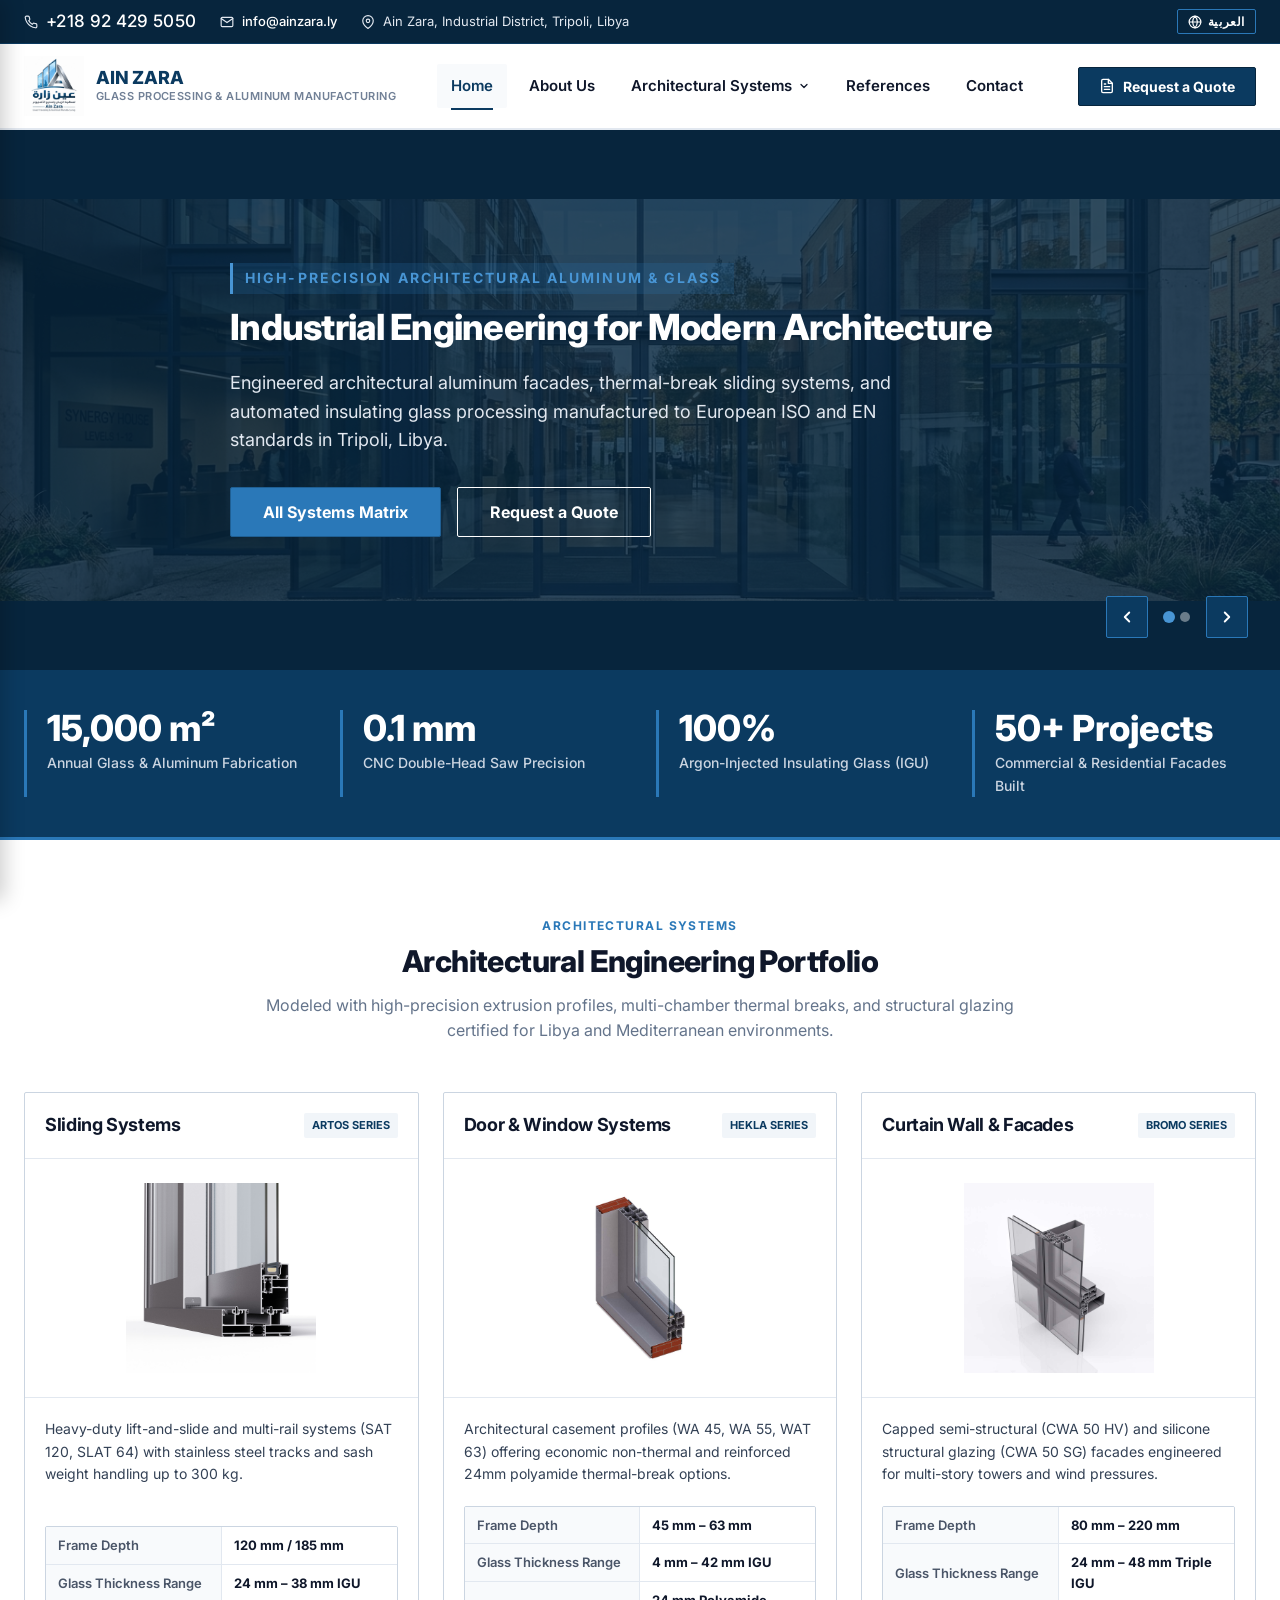
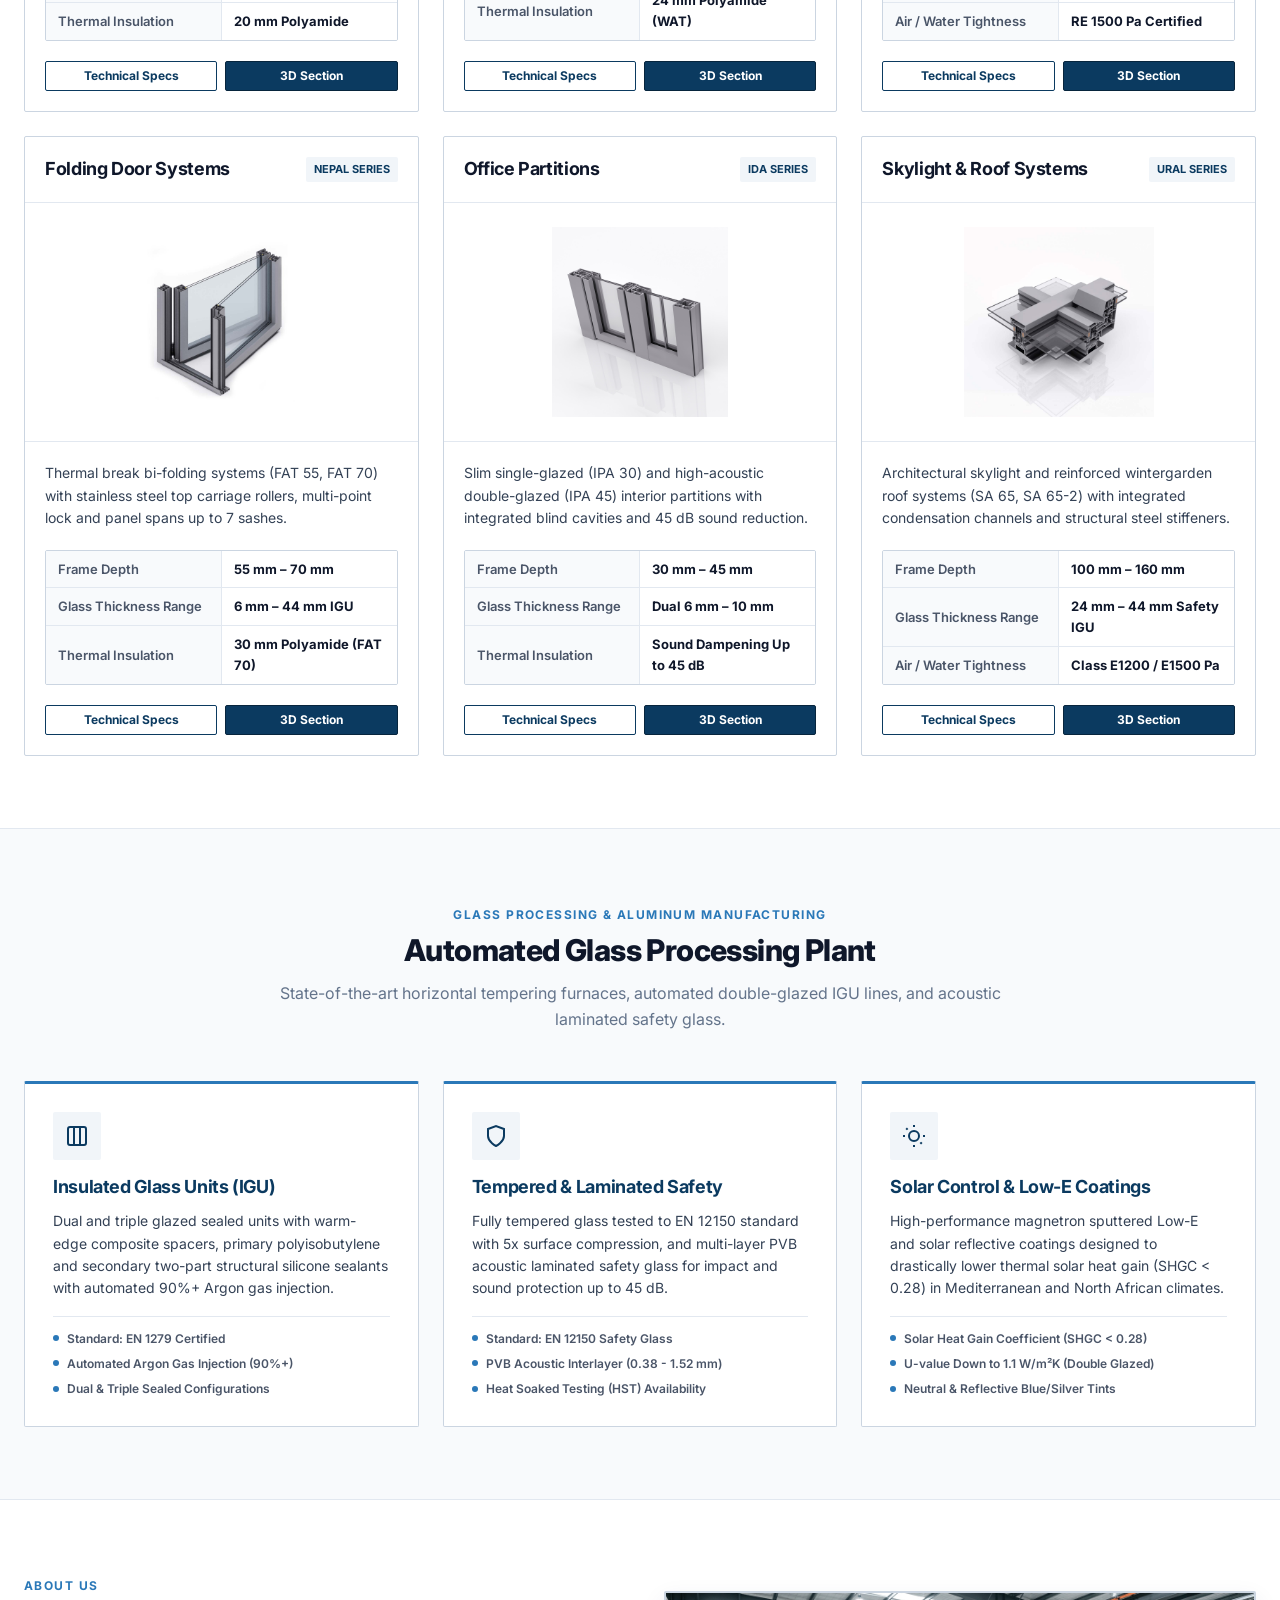
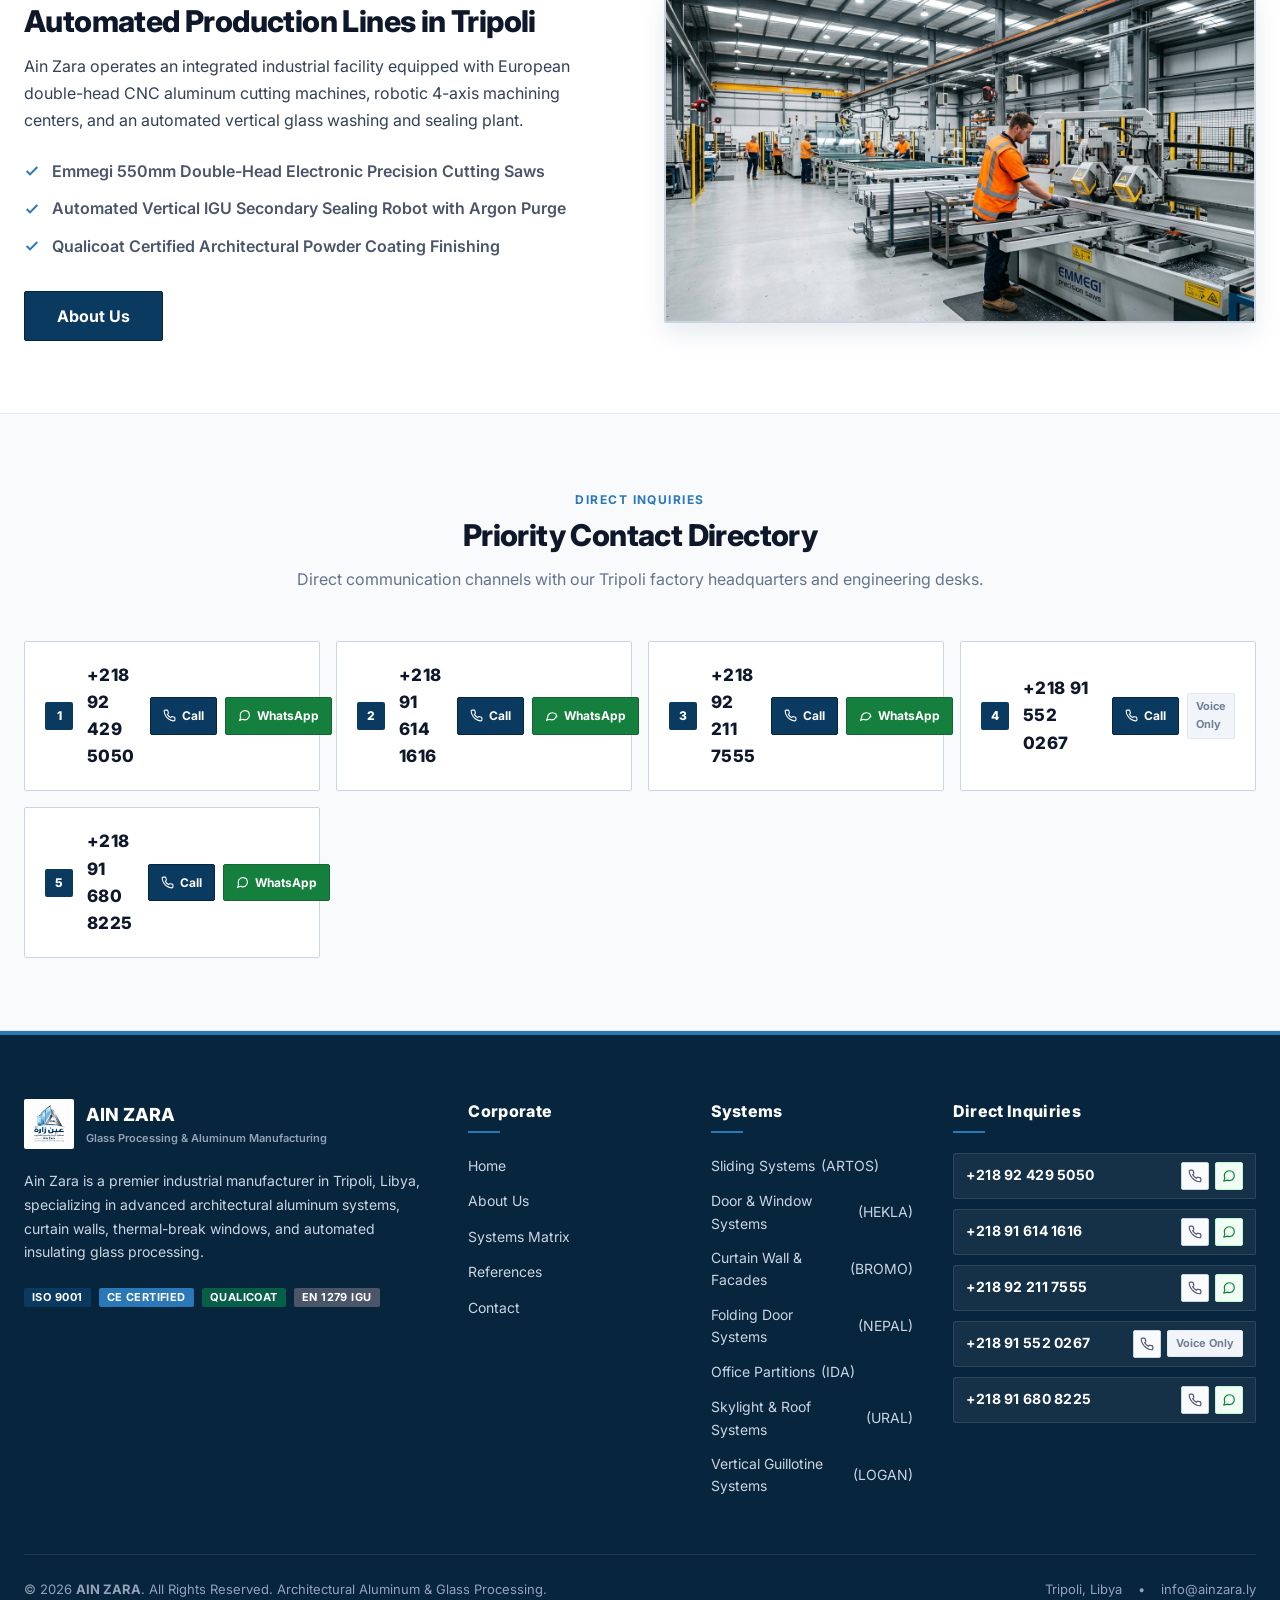
==== index.html @ 99d00b05 "first commit" ====
<!DOCTYPE html>
<html lang="en" dir="ltr">
<head>
  <meta charset="UTF-8">
  <meta name="viewport" content="width=device-width, initial-scale=1.0">
  <title>AinZara Aluminum & Glass | Architectural Systems & Insulating Glass Tripoli Libya</title>
  <meta name="description" content="Ain Zara is a premier manufacturer in Tripoli, Libya, engineering high-precision architectural aluminum curtain walls, thermal-break sliding systems, and automated insulating glass units (IGU).">
  <meta name="keywords" content="Aluminum systems Libya, Glass processing Tripoli, Curtain wall facade, Thermal break sliding, Insulating glass IGU, Ain Zara, Amanos, Asistal">
  
  <!-- Open Graph -->
  <meta property="og:title" content="AinZara Aluminum & Glass Processing - Tripoli, Libya">
  <meta property="og:description" content="Industrial engineering for modern architecture: thermal-break sliding doors, structural curtain walls, and automated double-glazed glass fabrication.">
  <meta property="og:image" content="assets/Images/hero-slider-1.jpg">
  <meta property="og:type" content="website">

  <!-- Favicon -->
  <link rel="icon" type="image/jpeg" href="assets/Images/Logo.jpeg">

  <!-- Core CSS -->
  <link rel="stylesheet" href="assets/css/style.css">

  <!-- Schema.org JSON-LD Structured Data -->
  <script type="application/ld+json">
  {
    "@context": "https://schema.org",
    "@type": ["LocalBusiness", "Manufacturer"],
    "name": "AinZara Glass Processing & Aluminum Manufacturing",
    "alternateName": "عين زارة لمعالجة الزجاج وتصنيع الألمنيوم",
    "image": "assets/Images/Logo.jpeg",
    "telephone": "+218924295050",
    "email": "info@ainzara.ly",
    "address": {
      "@type": "PostalAddress",
      "streetAddress": "Ain Zara Industrial Zone",
      "addressLocality": "Tripoli",
      "addressCountry": "LY"
    },
    "geo": {
      "@type": "GeoCoordinates",
      "latitude": "32.8333",
      "longitude": "13.2667"
    },
    "openingHoursSpecification": {
      "@type": "OpeningHoursSpecification",
      "dayOfWeek": ["Saturday", "Sunday", "Monday", "Tuesday", "Wednesday", "Thursday"],
      "opens": "08:30",
      "closes": "18:00"
    },
    "priceRange": "$$"
  }
  </script>
</head>
<body>

  <!-- Dynamic Header Placeholder -->
  <div id="header-placeholder"></div>

  <!-- Hero Section with Dual Slider -->
  <section class="hero-section" aria-label="Hero Showcase">
    <div class="hero-slider-wrap">
      <!-- Slide 1: Commercial Entrance Sliding Facade -->
      <div class="hero-slide active">
        <img src="assets/Images/hero-slider-1.jpg" alt="Commercial Building Entrance with Sliding Facade" class="hero-bg-img">
        <div class="hero-overlay"></div>
        <div class="container hero-content">
          <span class="hero-subtitle" data-i18n="hero_sub_1">High-Precision Architectural Aluminum & Glass</span>
          <h1 class="hero-title" data-i18n="hero_title_1">Industrial Engineering for Modern Architecture</h1>
          <p class="hero-description" data-i18n="hero_desc_1">
            Engineered architectural aluminum facades, thermal-break sliding systems, and automated insulating glass processing manufactured to European ISO and EN standards in Tripoli, Libya.
          </p>
          <div class="hero-cta-group">
            <a href="products.html" class="btn btn-secondary btn-lg" data-i18n="cat_all">All Systems Matrix</a>
            <button type="button" class="btn btn-outline-white btn-lg" onclick="window.AinZaraApp.openRfqModal()" data-i18n="btn_rfq">Request a Quote</button>
          </div>
        </div>
      </div>

      <!-- Slide 2: Urban Curtain Wall Facade -->
      <div class="hero-slide">
        <img src="assets/Images/hero-slider-2.jpg" alt="Urban Corporate Headquarters Curtain Wall Glass Facade" class="hero-bg-img">
        <div class="hero-overlay"></div>
        <div class="container hero-content">
          <span class="hero-subtitle" data-i18n="hero_sub_2">Structural Glazing & Curtain Wall Engineering</span>
          <h2 class="hero-title" data-i18n="hero_title_2">Engineered Facades for Commercial Landmarks</h2>
          <p class="hero-description" data-i18n="hero_desc_2">
            Semi-structural and structural silicone-glazed curtain wall systems delivering maximum wind-load resistance, acoustic dampening, and advanced solar thermal control.
          </p>
          <div class="hero-cta-group">
            <a href="category.html?cat=facade" class="btn btn-secondary btn-lg"><span data-i18n="cat_facade">Curtain Wall Facades</span></a>
            <a href="references.html" class="btn btn-outline-white btn-lg" data-i18n="nav_references">References</a>
          </div>
        </div>
      </div>

      <!-- Slider Controls -->
      <div class="hero-slider-nav">
        <button type="button" class="hero-slider-btn" id="hero-prev" aria-label="Previous Slide">
          <svg width="18" height="18" viewBox="0 0 24 24" fill="none" stroke="currentColor" stroke-width="2.5" stroke-linecap="round" stroke-linejoin="round"><polyline points="15 18 9 12 15 6"></polyline></svg>
        </button>
        <div class="hero-dots">
          <button type="button" class="hero-dot active" aria-label="Slide 1"></button>
          <button type="button" class="hero-dot" aria-label="Slide 2"></button>
        </div>
        <button type="button" class="hero-slider-btn" id="hero-next" aria-label="Next Slide">
          <svg width="18" height="18" viewBox="0 0 24 24" fill="none" stroke="currentColor" stroke-width="2.5" stroke-linecap="round" stroke-linejoin="round"><polyline points="9 18 15 12 9 6"></polyline></svg>
        </button>
      </div>
    </div>
  </section>

  <!-- Industrial Stats Bar -->
  <section class="stats-bar" aria-label="Manufacturing Metrics">
    <div class="container">
      <div class="stats-grid">
        <div class="stat-item">
          <div class="stat-value" data-i18n="stat_val_1">15,000 m²</div>
          <div class="stat-label" data-i18n="stat_lbl_1">Annual Glass & Aluminum Fabrication</div>
        </div>
        <div class="stat-item">
          <div class="stat-value" data-i18n="stat_val_2">0.1 mm</div>
          <div class="stat-label" data-i18n="stat_lbl_2">CNC Double-Head Saw Precision</div>
        </div>
        <div class="stat-item">
          <div class="stat-value" data-i18n="stat_val_3">100%</div>
          <div class="stat-label" data-i18n="stat_lbl_3">Argon-Injected Insulating Glass (IGU)</div>
        </div>
        <div class="stat-item">
          <div class="stat-value" data-i18n="stat_val_4">50+ Projects</div>
          <div class="stat-label" data-i18n="stat_lbl_4">Commercial & Residential Facades Built</div>
        </div>
      </div>
    </div>
  </section>

  <!-- Architectural Systems Categories Overview -->
  <section class="section" id="systems-overview">
    <div class="container">
      <div class="section-header text-center">
        <span class="section-tag" data-i18n="nav_systems">Architectural Systems</span>
        <h2 class="section-title">Architectural Engineering Portfolio</h2>
        <p class="section-subtitle">
          Modeled with high-precision extrusion profiles, multi-chamber thermal breaks, and structural glazing certified for Libya and Mediterranean environments.
        </p>
      </div>

      <div class="systems-grid">
        <!-- 1. Sliding -->
        <div class="system-card">
          <div class="system-card-header">
            <h3 class="system-card-title" data-i18n="cat_sliding">Sliding Systems</h3>
            <span class="system-series-tag">ARTOS SERIES</span>
          </div>
          <div class="system-card-media" data-lightbox-system="sat120">
            <img src="assets/Sliding/sat120.jpg" alt="SAT 120 Lift & Slide Profile" class="system-card-img">
            <span class="system-zoom-hint">
              <svg width="12" height="12" viewBox="0 0 24 24" fill="none" stroke="currentColor" stroke-width="2"><circle cx="11" cy="11" r="8"></circle><line x1="21" y1="21" x2="16.65" y2="16.65"></line><line x1="11" y1="8" x2="11" y2="14"></line><line x1="8" y1="11" x2="14" y2="11"></line></svg>
              Zoom Spec
            </span>
          </div>
          <div class="system-card-body">
            <p class="system-card-desc">
              Heavy-duty lift-and-slide and multi-rail systems (SAT 120, SLAT 64) with stainless steel tracks and sash weight handling up to 300 kg.
            </p>
            <div class="spec-table-wrap">
              <table class="spec-table">
                <tr><th data-i18n="spec_frame_depth">Frame Depth</th><td>120 mm / 185 mm</td></tr>
                <tr><th data-i18n="spec_glass_thickness">Glass Thickness</th><td>24 mm – 38 mm IGU</td></tr>
                <tr><th data-i18n="spec_thermal_rating">Thermal Barrier</th><td>20 mm Polyamide</td></tr>
              </table>
            </div>
            <div class="system-card-actions">
              <a href="category.html?cat=sliding" class="btn btn-outline btn-sm">Technical Specs</a>
              <button type="button" class="btn btn-primary btn-sm" onclick="window.AinZaraApp.openLightbox('sat120')">3D Section</button>
            </div>
          </div>
        </div>

        <!-- 2. Door & Window -->
        <div class="system-card">
          <div class="system-card-header">
            <h3 class="system-card-title" data-i18n="cat_door_window">Door & Window</h3>
            <span class="system-series-tag">HEKLA SERIES</span>
          </div>
          <div class="system-card-media" data-lightbox-system="wat63">
            <img src="assets/Door-Window/wat63.jpg" alt="WAT 63 Thermal Break Profile" class="system-card-img">
            <span class="system-zoom-hint">
              <svg width="12" height="12" viewBox="0 0 24 24" fill="none" stroke="currentColor" stroke-width="2"><circle cx="11" cy="11" r="8"></circle><line x1="21" y1="21" x2="16.65" y2="16.65"></line></svg>
              Zoom Spec
            </span>
          </div>
          <div class="system-card-body">
            <p class="system-card-desc">
              Architectural casement profiles (WA 45, WA 55, WAT 63) offering economic non-thermal and reinforced 24mm polyamide thermal-break options.
            </p>
            <div class="spec-table-wrap">
              <table class="spec-table">
                <tr><th data-i18n="spec_frame_depth">Frame Depth</th><td>45 mm – 63 mm</td></tr>
                <tr><th data-i18n="spec_glass_thickness">Glass Thickness</th><td>4 mm – 42 mm IGU</td></tr>
                <tr><th data-i18n="spec_thermal_rating">Thermal Barrier</th><td>24 mm Polyamide (WAT)</td></tr>
              </table>
            </div>
            <div class="system-card-actions">
              <a href="category.html?cat=door-window" class="btn btn-outline btn-sm">Technical Specs</a>
              <button type="button" class="btn btn-primary btn-sm" onclick="window.AinZaraApp.openLightbox('wat63')">3D Section</button>
            </div>
          </div>
        </div>

        <!-- 3. Facade -->
        <div class="system-card">
          <div class="system-card-header">
            <h3 class="system-card-title" data-i18n="cat_facade">Curtain Wall & Facades</h3>
            <span class="system-series-tag">BROMO SERIES</span>
          </div>
          <div class="system-card-media" data-lightbox-system="CWA50sg">
            <img src="assets/Facade/CWA50sg.jpg" alt="CWA 50 SG Structural Glazing Profile" class="system-card-img">
            <span class="system-zoom-hint">
              <svg width="12" height="12" viewBox="0 0 24 24" fill="none" stroke="currentColor" stroke-width="2"><circle cx="11" cy="11" r="8"></circle><line x1="21" y1="21" x2="16.65" y2="16.65"></line></svg>
              Zoom Spec
            </span>
          </div>
          <div class="system-card-body">
            <p class="system-card-desc">
              Capped semi-structural (CWA 50 HV) and silicone structural glazing (CWA 50 SG) facades engineered for multi-story towers and wind pressures.
            </p>
            <div class="spec-table-wrap">
              <table class="spec-table">
                <tr><th data-i18n="spec_frame_depth">Mullion Depth</th><td>80 mm – 220 mm</td></tr>
                <tr><th data-i18n="spec_glass_thickness">Glass Thickness</th><td>24 mm – 48 mm Triple IGU</td></tr>
                <tr><th data-i18n="spec_air_water">Water Tightness</th><td>RE 1500 Pa Certified</td></tr>
              </table>
            </div>
            <div class="system-card-actions">
              <a href="category.html?cat=facade" class="btn btn-outline btn-sm">Technical Specs</a>
              <button type="button" class="btn btn-primary btn-sm" onclick="window.AinZaraApp.openLightbox('CWA50sg')">3D Section</button>
            </div>
          </div>
        </div>

        <!-- 4. Folding Door -->
        <div class="system-card">
          <div class="system-card-header">
            <h3 class="system-card-title" data-i18n="cat_folding">Folding Doors</h3>
            <span class="system-series-tag">NEPAL SERIES</span>
          </div>
          <div class="system-card-media" data-lightbox-system="fat70">
            <img src="assets/Folding-Door/fat70.jpg" alt="FAT 70 Bi-Fold System" class="system-card-img">
            <span class="system-zoom-hint">
              <svg width="12" height="12" viewBox="0 0 24 24" fill="none" stroke="currentColor" stroke-width="2"><circle cx="11" cy="11" r="8"></circle><line x1="21" y1="21" x2="16.65" y2="16.65"></line></svg>
              Zoom Spec
            </span>
          </div>
          <div class="system-card-body">
            <p class="system-card-desc">
              Thermal break bi-folding systems (FAT 55, FAT 70) with stainless steel top carriage rollers, multi-point lock and panel spans up to 7 sashes.
            </p>
            <div class="spec-table-wrap">
              <table class="spec-table">
                <tr><th data-i18n="spec_frame_depth">Frame Depth</th><td>55 mm – 70 mm</td></tr>
                <tr><th data-i18n="spec_glass_thickness">Glass Thickness</th><td>6 mm – 44 mm IGU</td></tr>
                <tr><th data-i18n="spec_thermal_rating">Thermal Barrier</th><td>30 mm Polyamide (FAT 70)</td></tr>
              </table>
            </div>
            <div class="system-card-actions">
              <a href="category.html?cat=folding" class="btn btn-outline btn-sm">Technical Specs</a>
              <button type="button" class="btn btn-primary btn-sm" onclick="window.AinZaraApp.openLightbox('fat70')">3D Section</button>
            </div>
          </div>
        </div>

        <!-- 5. Office -->
        <div class="system-card">
          <div class="system-card-header">
            <h3 class="system-card-title" data-i18n="cat_office">Office Partitions</h3>
            <span class="system-series-tag">IDA SERIES</span>
          </div>
          <div class="system-card-media" data-lightbox-system="ipa45">
            <img src="assets/Office/ipa45.jpg" alt="IPA 45 Acoustic Partition Profile" class="system-card-img">
            <span class="system-zoom-hint">
              <svg width="12" height="12" viewBox="0 0 24 24" fill="none" stroke="currentColor" stroke-width="2"><circle cx="11" cy="11" r="8"></circle><line x1="21" y1="21" x2="16.65" y2="16.65"></line></svg>
              Zoom Spec
            </span>
          </div>
          <div class="system-card-body">
            <p class="system-card-desc">
              Slim single-glazed (IPA 30) and high-acoustic double-glazed (IPA 45) interior partitions with integrated blind cavities and 45 dB sound reduction.
            </p>
            <div class="spec-table-wrap">
              <table class="spec-table">
                <tr><th data-i18n="spec_frame_depth">Profile Depth</th><td>30 mm – 45 mm</td></tr>
                <tr><th data-i18n="spec_glass_thickness">Glass Thickness</th><td>Dual 6 mm – 10 mm</td></tr>
                <tr><th data-i18n="spec_thermal_rating">Acoustic Rating</th><td>Sound Dampening Up to 45 dB</td></tr>
              </table>
            </div>
            <div class="system-card-actions">
              <a href="category.html?cat=office" class="btn btn-outline btn-sm">Technical Specs</a>
              <button type="button" class="btn btn-primary btn-sm" onclick="window.AinZaraApp.openLightbox('ipa45')">3D Section</button>
            </div>
          </div>
        </div>

        <!-- 6. Roof & Skylight -->
        <div class="system-card">
          <div class="system-card-header">
            <h3 class="system-card-title" data-i18n="cat_roof">Skylight & Roof</h3>
            <span class="system-series-tag">URAL SERIES</span>
          </div>
          <div class="system-card-media" data-lightbox-system="sa65">
            <img src="assets/Roof/sa65.jpg" alt="SA 65 Skylight Profile" class="system-card-img">
            <span class="system-zoom-hint">
              <svg width="12" height="12" viewBox="0 0 24 24" fill="none" stroke="currentColor" stroke-width="2"><circle cx="11" cy="11" r="8"></circle><line x1="21" y1="21" x2="16.65" y2="16.65"></line></svg>
              Zoom Spec
            </span>
          </div>
          <div class="system-card-body">
            <p class="system-card-desc">
              Architectural skylight and reinforced wintergarden roof systems (SA 65, SA 65-2) with integrated condensation channels and structural steel stiffeners.
            </p>
            <div class="spec-table-wrap">
              <table class="spec-table">
                <tr><th data-i18n="spec_frame_depth">Rafter Depth</th><td>100 mm – 160 mm</td></tr>
                <tr><th data-i18n="spec_glass_thickness">Glass Thickness</th><td>24 mm – 44 mm Safety IGU</td></tr>
                <tr><th data-i18n="spec_air_water">Water Tightness</th><td>Class E1200 / E1500 Pa</td></tr>
              </table>
            </div>
            <div class="system-card-actions">
              <a href="category.html?cat=roof" class="btn btn-outline btn-sm">Technical Specs</a>
              <button type="button" class="btn btn-primary btn-sm" onclick="window.AinZaraApp.openLightbox('sa65')">3D Section</button>
            </div>
          </div>
        </div>
      </div>
    </div>
  </section>

  <!-- Glass Processing Capabilities Section -->
  <section class="section section-bg-card" id="glass-capabilities">
    <div class="container">
      <div class="section-header text-center">
        <span class="section-tag" data-i18n="brand_tagline">Glass Processing Capabilities</span>
        <h2 class="section-title" data-i18n="glass_title">Automated Glass Processing Plant</h2>
        <p class="section-subtitle" data-i18n="glass_subtitle">
          State-of-the-art horizontal tempering furnaces, automated double-glazed IGU lines, and acoustic laminated safety glass.
        </p>
      </div>

      <div class="glass-capabilities-grid">
        <!-- 1. IGU -->
        <div class="glass-cap-card">
          <div class="glass-cap-icon">
            <svg width="24" height="24" viewBox="0 0 24 24" fill="none" stroke="currentColor" stroke-width="2"><rect x="3" y="3" width="18" height="18" rx="2" ry="2"></rect><line x1="9" y1="3" x2="9" y2="21"></line><line x1="15" y1="3" x2="15" y2="21"></line></svg>
          </div>
          <h3 class="glass-cap-title" data-i18n="glass_cap_1_title">Insulated Glass Units (IGU)</h3>
          <p class="glass-cap-text" data-i18n="glass_cap_1_desc">
            Dual and triple glazed sealed units with warm-edge composite spacers, primary polyisobutylene and secondary two-part structural silicone sealants with automated 90%+ Argon gas injection.
          </p>
          <div class="glass-spec-list">
            <div class="glass-spec-item"><span class="glass-spec-bullet"></span> Standard: EN 1279 Certified</div>
            <div class="glass-spec-item"><span class="glass-spec-bullet"></span> Automated Argon Gas Injection (90%+)</div>
            <div class="glass-spec-item"><span class="glass-spec-bullet"></span> Dual & Triple Sealed Configurations</div>
          </div>
        </div>

        <!-- 2. Tempered & Laminated -->
        <div class="glass-cap-card">
          <div class="glass-cap-icon">
            <svg width="24" height="24" viewBox="0 0 24 24" fill="none" stroke="currentColor" stroke-width="2"><path d="M12 22s8-4 8-10V5l-8-3-8 3v7c0 6 8 10 8 10z"></path></svg>
          </div>
          <h3 class="glass-cap-title" data-i18n="glass_cap_2_title">Tempered & Laminated Safety</h3>
          <p class="glass-cap-text" data-i18n="glass_cap_2_desc">
            Fully tempered glass tested to EN 12150 standard with 5x surface compression, and multi-layer PVB acoustic laminated safety glass for impact and sound protection up to 45 dB.
          </p>
          <div class="glass-spec-list">
            <div class="glass-spec-item"><span class="glass-spec-bullet"></span> Standard: EN 12150 Safety Glass</div>
            <div class="glass-spec-item"><span class="glass-spec-bullet"></span> PVB Acoustic Interlayer (0.38 - 1.52 mm)</div>
            <div class="glass-spec-item"><span class="glass-spec-bullet"></span> Heat Soaked Testing (HST) Availability</div>
          </div>
        </div>

        <!-- 3. Solar & Low-E -->
        <div class="glass-cap-card">
          <div class="glass-cap-icon">
            <svg width="24" height="24" viewBox="0 0 24 24" fill="none" stroke="currentColor" stroke-width="2"><circle cx="12" cy="12" r="5"></circle><line x1="12" y1="1" x2="12" y2="3"></line><line x1="12" y1="21" x2="12" y2="23"></line><line x1="4.22" y1="4.22" x2="5.64" y2="5.64"></line><line x1="18.36" y1="18.36" x2="19.78" y2="19.78"></line><line x1="1" y1="12" x2="3" y2="12"></line><line x1="21" y1="12" x2="23" y2="12"></line></svg>
          </div>
          <h3 class="glass-cap-title" data-i18n="glass_cap_3_title">Solar Control & Low-E Coatings</h3>
          <p class="glass-cap-text" data-i18n="glass_cap_3_desc">
            High-performance magnetron sputtered Low-E and solar reflective coatings designed to drastically lower thermal solar heat gain (SHGC < 0.28) in Mediterranean and North African climates.
          </p>
          <div class="glass-spec-list">
            <div class="glass-spec-item"><span class="glass-spec-bullet"></span> Solar Heat Gain Coefficient (SHGC < 0.28)</div>
            <div class="glass-spec-item"><span class="glass-spec-bullet"></span> U-value Down to 1.1 W/m²K (Double Glazed)</div>
            <div class="glass-spec-item"><span class="glass-spec-bullet"></span> Neutral & Reflective Blue/Silver Tints</div>
          </div>
        </div>
      </div>
    </div>
  </section>

  <!-- Factory Infrastructure Preview -->
  <section class="section">
    <div class="container">
      <div style="display: grid; grid-template-columns: repeat(auto-fit, minmax(320px, 1fr)); gap: 3rem; align-items: center;">
        <div>
          <span class="section-tag" data-i18n="nav_about">Manufacturing Plant</span>
          <h2 class="section-title">Automated Production Lines in Tripoli</h2>
          <p style="color: var(--color-text-body); line-height: 1.7; margin-bottom: 1.5rem;">
            Ain Zara operates an integrated industrial facility equipped with European double-head CNC aluminum cutting machines, robotic 4-axis machining centers, and an automated vertical glass washing and sealing plant.
          </p>
          <ul style="display: flex; flex-direction: column; gap: 0.75rem; margin-bottom: 2rem;">
            <li style="display: flex; align-items: center; gap: 0.75rem; font-weight: 600; color: var(--color-slate-dark);">
              <svg width="16" height="16" viewBox="0 0 24 24" fill="none" stroke="var(--color-secondary)" stroke-width="3"><polyline points="20 6 9 17 4 12"></polyline></svg>
              Emmegi 550mm Double-Head Electronic Precision Cutting Saws
            </li>
            <li style="display: flex; align-items: center; gap: 0.75rem; font-weight: 600; color: var(--color-slate-dark);">
              <svg width="16" height="16" viewBox="0 0 24 24" fill="none" stroke="var(--color-secondary)" stroke-width="3"><polyline points="20 6 9 17 4 12"></polyline></svg>
              Automated Vertical IGU Secondary Sealing Robot with Argon Purge
            </li>
            <li style="display: flex; align-items: center; gap: 0.75rem; font-weight: 600; color: var(--color-slate-dark);">
              <svg width="16" height="16" viewBox="0 0 24 24" fill="none" stroke="var(--color-secondary)" stroke-width="3"><polyline points="20 6 9 17 4 12"></polyline></svg>
              Qualicoat Certified Architectural Powder Coating Finishing
            </li>
          </ul>
          <a href="about.html" class="btn btn-primary btn-lg" data-i18n="nav_about">Explore Our Infrastructure</a>
        </div>
        <div>
          <div style="border: 2px solid var(--color-border); border-radius: var(--radius-sm); overflow: hidden; box-shadow: 0 10px 25px rgba(11, 58, 96, 0.1);">
            <img src="assets/Images/factory-view.jpg" alt="AinZara Factory Manufacturing Floor with Saws and IGU Line" style="width: 100%; height: auto;">
          </div>
        </div>
      </div>
    </div>
  </section>

  <!-- Prioritized Direct Phone Directory Section (Exact Hierarchy, NO Tags) -->
  <section class="section section-bg-card" id="priority-phones">
    <div class="container">
      <div class="section-header text-center">
        <span class="section-tag" data-i18n="quick_contact">Direct Inquiries</span>
        <h2 class="section-title">Priority Contact Directory</h2>
        <p class="section-subtitle">
          Direct communication channels with our Tripoli factory headquarters and engineering desks.
        </p>
      </div>

      <div class="priority-phone-grid">
        <!-- 1 -->
        <div class="phone-card">
          <div class="phone-card-left">
            <span class="phone-rank-badge">1</span>
            <span class="phone-digits">+218 92 429 5050</span>
          </div>
          <div class="phone-card-actions">
            <a href="tel:0924295050" class="btn-phone-call" aria-label="Call +218 92 429 5050">
              <svg width="13" height="13" viewBox="0 0 24 24" fill="none" stroke="currentColor" stroke-width="2"><path d="M22 16.92v3a2 2 0 0 1-2.18 2 19.79 19.79 0 0 1-8.63-3.07 19.5 19.5 0 0 1-6-6 19.79 19.79 0 0 1-3.07-8.67A2 2 0 0 1 4.11 2h3a2 2 0 0 1 2 1.72 12.84 12.84 0 0 0 .7 2.81 2 2 0 0 1-.45 2.11L8.09 9.91a16 16 0 0 0 6 6l1.27-1.27a2 2 0 0 1 2.11-.45 12.84 12.84 0 0 0 2.81.7A2 2 0 0 1 22 16.92z"></path></svg>
              Call
            </a>
            <a href="https://wa.me/218924295050" target="_blank" rel="noopener noreferrer" class="btn-phone-whatsapp" aria-label="WhatsApp +218 92 429 5050">
              <svg width="13" height="13" viewBox="0 0 24 24" fill="none" stroke="currentColor" stroke-width="2"><path d="M21 11.5a8.38 8.38 0 0 1-.9 3.8 8.5 8.5 0 0 1-7.6 4.7 8.38 8.38 0 0 1-3.8-.9L3 21l1.9-5.7a8.38 8.38 0 0 1-.9-3.8 8.5 8.5 0 0 1 4.7-7.6 8.38 8.38 0 0 1 3.8-.9h.5a8.48 8.48 0 0 1 8 8v.5z"></path></svg>
              WhatsApp
            </a>
          </div>
        </div>

        <!-- 2 -->
        <div class="phone-card">
          <div class="phone-card-left">
            <span class="phone-rank-badge">2</span>
            <span class="phone-digits">+218 91 614 1616</span>
          </div>
          <div class="phone-card-actions">
            <a href="tel:0916141616" class="btn-phone-call" aria-label="Call +218 91 614 1616">
              <svg width="13" height="13" viewBox="0 0 24 24" fill="none" stroke="currentColor" stroke-width="2"><path d="M22 16.92v3a2 2 0 0 1-2.18 2 19.79 19.79 0 0 1-8.63-3.07 19.5 19.5 0 0 1-6-6 19.79 19.79 0 0 1-3.07-8.67A2 2 0 0 1 4.11 2h3a2 2 0 0 1 2 1.72 12.84 12.84 0 0 0 .7 2.81 2 2 0 0 1-.45 2.11L8.09 9.91a16 16 0 0 0 6 6l1.27-1.27a2 2 0 0 1 2.11-.45 12.84 12.84 0 0 0 2.81.7A2 2 0 0 1 22 16.92z"></path></svg>
              Call
            </a>
            <a href="https://wa.me/218916141616" target="_blank" rel="noopener noreferrer" class="btn-phone-whatsapp" aria-label="WhatsApp +218 91 614 1616">
              <svg width="13" height="13" viewBox="0 0 24 24" fill="none" stroke="currentColor" stroke-width="2"><path d="M21 11.5a8.38 8.38 0 0 1-.9 3.8 8.5 8.5 0 0 1-7.6 4.7 8.38 8.38 0 0 1-3.8-.9L3 21l1.9-5.7a8.38 8.38 0 0 1 4.7-7.6 8.38 8.38 0 0 1 3.8-.9h.5a8.48 8.48 0 0 1 8 8v.5z"></path></svg>
              WhatsApp
            </a>
          </div>
        </div>

        <!-- 3 -->
        <div class="phone-card">
          <div class="phone-card-left">
            <span class="phone-rank-badge">3</span>
            <span class="phone-digits">+218 92 211 7555</span>
          </div>
          <div class="phone-card-actions">
            <a href="tel:0922117555" class="btn-phone-call" aria-label="Call +218 92 211 7555">
              <svg width="13" height="13" viewBox="0 0 24 24" fill="none" stroke="currentColor" stroke-width="2"><path d="M22 16.92v3a2 2 0 0 1-2.18 2 19.79 19.79 0 0 1-8.63-3.07 19.5 19.5 0 0 1-6-6 19.79 19.79 0 0 1-3.07-8.67A2 2 0 0 1 4.11 2h3a2 2 0 0 1 2 1.72 12.84 12.84 0 0 0 .7 2.81 2 2 0 0 1-.45 2.11L8.09 9.91a16 16 0 0 0 6 6l1.27-1.27a2 2 0 0 1 2.11-.45 12.84 12.84 0 0 0 2.81.7A2 2 0 0 1 22 16.92z"></path></svg>
              Call
            </a>
            <a href="https://wa.me/218922117555" target="_blank" rel="noopener noreferrer" class="btn-phone-whatsapp" aria-label="WhatsApp +218 92 211 7555">
              <svg width="13" height="13" viewBox="0 0 24 24" fill="none" stroke="currentColor" stroke-width="2"><path d="M21 11.5a8.38 8.38 0 0 1-.9 3.8 8.5 8.5 0 0 1-7.6 4.7 8.38 8.38 0 0 1-3.8-.9L3 21l1.9-5.7a8.38 8.38 0 0 1 4.7-7.6 8.38 8.38 0 0 1 3.8-.9h.5a8.48 8.48 0 0 1 8 8v.5z"></path></svg>
              WhatsApp
            </a>
          </div>
        </div>

        <!-- 4: STRICTLY Call Only, NO WhatsApp -->
        <div class="phone-card">
          <div class="phone-card-left">
            <span class="phone-rank-badge">4</span>
            <span class="phone-digits">+218 91 552 0267</span>
          </div>
          <div class="phone-card-actions">
            <a href="tel:0915520267" class="btn-phone-call" aria-label="Call +218 91 552 0267">
              <svg width="13" height="13" viewBox="0 0 24 24" fill="none" stroke="currentColor" stroke-width="2"><path d="M22 16.92v3a2 2 0 0 1-2.18 2 19.79 19.79 0 0 1-8.63-3.07 19.5 19.5 0 0 1-6-6 19.79 19.79 0 0 1-3.07-8.67A2 2 0 0 1 4.11 2h3a2 2 0 0 1 2 1.72 12.84 12.84 0 0 0 .7 2.81 2 2 0 0 1-.45 2.11L8.09 9.91a16 16 0 0 0 6 6l1.27-1.27a2 2 0 0 1 2.11-.45 12.84 12.84 0 0 0 2.81.7A2 2 0 0 1 22 16.92z"></path></svg>
              Call
            </a>
            <span class="call-only-pill" data-i18n="call_only">Voice</span>
          </div>
        </div>

        <!-- 5 -->
        <div class="phone-card">
          <div class="phone-card-left">
            <span class="phone-rank-badge">5</span>
            <span class="phone-digits">+218 91 680 8225</span>
          </div>
          <div class="phone-card-actions">
            <a href="tel:0916808225" class="btn-phone-call" aria-label="Call +218 91 680 8225">
              <svg width="13" height="13" viewBox="0 0 24 24" fill="none" stroke="currentColor" stroke-width="2"><path d="M22 16.92v3a2 2 0 0 1-2.18 2 19.79 19.79 0 0 1-8.63-3.07 19.5 19.5 0 0 1-6-6 19.79 19.79 0 0 1-3.07-8.67A2 2 0 0 1 4.11 2h3a2 2 0 0 1 2 1.72 12.84 12.84 0 0 0 .7 2.81 2 2 0 0 1-.45 2.11L8.09 9.91a16 16 0 0 0 6 6l1.27-1.27a2 2 0 0 1 2.11-.45 12.84 12.84 0 0 0 2.81.7A2 2 0 0 1 22 16.92z"></path></svg>
              Call
            </a>
            <a href="https://wa.me/218916808225" target="_blank" rel="noopener noreferrer" class="btn-phone-whatsapp" aria-label="WhatsApp +218 91 680 8225">
              <svg width="13" height="13" viewBox="0 0 24 24" fill="none" stroke="currentColor" stroke-width="2"><path d="M21 11.5a8.38 8.38 0 0 1-.9 3.8 8.5 8.5 0 0 1-7.6 4.7 8.38 8.38 0 0 1-3.8-.9L3 21l1.9-5.7a8.38 8.38 0 0 1-.9-3.8 8.5 8.5 0 0 1 4.7-7.6 8.38 8.38 0 0 1 3.8-.9h.5a8.48 8.48 0 0 1 8 8v.5z"></path></svg>
              WhatsApp
            </a>
          </div>
        </div>
      </div>
    </div>
  </section>

  <!-- Interactive Lightbox Modal for Profile Cross-Section Dimension Visualizer -->
  <div class="modal-backdrop" id="lightbox-modal" role="dialog" aria-modal="true" aria-labelledby="lightbox-title">
    <div class="modal-window lightbox-window">
      <div class="modal-header">
        <div>
          <h3 class="modal-title" id="lightbox-title">Profile Cross-Section Spec</h3>
          <span id="lightbox-series" style="font-size: 0.75rem; color: #E2E8F0; font-weight: 600;"></span>
        </div>
        <button type="button" class="modal-close-btn" id="lightbox-close" aria-label="Close Lightbox">&times;</button>
      </div>
      <div class="lightbox-viewer">
        <div class="lightbox-controls">
          <button type="button" class="lightbox-btn" id="lightbox-zoom-in" title="Zoom In">+</button>
          <button type="button" class="lightbox-btn" id="lightbox-zoom-out" title="Zoom Out">&minus;</button>
          <button type="button" class="lightbox-btn" id="lightbox-zoom-reset" title="Reset Zoom" style="font-size: 0.6875rem;">1:1</button>
        </div>
        <div class="lightbox-img-container">
          <img id="lightbox-img" src="" alt="System Cross-Section" class="lightbox-img">
        </div>
      </div>
      <div class="lightbox-specs-bar" id="lightbox-specs"></div>
      <div style="padding: 1rem 1.5rem; background-color: #FFFFFF; display: flex; justify-content: flex-end; gap: 0.75rem;">
        <button type="button" class="btn btn-outline btn-sm" data-download-cad="Selected_Profile">Download CAD (DWG)</button>
        <button type="button" class="btn btn-primary btn-sm" onclick="window.AinZaraApp.closeLightbox(); window.AinZaraApp.openRfqModal()">Request System Quote</button>
      </div>
    </div>
  </div>

  <!-- Quick-Action RFQ Modal ("Request a Quote / طلب تسعيرة") -->
  <div class="modal-backdrop" id="rfq-modal" role="dialog" aria-modal="true" aria-labelledby="rfq-title">
    <div class="modal-window">
      <div class="modal-header">
        <h3 class="modal-title" id="rfq-title" data-i18n="rfq_modal_title">Request an Engineering Quote</h3>
        <button type="button" class="modal-close-btn" id="rfq-modal-close" aria-label="Close Modal">&times;</button>
      </div>
      <div class="modal-body">
        <form id="rfq-form">
          <div class="form-row">
            <div class="form-group">
              <label class="form-label" data-i18n="rfq_field_name">Full Name</label>
              <input type="text" class="form-control" required placeholder="Architect / Contractor Name">
            </div>
            <div class="form-group">
              <label class="form-label" data-i18n="rfq_field_company">Company / Architecture Firm</label>
              <input type="text" class="form-control" placeholder="Company Name">
            </div>
          </div>
          <div class="form-row">
            <div class="form-group">
              <label class="form-label" data-i18n="rfq_field_phone">Contact Phone Number</label>
              <input type="tel" class="form-control" required placeholder="+218 9X XXX XXXX">
            </div>
            <div class="form-group">
              <label class="form-label" data-i18n="rfq_field_system">Target Architectural System</label>
              <select class="form-control" id="rfq-system-select">
                <option value="sat120">SAT 120 Lift & Slide (ARTOS)</option>
                <option value="slat64">SLAT 64 Monorail/Multi-rail (ARTOS)</option>
                <option value="wat63">WAT 63 Thermal Break (HEKLA)</option>
                <option value="wa55">WA 55 Standard Casement (HEKLA)</option>
                <option value="wa45">WA 45 Economic Casement (HEKLA)</option>
                <option value="CWA50sg">CWA 50 SG Structural Glazing (BROMO)</option>
                <option value="CWA50HV">CWA 50 HV Semi-Structural (BROMO)</option>
                <option value="fat70">FAT 70 Heavy-Duty Bi-Fold (NEPAL)</option>
                <option value="fat55">FAT 55 Insulated Bi-Fold (NEPAL)</option>
                <option value="ipa45">IPA 45 Acoustic Double Glass (IDA)</option>
                <option value="ipa30">IPA 30 Slim Partition (IDA)</option>
                <option value="sa65">SA 65 Skylight Veranda (URAL)</option>
                <option value="sa65-2">SA 65-2 Wintergarden Roof (URAL)</option>
                <option value="gsa130">GSA 130 Guillotine Vertical (LOGAN)</option>
              </select>
            </div>
          </div>
          <div class="form-group">
            <label class="form-label" data-i18n="rfq_field_glass">Glass Processing Specification</label>
            <select class="form-control">
              <option>Double Glazed IGU with Argon Gas (Standard 6mm + 16Ar + 6mm)</option>
              <option>Triple Glazed High-Performance Low-E Acoustic</option>
              <option>Tempered Clear & Tinted Safety Glass (8mm / 10mm / 12mm)</option>
              <option>Laminated Acoustic Safety Glass (PVB Interlayer)</option>
              <option>Solar Reflective & Low-E Coated Glazing</option>
            </select>
          </div>
          <div class="form-group">
            <label class="form-label" data-i18n="rfq_field_notes">Project Scope, Dimensions & Schedule</label>
            <textarea class="form-control" rows="3" placeholder="Approximate m², opening sizes, building elevation, delivery location..."></textarea>
          </div>
          <button type="submit" class="btn btn-primary" style="width: 100%;" data-i18n="rfq_submit">Submit RFQ Request</button>
        </form>
      </div>
    </div>
  </div>

  <!-- Dynamic Footer Placeholder -->
  <div id="footer-placeholder"></div>

  <!-- Scripts -->
  <script src="assets/js/header.js"></script>
  <script src="assets/js/footer.js"></script>
  <script src="assets/js/i18n.js"></script>
  <script src="assets/js/navigation.js"></script>
  <script src="assets/js/main.js"></script>
</body>
</html>
---- assets/css/style.css ----
/* ==========================================================================
   AinZara-Aluminum Corporate Catalog Design System
   Model: Amanos System & Asistal Architectural Systems
   Color Palette: Pure Corporate Navy (#0B3A60), Steel Blue (#2A78B8), Slate & Base
   STRICT RULE: Zero gradients, zero pink/purple hues. Solid industrial colors only.
   ========================================================================== */

@import url('https://fonts.googleapis.com/css2?family=Cairo:wght@400;600;700;800&family=Inter:wght@300;400;500;600;700;800&display=swap');

:root {
  /* Corporate Color Palette (Derived 1:1 from Logo) */
  --color-primary: #0B3A60;
  --color-primary-dark: #07253D;
  --color-primary-light: #124F82;
  
  --color-secondary: #2A78B8;
  --color-secondary-dark: #1F5F93;
  --color-secondary-light: #4895D4;
  
  /* Metallic & Slate Neutrals */
  --color-slate-dark: #4A5568;
  --color-slate-medium: #718096;
  --color-slate-light: #E2E8F0;
  --color-slate-muted: #F1F5F9;
  
  /* Surfaces */
  --color-surface-base: #FFFFFF;
  --color-surface-card: #F8FAFC;
  --color-surface-hover: #EDF2F7;
  --color-border: #CBD5E1;
  --color-border-dark: #94A3B8;

  /* Typography */
  --color-text-heading: #0F172A;
  --color-text-body: #334155;
  --color-text-muted: #64748B;
  --color-text-light: #FFFFFF;

  /* Status / Industrial Accents */
  --color-accent-success: #15803D;
  --color-accent-badge: #0B3A60;
  --color-accent-gold: #B45309;

  /* Layout & Geometry */
  --font-primary: 'Inter', -apple-system, BlinkMacSystemFont, 'Segoe UI', Roboto, sans-serif;
  --font-arabic: 'Cairo', -apple-system, BlinkMacSystemFont, 'Segoe UI', sans-serif;
  
  --container-max: 1280px;
  --transition-fast: 0.15s ease-in-out;
  --transition-normal: 0.25s ease-in-out;
  --radius-sm: 2px;
  --radius-md: 4px;
  --radius-lg: 6px;
  --header-height: 84px;
  --topbar-height: 40px;
}

/* Base Reset & Typography */
*, *::before, *::after {
  box-sizing: border-box;
  margin: 0;
  padding: 0;
}

html {
  font-size: 16px;
  scroll-behavior: smooth;
  -webkit-text-size-adjust: 100%;
}

body {
  font-family: var(--font-primary);
  color: var(--color-text-body);
  background-color: var(--color-surface-base);
  line-height: 1.6;
  font-weight: 400;
  text-rendering: optimizeLegibility;
  -webkit-font-smoothing: antialiased;
}

h1, h2, h3, h4, h5, h6 {
  color: var(--color-text-heading);
  font-weight: 700;
  line-height: 1.25;
  letter-spacing: -0.02em;
}

p {
  margin-bottom: 1rem;
}

p:last-child {
  margin-bottom: 0;
}

a {
  color: var(--color-secondary);
  text-decoration: none;
  transition: color var(--transition-fast);
}

a:hover {
  color: var(--color-primary);
}

img {
  max-width: 100%;
  height: auto;
  display: block;
}

button, input, select, textarea {
  font-family: inherit;
  font-size: 1rem;
}

ul, ol {
  list-style: none;
}

/* Container */
.container {
  width: 100%;
  max-width: var(--container-max);
  margin-left: auto;
  margin-right: auto;
  padding-left: 1.5rem;
  padding-right: 1.5rem;
}

.container-fluid {
  width: 100%;
  padding-left: 1.5rem;
  padding-right: 1.5rem;
}

/* ==========================================================================
   Header & Utility Bar
   ========================================================================== */
.site-header {
  position: sticky;
  top: 0;
  z-index: 1000;
  background-color: var(--color-surface-base);
  border-bottom: 2px solid var(--color-slate-light);
}

/* Top Utility Line */
.header-topbar {
  background-color: var(--color-primary-dark);
  color: var(--color-surface-base);
  font-size: 0.8125rem;
  padding: 0.5rem 0;
  border-bottom: 1px solid var(--color-primary);
}

.header-topbar .container {
  display: flex;
  align-items: center;
  justify-content: space-between;
  flex-wrap: wrap;
  gap: 0.75rem;
}

.topbar-contact-list {
  display: flex;
  align-items: center;
  gap: 1.5rem;
  flex-wrap: wrap;
}

.topbar-item {
  display: inline-flex;
  align-items: center;
  gap: 0.5rem;
  color: #E2E8F0;
}

.topbar-item a {
  color: #FFFFFF;
  font-weight: 500;
}

.topbar-item a:hover {
  color: var(--color-secondary-light);
}

.topbar-actions {
  display: flex;
  align-items: center;
  gap: 1rem;
}

/* Language Toggle Button */
.lang-btn {
  background-color: transparent;
  color: #FFFFFF;
  border: 1px solid var(--color-secondary);
  padding: 0.25rem 0.625rem;
  font-size: 0.75rem;
  font-weight: 600;
  letter-spacing: 0.05em;
  cursor: pointer;
  border-radius: var(--radius-sm);
  display: inline-flex;
  align-items: center;
  gap: 0.375rem;
  transition: background-color var(--transition-fast), color var(--transition-fast);
}

.lang-btn:hover {
  background-color: var(--color-secondary);
  color: #FFFFFF;
}

/* Main Navbar */
.header-main {
  height: var(--header-height);
  display: flex;
  align-items: center;
}

.header-main .container {
  display: flex;
  align-items: center;
  justify-content: space-between;
  gap: 1.5rem;
}

.brand-logo-link {
  display: flex;
  align-items: center;
  gap: 0.75rem;
  text-decoration: none;
}

.brand-logo-img {
  height: 60px;
  width: auto;
  object-fit: contain;
}

.brand-title-wrap {
  display: flex;
  flex-direction: column;
}

.brand-name {
  font-size: 1.125rem;
  font-weight: 800;
  color: var(--color-primary);
  line-height: 1.2;
  letter-spacing: -0.01em;
}

.brand-tagline {
  font-size: 0.6875rem;
  font-weight: 600;
  color: var(--color-slate-medium);
  letter-spacing: 0.04em;
  text-transform: uppercase;
}

/* Desktop Navigation Menu */
.desktop-nav {
  display: none;
  align-items: center;
  gap: 0.5rem;
}

.nav-link {
  font-size: 0.9375rem;
  font-weight: 600;
  color: var(--color-text-heading);
  padding: 0.625rem 0.875rem;
  border-radius: var(--radius-sm);
  transition: background-color var(--transition-fast), color var(--transition-fast);
  display: inline-flex;
  align-items: center;
  gap: 0.375rem;
  position: relative;
}

.nav-link:hover, .nav-link.active {
  color: var(--color-primary);
  background-color: var(--color-surface-card);
}

.nav-link.active::after {
  content: '';
  position: absolute;
  bottom: -2px;
  left: 0.875rem;
  right: 0.875rem;
  height: 2px;
  background-color: var(--color-primary);
}

/* Systems Dropdown Menu */
.nav-item-dropdown {
  position: relative;
}

.dropdown-menu {
  position: absolute;
  top: 100%;
  left: 0;
  min-width: 280px;
  background-color: var(--color-surface-base);
  border: 1px solid var(--color-border);
  border-top: 3px solid var(--color-primary);
  box-shadow: 0 10px 25px rgba(0, 0, 0, 0.1);
  padding: 0.5rem 0;
  display: none;
  z-index: 1100;
}

.nav-item-dropdown:hover .dropdown-menu {
  display: block;
}

.dropdown-item {
  display: flex;
  align-items: center;
  justify-content: space-between;
  padding: 0.625rem 1.25rem;
  font-size: 0.875rem;
  font-weight: 600;
  color: var(--color-text-heading);
  transition: background-color var(--transition-fast), color var(--transition-fast);
}

.dropdown-item:hover {
  background-color: var(--color-surface-card);
  color: var(--color-secondary);
}

.dropdown-item-code {
  font-size: 0.6875rem;
  font-weight: 700;
  color: var(--color-slate-medium);
  background-color: var(--color-slate-light);
  padding: 0.125rem 0.375rem;
  border-radius: var(--radius-sm);
}

/* Header CTA Button */
.header-actions {
  display: flex;
  align-items: center;
  gap: 0.75rem;
}

.btn-rfq {
  background-color: var(--color-primary);
  color: #FFFFFF;
  font-size: 0.875rem;
  font-weight: 700;
  padding: 0.625rem 1.25rem;
  border-radius: var(--radius-sm);
  border: 1px solid var(--color-primary-dark);
  cursor: pointer;
  display: inline-flex;
  align-items: center;
  gap: 0.5rem;
  transition: background-color var(--transition-fast);
}

.btn-rfq:hover {
  background-color: var(--color-secondary);
  color: #FFFFFF;
}

/* Hamburger Button */
.menu-toggle-btn {
  display: flex;
  flex-direction: column;
  justify-content: center;
  align-items: center;
  gap: 5px;
  width: 44px;
  height: 44px;
  background-color: var(--color-surface-card);
  border: 1px solid var(--color-border);
  border-radius: var(--radius-sm);
  cursor: pointer;
}

.menu-toggle-bar {
  width: 22px;
  height: 2px;
  background-color: var(--color-primary);
  transition: transform var(--transition-fast), opacity var(--transition-fast);
}

/* ==========================================================================
   Mobile Navigation Drawer
   ========================================================================== */
.mobile-drawer-backdrop {
  position: fixed;
  top: 0;
  left: 0;
  width: 100%;
  height: 100%;
  background-color: rgba(11, 58, 96, 0.65);
  z-index: 1500;
  opacity: 0;
  visibility: hidden;
  transition: opacity var(--transition-normal), visibility var(--transition-normal);
}

.mobile-drawer-backdrop.active {
  opacity: 1;
  visibility: visible;
}

.mobile-drawer {
  position: fixed;
  top: 0;
  left: -320px;
  width: 320px;
  max-width: 85vw;
  height: 100%;
  background-color: var(--color-surface-base);
  z-index: 1600;
  box-shadow: 4px 0 20px rgba(0, 0, 0, 0.2);
  transition: transform var(--transition-normal);
  display: flex;
  flex-direction: column;
  overflow-y: auto;
}

.mobile-drawer.active {
  transform: translateX(320px);
}

.drawer-header {
  padding: 1.25rem;
  background-color: var(--color-primary-dark);
  color: #FFFFFF;
  display: flex;
  align-items: center;
  justify-content: space-between;
  border-bottom: 2px solid var(--color-secondary);
}

.drawer-title {
  font-size: 1rem;
  font-weight: 700;
  color: #FFFFFF;
}

.drawer-close-btn {
  background: none;
  border: none;
  color: #FFFFFF;
  font-size: 1.5rem;
  cursor: pointer;
  line-height: 1;
  padding: 0.25rem;
}

.drawer-body {
  padding: 1rem 0;
  flex: 1;
}

.drawer-nav-list {
  display: flex;
  flex-direction: column;
}

.drawer-nav-item {
  border-bottom: 1px solid var(--color-slate-light);
}

.drawer-nav-link {
  display: flex;
  align-items: center;
  justify-content: space-between;
  padding: 0.875rem 1.25rem;
  font-size: 0.9375rem;
  font-weight: 600;
  color: var(--color-text-heading);
}

.drawer-nav-link:hover, .drawer-nav-link.active {
  background-color: var(--color-surface-card);
  color: var(--color-primary);
}

/* Drawer Accordion for Architectural Systems */
.drawer-accordion-btn {
  width: 100%;
  display: flex;
  align-items: center;
  justify-content: space-between;
  padding: 0.875rem 1.25rem;
  background: none;
  border: none;
  font-size: 0.9375rem;
  font-weight: 600;
  color: var(--color-text-heading);
  cursor: pointer;
  text-align: left;
}

.drawer-accordion-icon {
  transition: transform var(--transition-fast);
}

.drawer-accordion-btn[aria-expanded="true"] .drawer-accordion-icon {
  transform: rotate(180deg);
}

.drawer-accordion-content {
  display: none;
  background-color: var(--color-surface-card);
  padding: 0.25rem 0;
}

.drawer-accordion-content.active {
  display: block;
}

.drawer-sublink {
  display: flex;
  align-items: center;
  justify-content: space-between;
  padding: 0.625rem 1.75rem;
  font-size: 0.8125rem;
  font-weight: 600;
  color: var(--color-slate-dark);
}

.drawer-sublink:hover {
  color: var(--color-primary);
  background-color: var(--color-slate-light);
}

.drawer-footer {
  padding: 1.25rem;
  background-color: var(--color-surface-card);
  border-top: 1px solid var(--color-slate-light);
}

.drawer-phone-list {
  display: flex;
  flex-direction: column;
  gap: 0.625rem;
  margin-top: 0.75rem;
}

.drawer-phone-item {
  display: flex;
  align-items: center;
  justify-content: space-between;
  font-size: 0.8125rem;
  padding: 0.5rem 0.75rem;
  background-color: #FFFFFF;
  border: 1px solid var(--color-border);
  border-radius: var(--radius-sm);
}

.drawer-phone-number {
  font-weight: 700;
  color: var(--color-primary);
}

.drawer-phone-actions {
  display: flex;
  align-items: center;
  gap: 0.5rem;
}

.icon-link {
  display: inline-flex;
  align-items: center;
  justify-content: center;
  width: 28px;
  height: 28px;
  border-radius: var(--radius-sm);
  background-color: var(--color-surface-card);
  border: 1px solid var(--color-border);
  color: var(--color-slate-dark);
}

.icon-link:hover {
  background-color: var(--color-primary);
  color: #FFFFFF;
  border-color: var(--color-primary);
}

.icon-link.whatsapp {
  color: #15803D;
  border-color: #BBF7D0;
  background-color: #F0FDF4;
}

.icon-link.whatsapp:hover {
  background-color: #15803D;
  color: #FFFFFF;
}

/* ==========================================================================
   Buttons & Solid Industrial Components
   ========================================================================== */
.btn {
  display: inline-flex;
  align-items: center;
  justify-content: center;
  gap: 0.5rem;
  font-size: 0.875rem;
  font-weight: 700;
  padding: 0.75rem 1.5rem;
  border-radius: var(--radius-sm);
  border: 1px solid transparent;
  cursor: pointer;
  text-decoration: none;
  transition: background-color var(--transition-fast), color var(--transition-fast), border-color var(--transition-fast);
  line-height: 1;
}

.btn-primary {
  background-color: var(--color-primary);
  color: #FFFFFF;
  border-color: var(--color-primary-dark);
}

.btn-primary:hover {
  background-color: var(--color-secondary);
  border-color: var(--color-secondary-dark);
  color: #FFFFFF;
}

.btn-secondary {
  background-color: var(--color-secondary);
  color: #FFFFFF;
  border-color: var(--color-secondary-dark);
}

.btn-secondary:hover {
  background-color: var(--color-primary);
  border-color: var(--color-primary-dark);
  color: #FFFFFF;
}

.btn-outline {
  background-color: transparent;
  color: var(--color-primary);
  border-color: var(--color-primary);
}

.btn-outline:hover {
  background-color: var(--color-primary);
  color: #FFFFFF;
}

.btn-outline-white {
  background-color: transparent;
  color: #FFFFFF;
  border-color: #FFFFFF;
}

.btn-outline-white:hover {
  background-color: #FFFFFF;
  color: var(--color-primary);
}

.btn-sm {
  font-size: 0.75rem;
  padding: 0.5rem 0.875rem;
}

.btn-lg {
  font-size: 1rem;
  padding: 1rem 2rem;
}

/* Industrial Badges */
.badge {
  display: inline-flex;
  align-items: center;
  gap: 0.25rem;
  font-size: 0.6875rem;
  font-weight: 700;
  padding: 0.25rem 0.5rem;
  border-radius: var(--radius-sm);
  text-transform: uppercase;
  letter-spacing: 0.04em;
  line-height: 1;
}

.badge-primary {
  background-color: var(--color-primary);
  color: #FFFFFF;
}

.badge-secondary {
  background-color: var(--color-secondary);
  color: #FFFFFF;
}

.badge-thermal {
  background-color: #065F46;
  color: #FFFFFF;
}

.badge-standard {
  background-color: var(--color-slate-dark);
  color: #FFFFFF;
}

.badge-facade {
  background-color: #0F172A;
  color: #FFFFFF;
}

/* ==========================================================================
   Hero Section & Slider
   ========================================================================== */
.hero-section {
  position: relative;
  background-color: var(--color-primary-dark);
  color: #FFFFFF;
  overflow: hidden;
}

.hero-slider-wrap {
  position: relative;
  min-height: 540px;
  display: flex;
  align-items: center;
}

.hero-slide {
  position: absolute;
  top: 0;
  left: 0;
  width: 100%;
  height: 100%;
  opacity: 0;
  visibility: hidden;
  transition: opacity 0.6s ease-in-out, visibility 0.6s ease-in-out;
  display: flex;
  align-items: center;
}

.hero-slide.active {
  position: relative;
  opacity: 1;
  visibility: visible;
}

.hero-bg-img {
  position: absolute;
  top: 0;
  left: 0;
  width: 100%;
  height: 100%;
  object-fit: cover;
  object-position: center;
  z-index: 1;
}

.hero-overlay {
  position: absolute;
  top: 0;
  left: 0;
  width: 100%;
  height: 100%;
  background-color: rgba(7, 37, 61, 0.82);
  z-index: 2;
}

.hero-content {
  position: relative;
  z-index: 3;
  padding: 4rem 0;
  max-width: 820px;
}

.hero-subtitle {
  font-size: 0.875rem;
  font-weight: 700;
  text-transform: uppercase;
  letter-spacing: 0.15em;
  color: var(--color-secondary-light);
  margin-bottom: 0.75rem;
  display: inline-block;
  background-color: rgba(42, 120, 184, 0.2);
  padding: 0.25rem 0.75rem;
  border-left: 3px solid var(--color-secondary-light);
}

.hero-title {
  font-size: 2.25rem;
  font-weight: 800;
  color: #FFFFFF;
  line-height: 1.2;
  margin-bottom: 1.25rem;
  letter-spacing: -0.02em;
}

.hero-description {
  font-size: 1.125rem;
  color: #E2E8F0;
  line-height: 1.6;
  margin-bottom: 2rem;
  max-width: 700px;
}

.hero-cta-group {
  display: flex;
  align-items: center;
  gap: 1rem;
  flex-wrap: wrap;
}

/* Slider Controls */
.hero-slider-nav {
  position: absolute;
  bottom: 2rem;
  right: 2rem;
  z-index: 4;
  display: flex;
  align-items: center;
  gap: 0.5rem;
}

.hero-slider-btn {
  background-color: var(--color-primary);
  border: 1px solid var(--color-secondary);
  color: #FFFFFF;
  width: 42px;
  height: 42px;
  display: flex;
  align-items: center;
  justify-content: center;
  cursor: pointer;
  border-radius: var(--radius-sm);
  transition: background-color var(--transition-fast);
}

.hero-slider-btn:hover {
  background-color: var(--color-secondary);
}

.hero-dots {
  display: flex;
  align-items: center;
  gap: 0.375rem;
  margin: 0 0.5rem;
}

.hero-dot {
  width: 10px;
  height: 10px;
  background-color: rgba(255, 255, 255, 0.4);
  border-radius: 50%;
  cursor: pointer;
  border: none;
  transition: background-color var(--transition-fast), transform var(--transition-fast);
}

.hero-dot.active {
  background-color: var(--color-secondary-light);
  transform: scale(1.2);
}

/* ==========================================================================
   Industrial Metric / Stats Bar
   ========================================================================== */
.stats-bar {
  background-color: var(--color-primary);
  color: #FFFFFF;
  padding: 2.5rem 0;
  border-bottom: 3px solid var(--color-secondary);
}

.stats-grid {
  display: grid;
  grid-template-columns: repeat(auto-fit, minmax(220px, 1fr));
  gap: 2rem;
}

.stat-item {
  border-left: 3px solid var(--color-secondary);
  padding-left: 1.25rem;
}

.stat-value {
  font-size: 2.25rem;
  font-weight: 800;
  color: #FFFFFF;
  line-height: 1;
  margin-bottom: 0.375rem;
}

.stat-label {
  font-size: 0.875rem;
  color: #CBD5E1;
  font-weight: 500;
}

/* ==========================================================================
   Section Headers & Architectural Layouts
   ========================================================================== */
.section {
  padding: 4.5rem 0;
}

.section-bg-card {
  background-color: var(--color-surface-card);
  border-top: 1px solid var(--color-slate-light);
  border-bottom: 1px solid var(--color-slate-light);
}

.section-header {
  margin-bottom: 3rem;
}

.section-header.text-center {
  text-align: center;
  max-width: 750px;
  margin-left: auto;
  margin-right: auto;
}

.section-tag {
  font-size: 0.75rem;
  font-weight: 700;
  text-transform: uppercase;
  letter-spacing: 0.12em;
  color: var(--color-secondary);
  margin-bottom: 0.5rem;
  display: inline-block;
}

.section-title {
  font-size: 1.875rem;
  font-weight: 800;
  color: var(--color-text-heading);
  margin-bottom: 0.75rem;
}

.section-subtitle {
  font-size: 1rem;
  color: var(--color-text-muted);
  line-height: 1.6;
}

/* ==========================================================================
   Architectural Systems Grid (Modeled after Amanos & Asistal)
   ========================================================================== */
.systems-grid {
  display: grid;
  grid-template-columns: repeat(auto-fill, minmax(320px, 1fr));
  gap: 1.5rem;
}

.system-card {
  background-color: var(--color-surface-base);
  border: 1px solid var(--color-border);
  border-radius: var(--radius-sm);
  display: flex;
  flex-direction: column;
  transition: border-color var(--transition-fast), box-shadow var(--transition-fast);
  position: relative;
}

.system-card:hover {
  border-color: var(--color-secondary);
  box-shadow: 0 8px 24px rgba(11, 58, 96, 0.08);
}

.system-card-header {
  padding: 1.25rem;
  border-bottom: 1px solid var(--color-slate-light);
  display: flex;
  align-items: center;
  justify-content: space-between;
}

.system-card-title {
  font-size: 1.125rem;
  font-weight: 700;
  color: var(--color-text-heading);
}

.system-series-tag {
  font-size: 0.6875rem;
  font-weight: 700;
  color: var(--color-primary);
  background-color: var(--color-slate-muted);
  padding: 0.25rem 0.5rem;
  border-radius: var(--radius-sm);
}

.system-card-media {
  position: relative;
  background-color: #FFFFFF;
  padding: 1.5rem;
  display: flex;
  align-items: center;
  justify-content: center;
  min-height: 220px;
  cursor: pointer;
  border-bottom: 1px solid var(--color-slate-light);
}

.system-card-img {
  max-height: 190px;
  width: auto;
  object-fit: contain;
  transition: transform var(--transition-fast);
}

.system-card:hover .system-card-img {
  transform: scale(1.03);
}

.system-zoom-hint {
  position: absolute;
  bottom: 0.75rem;
  right: 0.75rem;
  background-color: rgba(11, 58, 96, 0.85);
  color: #FFFFFF;
  font-size: 0.6875rem;
  font-weight: 600;
  padding: 0.25rem 0.5rem;
  border-radius: var(--radius-sm);
  display: flex;
  align-items: center;
  gap: 0.25rem;
  opacity: 0;
  transition: opacity var(--transition-fast);
}

.system-card:hover .system-zoom-hint {
  opacity: 1;
}

.system-card-body {
  padding: 1.25rem;
  flex: 1;
  display: flex;
  flex-direction: column;
}

.system-card-desc {
  font-size: 0.875rem;
  color: var(--color-text-body);
  margin-bottom: 1.25rem;
  flex: 1;
}

/* ==========================================================================
   Engineering Specification Tables (Asistal / Amanos Spec Table)
   ========================================================================== */
.spec-table-wrap {
  margin-bottom: 1.25rem;
  border: 1px solid var(--color-border);
  border-radius: var(--radius-sm);
  overflow: hidden;
}

.spec-table {
  width: 100%;
  border-collapse: collapse;
  font-size: 0.8125rem;
}

.spec-table th, .spec-table td {
  padding: 0.5rem 0.75rem;
  text-align: left;
  border-bottom: 1px solid var(--color-slate-light);
}

.spec-table th {
  background-color: var(--color-surface-card);
  color: var(--color-slate-dark);
  font-weight: 600;
  width: 50%;
  border-right: 1px solid var(--color-slate-light);
}

.spec-table td {
  background-color: #FFFFFF;
  color: var(--color-text-heading);
  font-weight: 700;
}

.spec-table tr:last-child th, .spec-table tr:last-child td {
  border-bottom: none;
}

.system-card-actions {
  display: grid;
  grid-template-columns: 1fr 1fr;
  gap: 0.5rem;
  margin-top: auto;
}

/* ==========================================================================
   Glass Processing Capabilities Section
   ========================================================================== */
.glass-capabilities-grid {
  display: grid;
  grid-template-columns: repeat(auto-fit, minmax(280px, 1fr));
  gap: 1.5rem;
}

.glass-cap-card {
  background-color: var(--color-surface-base);
  border: 1px solid var(--color-border);
  border-top: 3px solid var(--color-secondary);
  padding: 1.75rem;
  border-radius: var(--radius-sm);
  display: flex;
  flex-direction: column;
}

.glass-cap-icon {
  width: 48px;
  height: 48px;
  background-color: var(--color-slate-muted);
  color: var(--color-primary);
  display: flex;
  align-items: center;
  justify-content: center;
  border-radius: var(--radius-sm);
  margin-bottom: 1rem;
}

.glass-cap-title {
  font-size: 1.125rem;
  font-weight: 700;
  color: var(--color-primary);
  margin-bottom: 0.75rem;
}

.glass-cap-text {
  font-size: 0.875rem;
  color: var(--color-text-body);
  line-height: 1.6;
  margin-bottom: 1rem;
}

.glass-spec-list {
  margin-top: auto;
  border-top: 1px solid var(--color-slate-light);
  padding-top: 0.75rem;
  display: flex;
  flex-direction: column;
  gap: 0.375rem;
}

.glass-spec-item {
  font-size: 0.75rem;
  font-weight: 600;
  color: var(--color-slate-dark);
  display: flex;
  align-items: center;
  gap: 0.5rem;
}

.glass-spec-bullet {
  width: 6px;
  height: 6px;
  background-color: var(--color-secondary);
  border-radius: 50%;
  flex-shrink: 0;
}

/* ==========================================================================
   Machinery & Industrial Infrastructure (About Page)
   ========================================================================== */
.machinery-grid {
  display: grid;
  grid-template-columns: repeat(auto-fit, minmax(320px, 1fr));
  gap: 1.5rem;
}

.machinery-card {
  background-color: var(--color-surface-base);
  border: 1px solid var(--color-border);
  padding: 1.75rem;
  border-radius: var(--radius-sm);
  border-left: 4px solid var(--color-primary);
}

.machinery-name {
  font-size: 1.125rem;
  font-weight: 800;
  color: var(--color-text-heading);
  margin-bottom: 0.375rem;
}

.machinery-model {
  font-size: 0.75rem;
  font-weight: 700;
  color: var(--color-secondary);
  text-transform: uppercase;
  letter-spacing: 0.05em;
  margin-bottom: 0.875rem;
}

.machinery-desc {
  font-size: 0.875rem;
  color: var(--color-text-body);
  line-height: 1.6;
  margin-bottom: 1rem;
}

.machinery-specs {
  display: flex;
  flex-direction: column;
  gap: 0.375rem;
  background-color: var(--color-surface-card);
  padding: 0.75rem;
  border-radius: var(--radius-sm);
  font-size: 0.75rem;
  color: var(--color-slate-dark);
  font-weight: 600;
}

/* ==========================================================================
   Priority Phone Directory (Strict Hierarchy 1 to 5, NO TAGS)
   ========================================================================== */
.priority-phone-grid {
  display: grid;
  grid-template-columns: repeat(auto-fill, minmax(280px, 1fr));
  gap: 1rem;
}

.phone-card {
  background-color: var(--color-surface-base);
  border: 1px solid var(--color-border);
  padding: 1.25rem;
  border-radius: var(--radius-sm);
  display: flex;
  align-items: center;
  justify-content: space-between;
  gap: 1rem;
  transition: border-color var(--transition-fast);
}

.phone-card:hover {
  border-color: var(--color-primary);
}

.phone-card-left {
  display: flex;
  align-items: center;
  gap: 0.875rem;
}

.phone-rank-badge {
  width: 28px;
  height: 28px;
  background-color: var(--color-primary);
  color: #FFFFFF;
  font-size: 0.75rem;
  font-weight: 800;
  display: flex;
  align-items: center;
  justify-content: center;
  border-radius: var(--radius-sm);
  flex-shrink: 0;
}

.phone-digits {
  font-size: 1.0625rem;
  font-weight: 800;
  color: var(--color-text-heading);
  letter-spacing: 0.02em;
  direction: ltr;
}

.phone-card-actions {
  display: flex;
  align-items: center;
  gap: 0.5rem;
}

.btn-phone-call {
  background-color: var(--color-primary);
  color: #FFFFFF;
  padding: 0.5rem 0.75rem;
  font-size: 0.75rem;
  font-weight: 700;
  border-radius: var(--radius-sm);
  display: inline-flex;
  align-items: center;
  gap: 0.375rem;
  border: 1px solid var(--color-primary-dark);
}

.btn-phone-call:hover {
  background-color: var(--color-secondary);
  color: #FFFFFF;
}

.btn-phone-whatsapp {
  background-color: #15803D;
  color: #FFFFFF;
  padding: 0.5rem 0.75rem;
  font-size: 0.75rem;
  font-weight: 700;
  border-radius: var(--radius-sm);
  display: inline-flex;
  align-items: center;
  gap: 0.375rem;
  border: 1px solid #166534;
}

.btn-phone-whatsapp:hover {
  background-color: #166534;
  color: #FFFFFF;
}

/* Call-only badge for priority 4 */
.call-only-pill {
  font-size: 0.6875rem;
  font-weight: 700;
  color: var(--color-slate-medium);
  background-color: var(--color-slate-muted);
  padding: 0.25rem 0.5rem;
  border-radius: var(--radius-sm);
  border: 1px solid var(--color-slate-light);
}

/* ==========================================================================
   Interactive Modals (RFQ & Cross-Section Lightbox)
   ========================================================================== */
.modal-backdrop {
  position: fixed;
  top: 0;
  left: 0;
  width: 100%;
  height: 100%;
  background-color: rgba(7, 37, 61, 0.75);
  z-index: 2000;
  display: none;
  align-items: center;
  justify-content: center;
  padding: 1rem;
}

.modal-backdrop.active {
  display: flex;
}

.modal-window {
  background-color: var(--color-surface-base);
  border: 2px solid var(--color-primary);
  border-radius: var(--radius-sm);
  width: 100%;
  max-width: 640px;
  max-height: 90vh;
  overflow-y: auto;
  box-shadow: 0 20px 40px rgba(0, 0, 0, 0.3);
  display: flex;
  flex-direction: column;
}

.modal-header {
  padding: 1.25rem 1.5rem;
  background-color: var(--color-primary);
  color: #FFFFFF;
  display: flex;
  align-items: center;
  justify-content: space-between;
}

.modal-title {
  font-size: 1.125rem;
  font-weight: 800;
  color: #FFFFFF;
}

.modal-close-btn {
  background: none;
  border: none;
  color: #FFFFFF;
  font-size: 1.5rem;
  cursor: pointer;
  line-height: 1;
}

.modal-body {
  padding: 1.5rem;
}

/* Forms */
.form-group {
  margin-bottom: 1.25rem;
}

.form-label {
  display: block;
  font-size: 0.8125rem;
  font-weight: 700;
  color: var(--color-text-heading);
  margin-bottom: 0.375rem;
}

.form-control {
  width: 100%;
  padding: 0.625rem 0.875rem;
  border: 1px solid var(--color-border);
  border-radius: var(--radius-sm);
  font-size: 0.875rem;
  color: var(--color-text-heading);
  background-color: #FFFFFF;
  transition: border-color var(--transition-fast);
}

.form-control:focus {
  outline: none;
  border-color: var(--color-secondary);
}

.form-row {
  display: grid;
  grid-template-columns: 1fr 1fr;
  gap: 1rem;
}

/* Lightbox Modal for Profile Cross-Section Dimension Visualizer */
.lightbox-window {
  max-width: 900px;
}

.lightbox-viewer {
  background-color: #FFFFFF;
  padding: 2rem;
  display: flex;
  flex-direction: column;
  align-items: center;
  justify-content: center;
  position: relative;
  min-height: 380px;
  overflow: hidden;
}

.lightbox-img-container {
  overflow: hidden;
  display: flex;
  align-items: center;
  justify-content: center;
  width: 100%;
  height: 100%;
}

.lightbox-img {
  max-height: 400px;
  width: auto;
  object-fit: contain;
  transition: transform 0.2s ease;
  user-select: none;
}

.lightbox-controls {
  position: absolute;
  top: 1rem;
  right: 1rem;
  display: flex;
  align-items: center;
  gap: 0.5rem;
  background-color: rgba(11, 58, 96, 0.9);
  padding: 0.375rem 0.625rem;
  border-radius: var(--radius-sm);
  z-index: 10;
}

.lightbox-btn {
  background: none;
  border: 1px solid var(--color-secondary);
  color: #FFFFFF;
  width: 32px;
  height: 32px;
  display: flex;
  align-items: center;
  justify-content: center;
  border-radius: var(--radius-sm);
  cursor: pointer;
  font-weight: 700;
}

.lightbox-btn:hover {
  background-color: var(--color-secondary);
}

.lightbox-specs-bar {
  padding: 1rem 1.5rem;
  background-color: var(--color-surface-card);
  border-top: 1px solid var(--color-border);
}

/* ==========================================================================
   Filterable Catalog Matrix Tabs
   ========================================================================== */
.catalog-tabs {
  display: flex;
  align-items: center;
  gap: 0.5rem;
  flex-wrap: wrap;
  margin-bottom: 2.5rem;
  border-bottom: 2px solid var(--color-slate-light);
  padding-bottom: 0.75rem;
}

.catalog-tab-btn {
  background-color: var(--color-surface-card);
  border: 1px solid var(--color-border);
  color: var(--color-slate-dark);
  font-size: 0.8125rem;
  font-weight: 700;
  padding: 0.625rem 1.25rem;
  border-radius: var(--radius-sm);
  cursor: pointer;
  transition: background-color var(--transition-fast), color var(--transition-fast), border-color var(--transition-fast);
}

.catalog-tab-btn:hover {
  background-color: var(--color-slate-light);
  color: var(--color-primary);
}

.catalog-tab-btn.active {
  background-color: var(--color-primary);
  color: #FFFFFF;
  border-color: var(--color-primary-dark);
}

/* ==========================================================================
   Projects / References Grid
   ========================================================================== */
.projects-grid {
  display: grid;
  grid-template-columns: repeat(auto-fill, minmax(340px, 1fr));
  gap: 2rem;
}

.project-card {
  background-color: var(--color-surface-base);
  border: 1px solid var(--color-border);
  border-radius: var(--radius-sm);
  overflow: hidden;
  display: flex;
  flex-direction: column;
  transition: border-color var(--transition-fast), box-shadow var(--transition-fast);
}

.project-card:hover {
  border-color: var(--color-secondary);
  box-shadow: 0 10px 25px rgba(11, 58, 96, 0.08);
}

.project-card-media {
  position: relative;
  height: 240px;
  overflow: hidden;
  background-color: var(--color-primary-dark);
}

.project-card-img {
  width: 100%;
  height: 100%;
  object-fit: cover;
  transition: transform var(--transition-normal);
}

.project-card:hover .project-card-img {
  transform: scale(1.04);
}

.project-card-badge {
  position: absolute;
  top: 1rem;
  left: 1rem;
  z-index: 2;
}

.project-card-body {
  padding: 1.5rem;
  flex: 1;
  display: flex;
  flex-direction: column;
}

.project-location {
  font-size: 0.75rem;
  font-weight: 700;
  color: var(--color-secondary);
  text-transform: uppercase;
  letter-spacing: 0.05em;
  margin-bottom: 0.375rem;
}

.project-name {
  font-size: 1.25rem;
  font-weight: 800;
  color: var(--color-text-heading);
  margin-bottom: 0.75rem;
}

.project-desc {
  font-size: 0.875rem;
  color: var(--color-text-body);
  line-height: 1.6;
  margin-bottom: 1.25rem;
}

.project-systems-list {
  display: flex;
  flex-wrap: wrap;
  gap: 0.375rem;
  margin-top: auto;
}

/* ==========================================================================
   Footer
   ========================================================================== */
.site-footer {
  background-color: var(--color-primary-dark);
  color: #E2E8F0;
  border-top: 4px solid var(--color-secondary);
  padding-top: 4rem;
}

.footer-top {
  display: grid;
  grid-template-columns: 2fr 1fr 1fr 1.5fr;
  gap: 2.5rem;
  margin-bottom: 3.5rem;
}

.footer-col-title {
  font-size: 1rem;
  font-weight: 800;
  color: #FFFFFF;
  margin-bottom: 1.25rem;
  letter-spacing: 0.02em;
  position: relative;
  padding-bottom: 0.5rem;
}

.footer-col-title::after {
  content: '';
  position: absolute;
  bottom: 0;
  left: 0;
  width: 32px;
  height: 2px;
  background-color: var(--color-secondary);
}

.footer-about-text {
  font-size: 0.875rem;
  line-height: 1.7;
  color: #CBD5E1;
  margin-bottom: 1.5rem;
}

.footer-nav-list {
  display: flex;
  flex-direction: column;
  gap: 0.625rem;
}

.footer-nav-link {
  font-size: 0.875rem;
  color: #CBD5E1;
  display: inline-flex;
  align-items: center;
  gap: 0.375rem;
  transition: color var(--transition-fast);
}

.footer-nav-link:hover {
  color: #FFFFFF;
  padding-left: 0.25rem;
}

/* Footer Prioritized Phone Directory */
.footer-phones-list {
  display: flex;
  flex-direction: column;
  gap: 0.625rem;
}

.footer-phone-row {
  display: flex;
  align-items: center;
  justify-content: space-between;
  padding: 0.5rem 0.75rem;
  background-color: rgba(255, 255, 255, 0.06);
  border: 1px solid rgba(255, 255, 255, 0.1);
  border-radius: var(--radius-sm);
}

.footer-phone-number {
  font-size: 0.875rem;
  font-weight: 700;
  color: #FFFFFF;
  letter-spacing: 0.02em;
  direction: ltr;
}

.footer-bottom {
  border-top: 1px solid rgba(255, 255, 255, 0.1);
  padding: 1.5rem 0;
  font-size: 0.8125rem;
  color: #94A3B8;
  display: flex;
  align-items: center;
  justify-content: space-between;
  flex-wrap: wrap;
  gap: 1rem;
}

/* ==========================================================================
   Responsive Breakpoints (<640px, 640px-1024px, >1024px)
   ========================================================================== */
@media (min-width: 1024px) {
  .desktop-nav {
    display: flex;
  }
  
  .menu-toggle-btn {
    display: none;
  }
}

@media (max-width: 1023px) {
  .footer-top {
    grid-template-columns: 1fr 1fr;
  }
  
  .hero-title {
    font-size: 1.875rem;
  }
}

@media (max-width: 639px) {
  .header-topbar {
    display: none;
  }
  
  .footer-top {
    grid-template-columns: 1fr;
    gap: 2rem;
  }
  
  .hero-slider-wrap {
    min-height: 460px;
  }
  
  .hero-title {
    font-size: 1.5rem;
  }
  
  .hero-description {
    font-size: 0.9375rem;
  }
  
  .hero-slider-nav {
    bottom: 1rem;
    right: 1rem;
  }
  
  .stats-grid {
    grid-template-columns: 1fr;
    gap: 1.25rem;
  }
  
  .form-row {
    grid-template-columns: 1fr;
  }
  
  .systems-grid, .projects-grid, .glass-capabilities-grid {
    grid-template-columns: 1fr;
  }
  
  .spec-table th, .spec-table td {
    display: block;
    width: 100%;
    border-right: none;
  }
  
  .spec-table th {
    padding-bottom: 0.25rem;
  }
  
  .spec-table td {
    padding-top: 0;
    border-bottom: 1px solid var(--color-slate-light);
  }
}
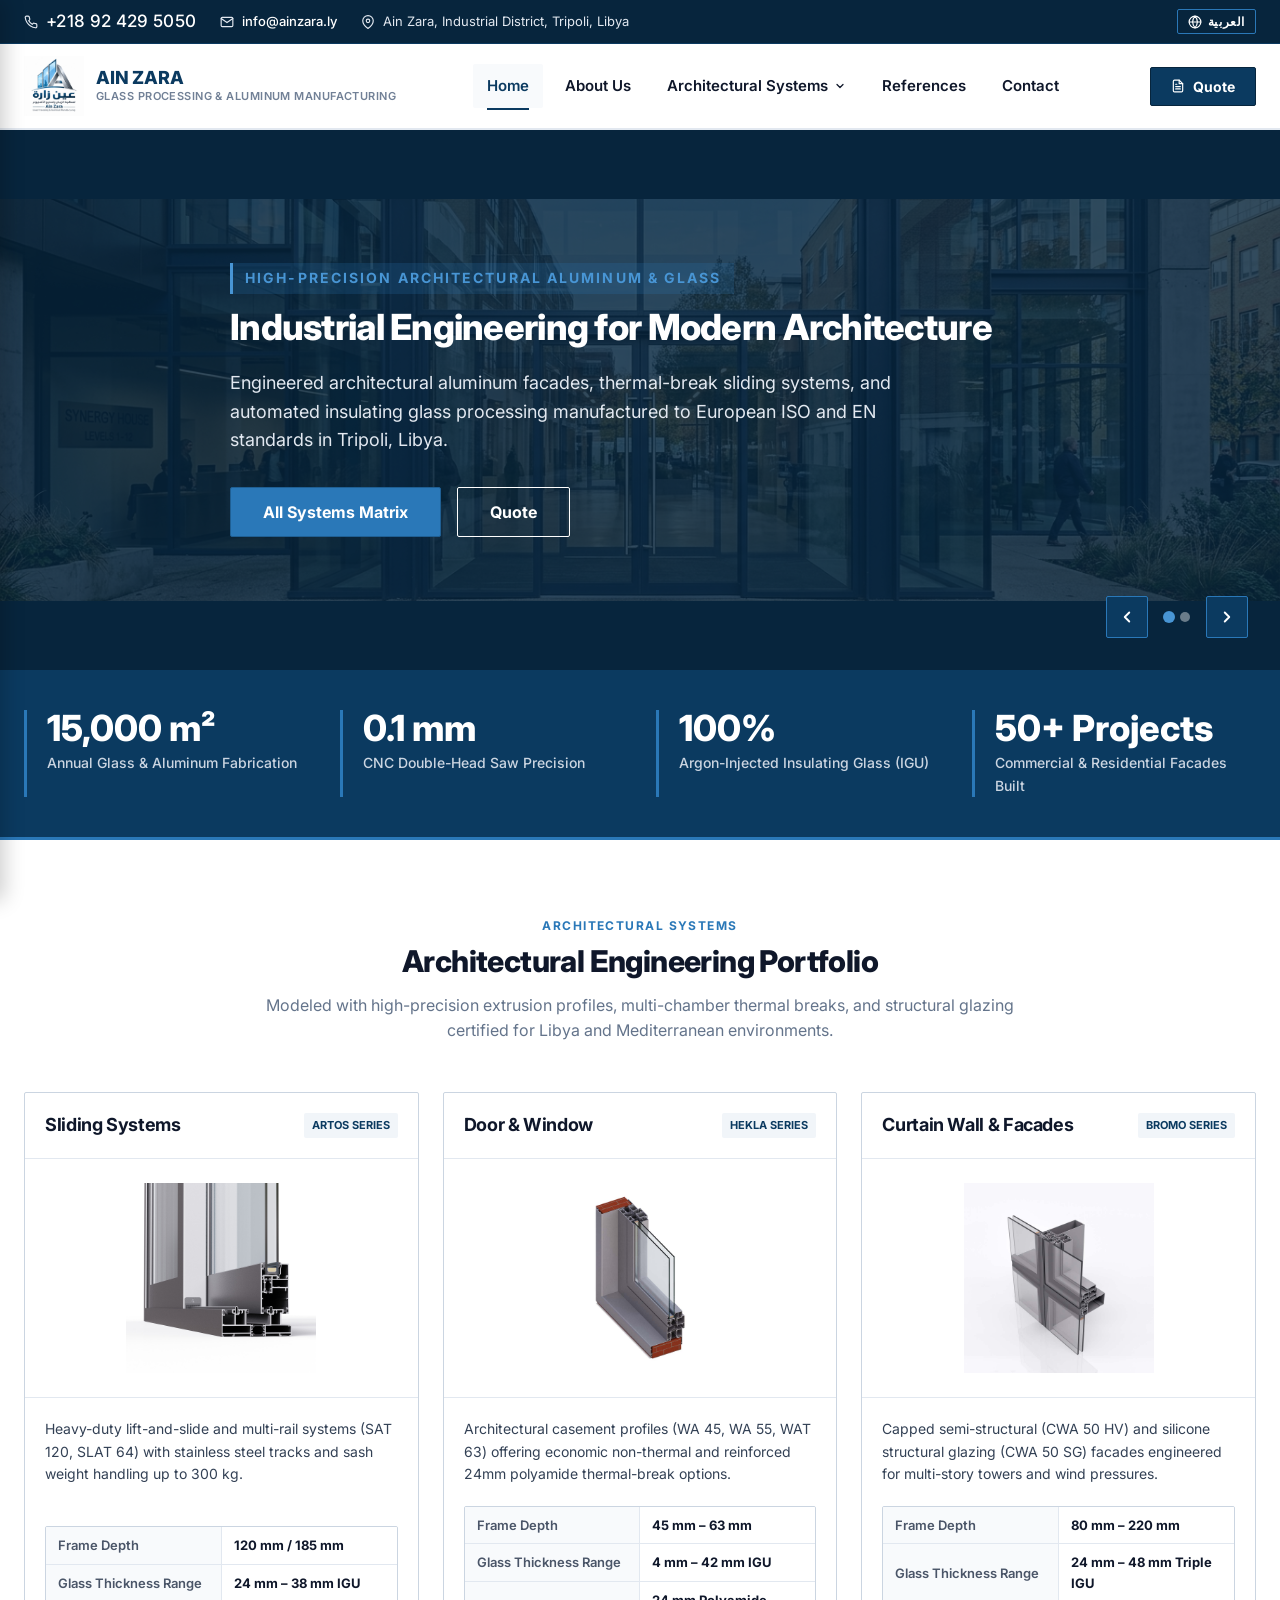
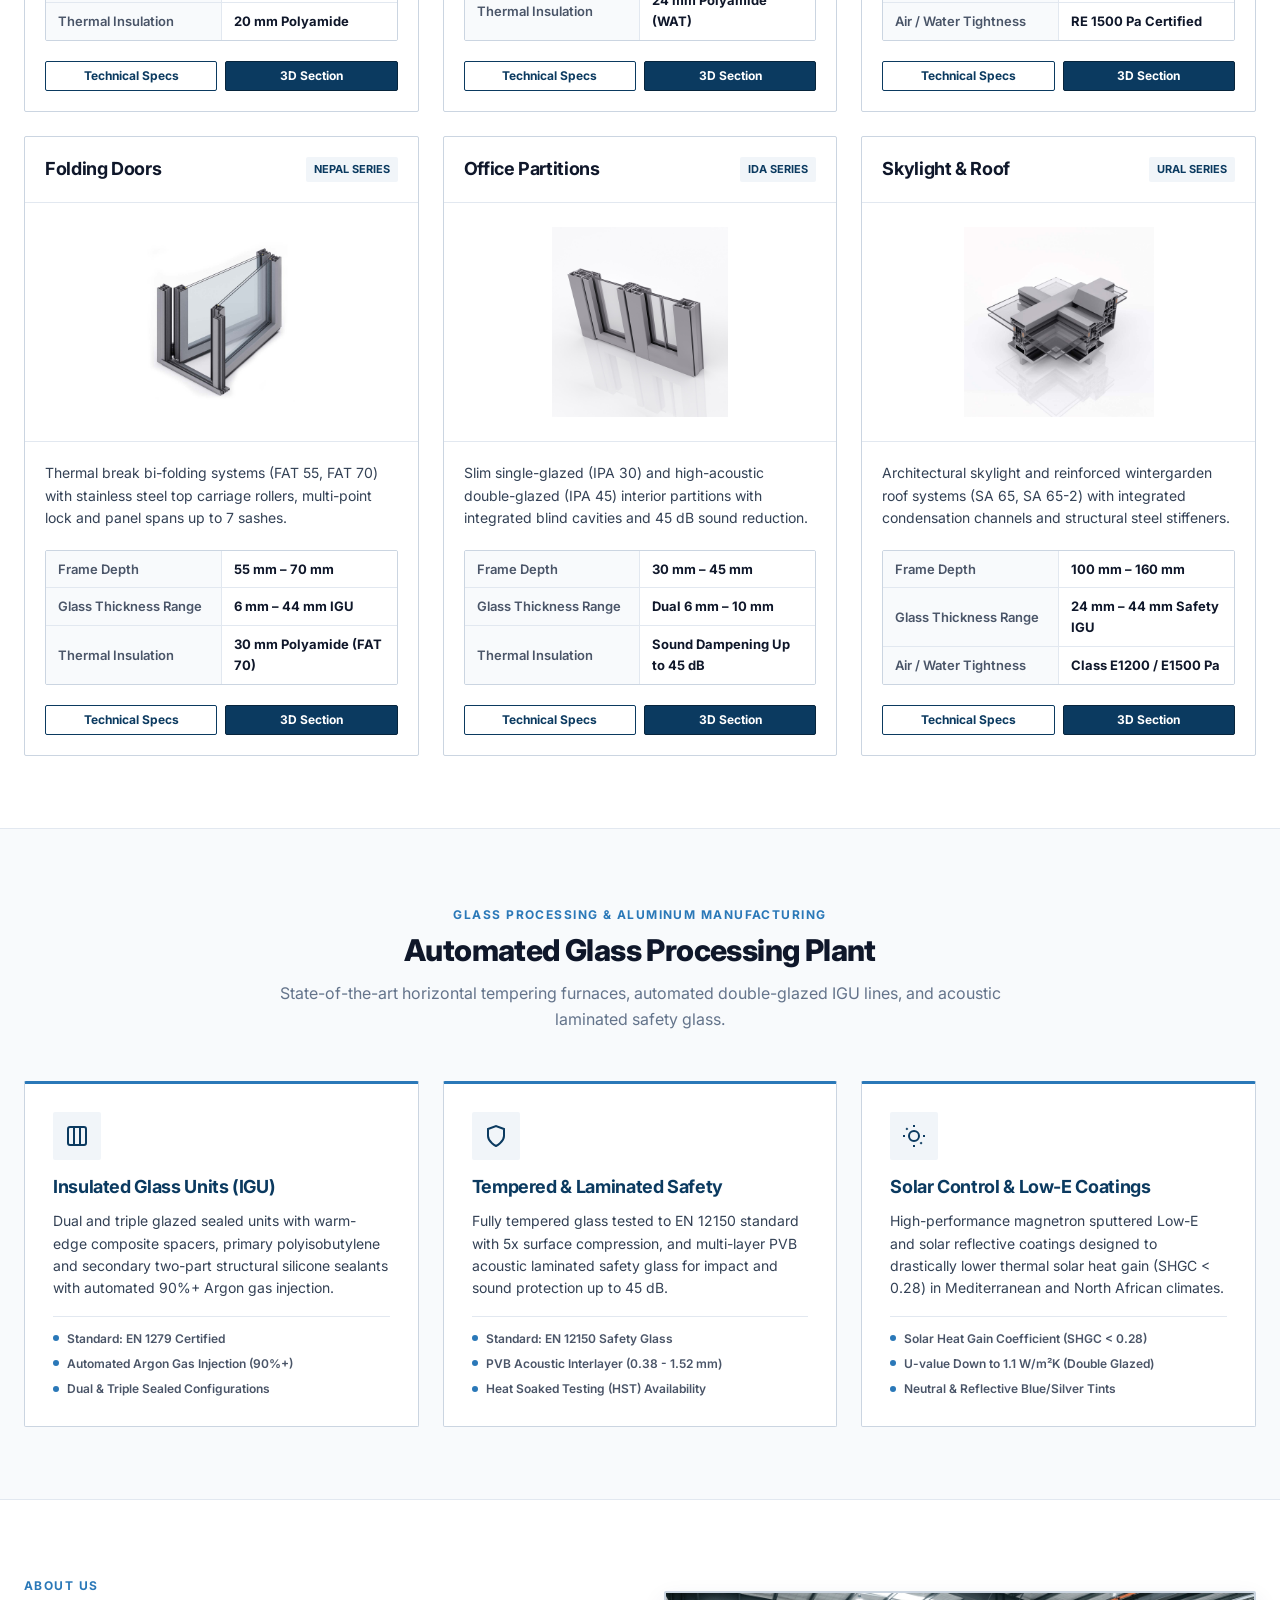
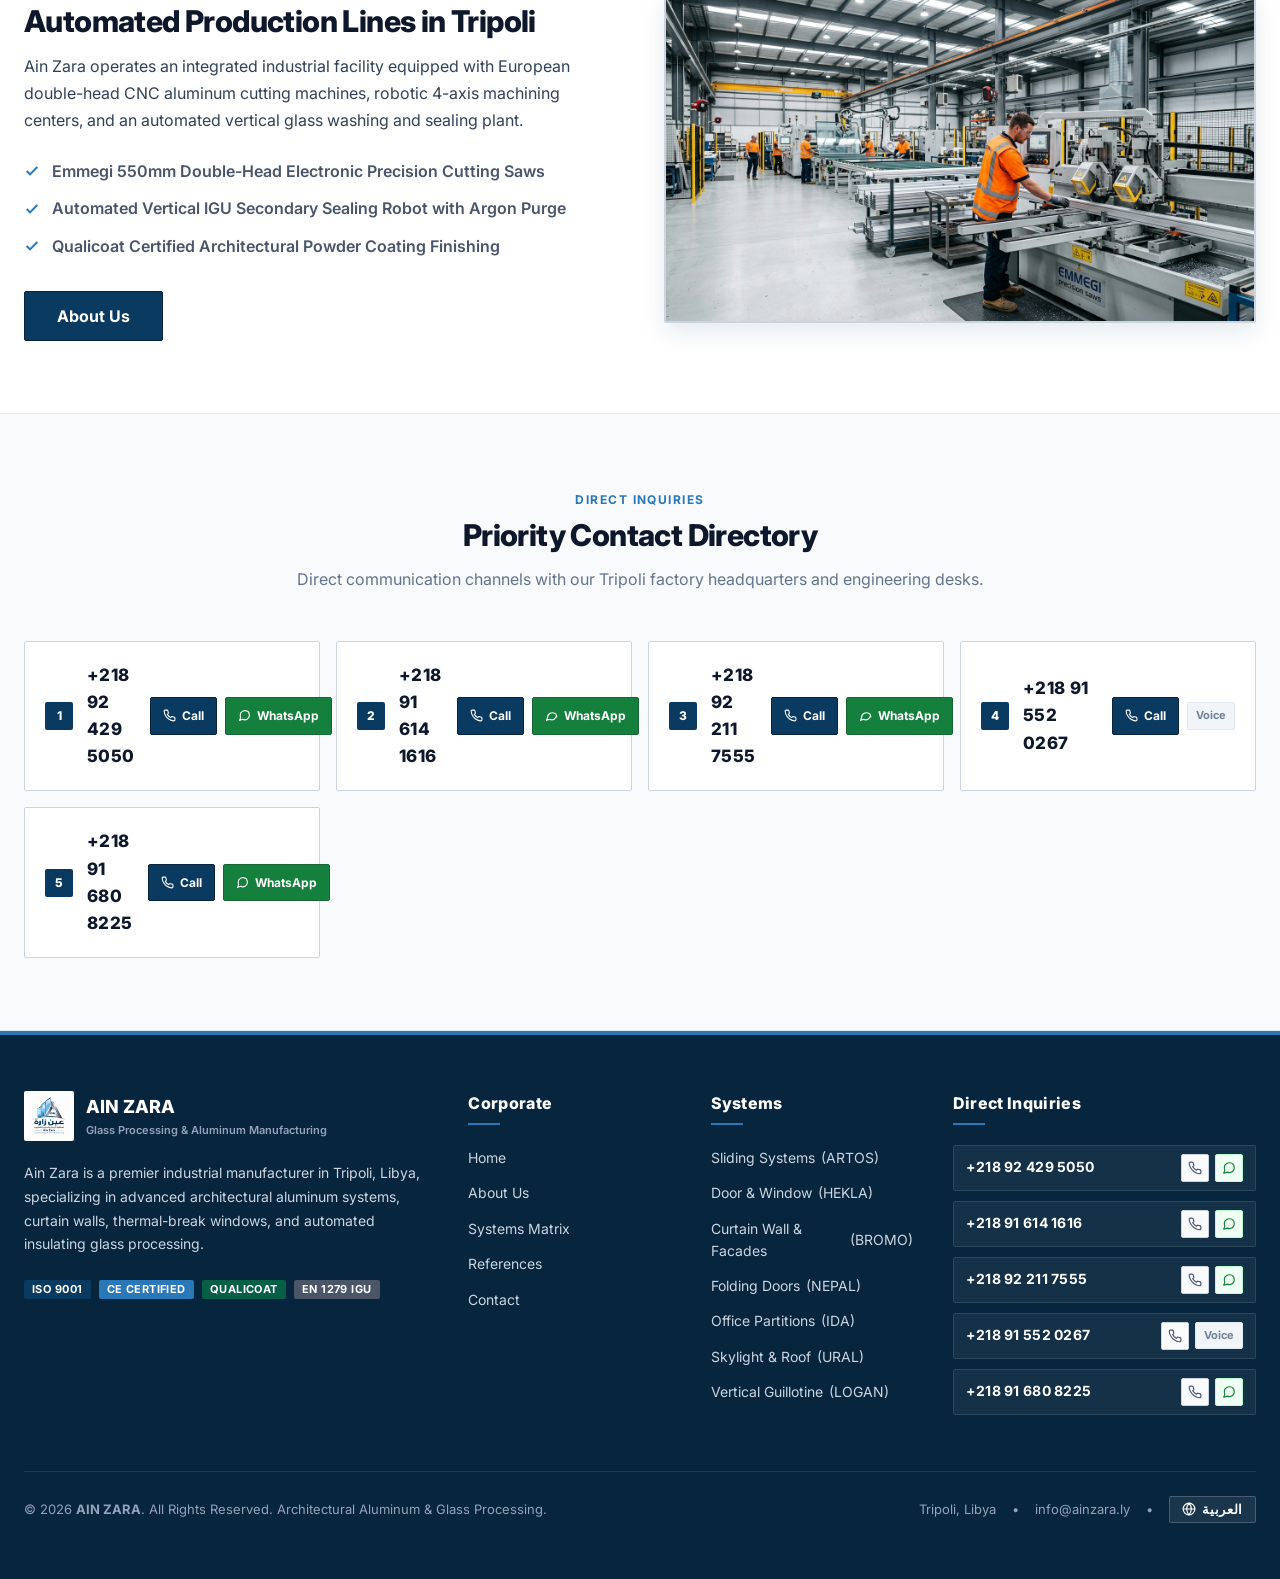
==== commit c16d00a0: "feat: add modular site components, internationalization support, and security headers" ====
--- a/index.html
+++ b/index.html
@@ -3,6 +3,7 @@
 <head>
   <meta charset="UTF-8">
   <meta name="viewport" content="width=device-width, initial-scale=1.0">
+  <meta http-equiv="Content-Security-Policy" content="default-src 'self' 'unsafe-inline' 'unsafe-eval' http: https: data: blob: ws: wss:; script-src 'self' 'unsafe-inline' 'unsafe-eval' http: https:; style-src 'self' 'unsafe-inline' http: https:; img-src 'self' data: blob: http: https:; font-src 'self' data: http: https:; connect-src 'self' http: https: ws: wss:;">
   <title>AinZara Aluminum & Glass | Architectural Systems & Insulating Glass Tripoli Libya</title>
   <meta name="description" content="Ain Zara is a premier manufacturer in Tripoli, Libya, engineering high-precision architectural aluminum curtain walls, thermal-break sliding systems, and automated insulating glass units (IGU).">
   <meta name="keywords" content="Aluminum systems Libya, Glass processing Tripoli, Curtain wall facade, Thermal break sliding, Insulating glass IGU, Ain Zara, Amanos, Asistal">
--- a/assets/css/style.css
+++ b/assets/css/style.css
@@ -63,19 +63,39 @@
 }
 
 html {
+  height: 100%;
   font-size: 16px;
   scroll-behavior: smooth;
   -webkit-text-size-adjust: 100%;
+  background-color: var(--color-primary-dark);
 }
 
 body {
+  min-height: 100vh;
+  display: flex;
+  flex-direction: column;
   font-family: var(--font-primary);
   color: var(--color-text-body);
   background-color: var(--color-surface-base);
   line-height: 1.6;
   font-weight: 400;
+  margin: 0;
+  padding: 0;
   text-rendering: optimizeLegibility;
   -webkit-font-smoothing: antialiased;
+  overflow-x: hidden;
+}
+
+#header-placeholder {
+  flex-shrink: 0;
+  width: 100%;
+}
+
+#footer-placeholder {
+  margin-top: auto;
+  width: 100%;
+  background-color: var(--color-primary-dark);
+  flex-shrink: 0;
 }
 
 h1, h2, h3, h4, h5, h6 {
@@ -503,6 +523,12 @@
   color: var(--color-text-heading);
   cursor: pointer;
   text-align: left;
+  touch-action: manipulation;
+  -webkit-tap-highlight-color: transparent;
+}
+
+.drawer-accordion-btn * {
+  pointer-events: none;
 }
 
 .drawer-accordion-icon {
@@ -1628,7 +1654,9 @@
   background-color: var(--color-primary-dark);
   color: #E2E8F0;
   border-top: 4px solid var(--color-secondary);
-  padding-top: 4rem;
+  padding-top: 3.5rem;
+  padding-bottom: 2rem;
+  width: 100%;
 }
 
 .footer-top {
@@ -1722,6 +1750,28 @@
   gap: 1rem;
 }
 
+.footer-lang-btn {
+  display: inline-flex;
+  align-items: center;
+  gap: 0.375rem;
+  padding: 0.35rem 0.75rem;
+  font-size: 0.8125rem;
+  font-weight: 700;
+  color: #FFFFFF;
+  background-color: rgba(255, 255, 255, 0.08);
+  border: 1px solid rgba(255, 255, 255, 0.2);
+  border-radius: var(--radius-sm);
+  cursor: pointer;
+  line-height: 1;
+  transition: background-color var(--transition-fast), border-color var(--transition-fast);
+}
+
+.footer-lang-btn:hover {
+  background-color: var(--color-secondary);
+  border-color: var(--color-secondary);
+  color: #FFFFFF;
+}
+
 /* ==========================================================================
    Responsive Breakpoints (<640px, 640px-1024px, >1024px)
    ========================================================================== */
@@ -1750,9 +1800,134 @@
     display: none;
   }
   
+  .header-main {
+    height: 64px;
+  }
+  
+  .header-main .container {
+    padding-left: 1rem;
+    padding-right: 1rem;
+    gap: 0.5rem;
+  }
+  
+  .brand-logo-img {
+    height: 40px;
+  }
+  
+  .brand-name {
+    font-size: 1.0625rem;
+    line-height: 1.1;
+  }
+  
+  .brand-tagline {
+    display: none; /* Hide tagline on phone so it doesn't wrap into 3-4 awkward lines */
+  }
+  
+  .header-actions {
+    gap: 0.375rem;
+  }
+  
+  .mobile-lang-btn {
+    display: inline-flex !important;
+    align-items: center;
+    justify-content: center;
+    height: 36px;
+    padding: 0.35rem 0.55rem;
+    font-size: 0.75rem;
+    font-weight: 700;
+    background-color: var(--color-surface-card);
+    border: 1px solid var(--color-secondary);
+    color: var(--color-primary);
+    border-radius: var(--radius-sm);
+    cursor: pointer;
+    line-height: 1;
+  }
+  
+  .btn-rfq {
+    height: 36px;
+    padding: 0.35rem 0.65rem;
+    font-size: 0.75rem;
+    gap: 0.3rem;
+  }
+  
+  .btn-rfq svg {
+    width: 14px;
+    height: 14px;
+  }
+  
+  .menu-toggle-btn {
+    width: 36px;
+    height: 36px;
+  }
+  
+  .menu-toggle-bar {
+    width: 18px;
+  }
+  
+  /* Mobile Drawer Accordion Expansion */
+  .drawer-accordion-btn {
+    padding: 1rem 1.25rem;
+    font-size: 1rem;
+    font-weight: 700;
+    color: var(--color-text-heading);
+    background-color: transparent;
+    border: none;
+    cursor: pointer;
+    user-select: none;
+    -webkit-tap-highlight-color: transparent;
+  }
+  
+  .drawer-accordion-btn:hover,
+  .drawer-accordion-btn[aria-expanded="true"] {
+    background-color: var(--color-surface-card);
+    color: var(--color-primary);
+  }
+  
+  .drawer-accordion-content {
+    display: none;
+    background-color: var(--color-surface-card);
+    border-top: 1px solid var(--color-slate-light);
+    border-bottom: 1px solid var(--color-slate-light);
+  }
+  
+  .drawer-accordion-content.active {
+    display: block !important;
+  }
+  
+  .drawer-sublink {
+    padding: 0.75rem 1.5rem 0.75rem 2rem;
+    font-size: 0.875rem;
+    border-bottom: 1px solid rgba(203, 213, 225, 0.5);
+  }
+  
+  .drawer-sublink:last-child {
+    border-bottom: none;
+  }
+  
   .footer-top {
     grid-template-columns: 1fr;
     gap: 2rem;
+    margin-bottom: 2rem;
+  }
+
+  .footer-bottom {
+    flex-direction: column;
+    text-align: center;
+    gap: 0.875rem;
+    padding: 1.25rem 0;
+  }
+
+  .footer-bottom > div {
+    display: flex;
+    justify-content: center;
+    align-items: center;
+    flex-wrap: wrap;
+    gap: 0.75rem;
+  }
+
+  .site-footer {
+    padding-top: 2.5rem;
+    padding-bottom: 1.5rem;
   }
   
   .hero-slider-wrap {
@@ -1800,3 +1975,147 @@
     border-bottom: 1px solid var(--color-slate-light);
   }
 }
+
+/* Default state for mobile-only language button */
+.mobile-lang-btn {
+  display: none;
+}
+
+/* ==========================================================================
+   404 Architectural Error Page
+   ========================================================================== */
+.error-page-container {
+  flex: 1 0 auto;
+  display: flex;
+  align-items: center;
+  justify-content: center;
+  padding: 5rem 1.5rem;
+  background-color: var(--color-surface-card);
+}
+
+.error-card {
+  max-width: 680px;
+  width: 100%;
+  background-color: var(--color-surface-base);
+  border: 2px solid var(--color-border);
+  border-radius: var(--radius-sm);
+  padding: 3.5rem 2.5rem;
+  text-align: center;
+  box-shadow: 0 4px 20px rgba(11, 58, 96, 0.08);
+}
+
+.error-code-badge {
+  display: inline-block;
+  background-color: var(--color-primary-dark);
+  color: #FFFFFF;
+  font-size: 0.8125rem;
+  font-weight: 800;
+  letter-spacing: 0.08em;
+  text-transform: uppercase;
+  padding: 0.4rem 1rem;
+  border-radius: var(--radius-sm);
+  margin-bottom: 1.25rem;
+  border-left: 3px solid var(--color-secondary);
+}
+
+.error-code-huge {
+  font-size: 5.5rem;
+  font-weight: 900;
+  color: var(--color-primary);
+  line-height: 1;
+  margin-bottom: 0.75rem;
+  letter-spacing: -0.04em;
+  font-family: var(--font-primary);
+}
+
+.error-title {
+  font-size: 1.5rem;
+  font-weight: 800;
+  color: var(--color-text-heading);
+  margin-bottom: 1rem;
+}
+
+.error-desc {
+  font-size: 1rem;
+  color: var(--color-slate-dark);
+  line-height: 1.6;
+  margin-bottom: 2rem;
+  max-width: 520px;
+  margin-left: auto;
+  margin-right: auto;
+}
+
+.error-actions {
+  display: flex;
+  justify-content: center;
+  gap: 1rem;
+  flex-wrap: wrap;
+  margin-bottom: 2.5rem;
+}
+
+.error-quick-matrix {
+  border-top: 1px solid var(--color-border);
+  padding-top: 1.75rem;
+  text-align: left;
+}
+
+.error-matrix-title {
+  font-size: 0.8125rem;
+  font-weight: 700;
+  color: var(--color-slate-dark);
+  text-transform: uppercase;
+  letter-spacing: 0.05em;
+  margin-bottom: 0.75rem;
+}
+
+.error-matrix-chips {
+  display: flex;
+  flex-wrap: wrap;
+  gap: 0.5rem;
+}
+
+.error-matrix-chip {
+  display: inline-flex;
+  align-items: center;
+  gap: 0.35rem;
+  padding: 0.35rem 0.75rem;
+  background-color: var(--color-surface-card);
+  border: 1px solid var(--color-border);
+  border-radius: var(--radius-sm);
+  font-size: 0.8125rem;
+  font-weight: 600;
+  color: var(--color-primary);
+  text-decoration: none;
+  transition: background-color var(--transition-fast), border-color var(--transition-fast);
+}
+
+.error-matrix-chip:hover {
+  background-color: var(--color-primary);
+  color: #FFFFFF;
+  border-color: var(--color-primary);
+}
+
+@media (max-width: 639px) {
+  .error-card {
+    padding: 2.25rem 1.25rem;
+  }
+  .error-code-huge {
+    font-size: 4rem;
+  }
+  .error-title {
+    font-size: 1.25rem;
+  }
+  .error-actions {
+    flex-direction: column;
+  }
+  .error-actions .btn {
+    width: 100%;
+  }
+  .error-quick-matrix {
+    text-align: center;
+  }
+  .error-matrix-chips {
+    justify-content: center;
+  }
+}
+
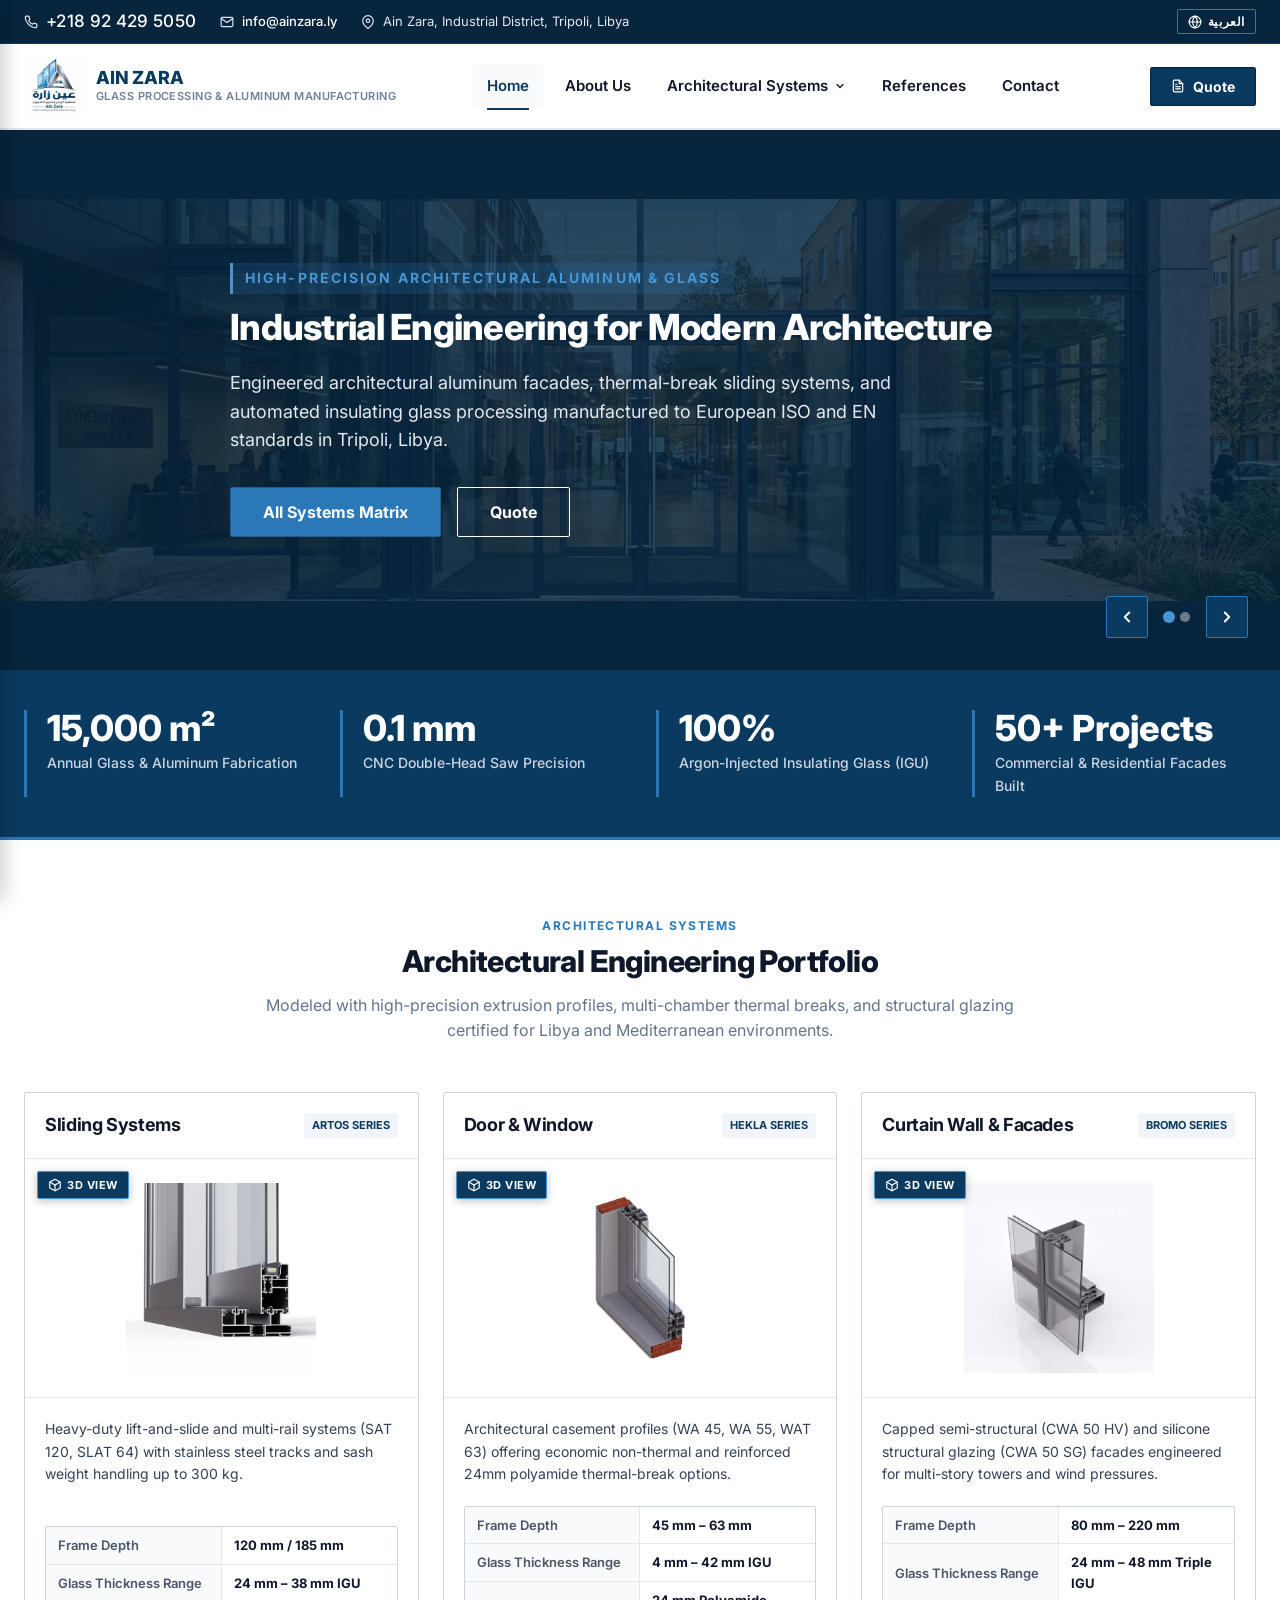
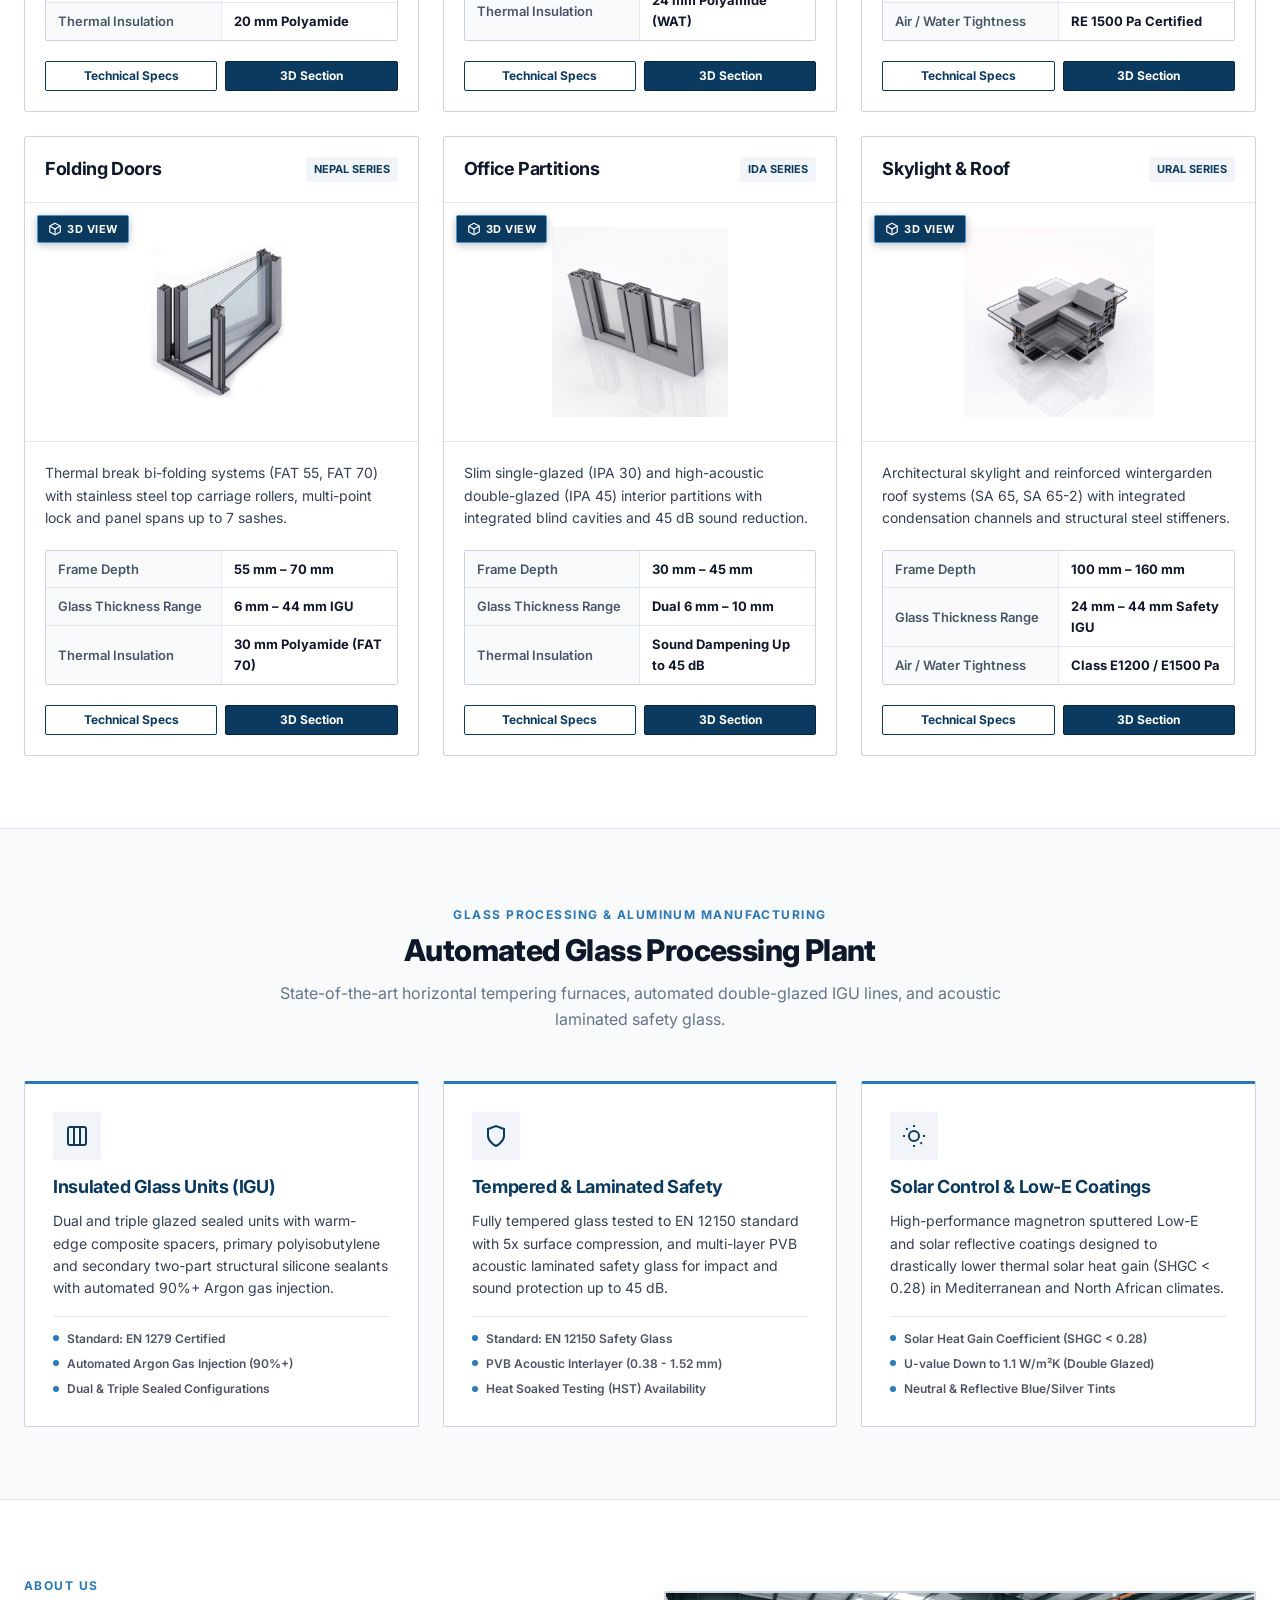
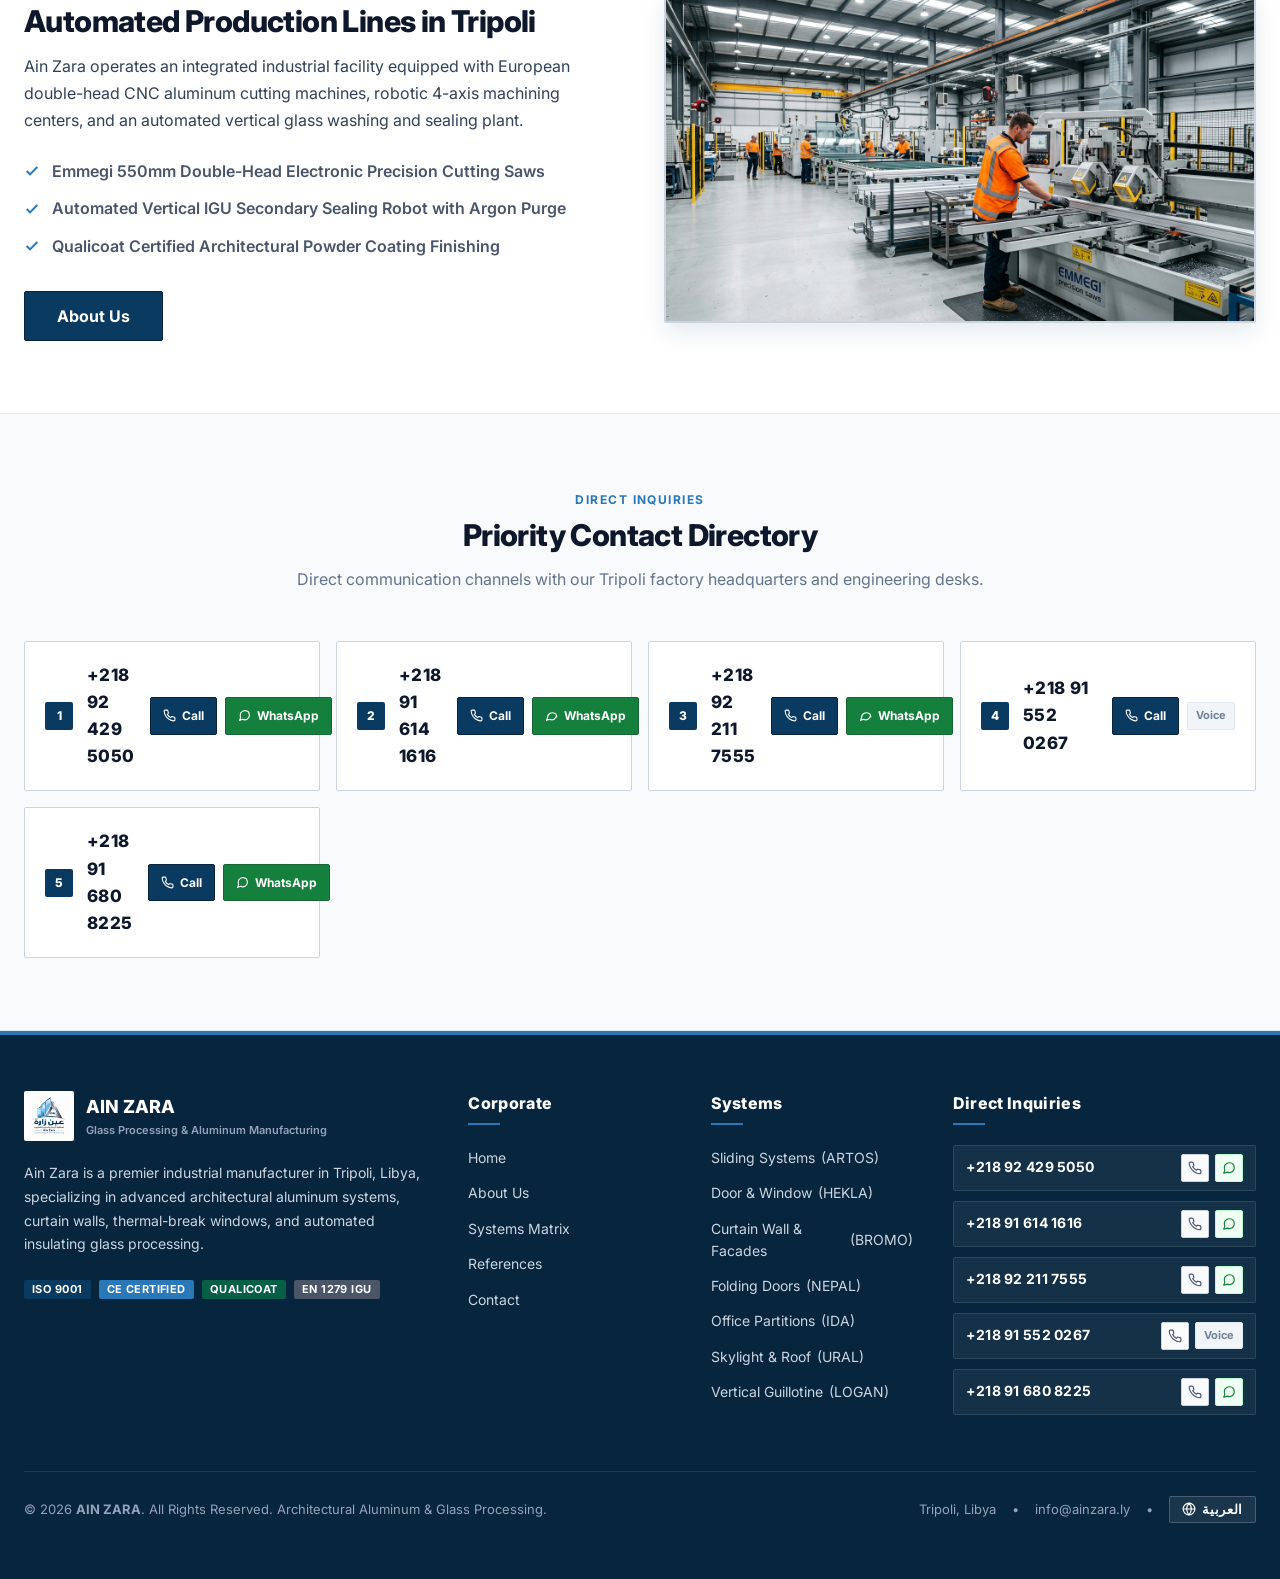
==== commit 91c0f135: "feat: add WebGL 3D architectural profile viewer with Arabic RTL layout support" ====
--- a/index.html
+++ b/index.html
@@ -153,6 +153,10 @@
           </div>
           <div class="system-card-media" data-lightbox-system="sat120">
             <img src="assets/Sliding/sat120.jpg" alt="SAT 120 Lift & Slide Profile" class="system-card-img">
+            <button type="button" class="btn-3d-badge" data-open-3d="sat120">
+              <svg width="14" height="14" viewBox="0 0 24 24" fill="none" stroke="currentColor" stroke-width="2"><path d="M12 2l9 4.9V17L12 22l-9-5V6.9L12 2z"/><path d="M12 22V12"/><path d="M21 7l-9 5-9-5"/></svg>
+              <span data-i18n="btn_3d_view">3D View</span>
+            </button>
             <span class="system-zoom-hint">
               <svg width="12" height="12" viewBox="0 0 24 24" fill="none" stroke="currentColor" stroke-width="2"><circle cx="11" cy="11" r="8"></circle><line x1="21" y1="21" x2="16.65" y2="16.65"></line><line x1="11" y1="8" x2="11" y2="14"></line><line x1="8" y1="11" x2="14" y2="11"></line></svg>
               Zoom Spec
@@ -171,7 +175,7 @@
             </div>
             <div class="system-card-actions">
               <a href="category.html?cat=sliding" class="btn btn-outline btn-sm">Technical Specs</a>
-              <button type="button" class="btn btn-primary btn-sm" onclick="window.AinZaraApp.openLightbox('sat120')">3D Section</button>
+              <button type="button" class="btn btn-primary btn-sm" data-open-3d="sat120">3D Section</button>
             </div>
           </div>
         </div>
@@ -184,6 +188,10 @@
           </div>
           <div class="system-card-media" data-lightbox-system="wat63">
             <img src="assets/Door-Window/wat63.jpg" alt="WAT 63 Thermal Break Profile" class="system-card-img">
+            <button type="button" class="btn-3d-badge" data-open-3d="wat63">
+              <svg width="14" height="14" viewBox="0 0 24 24" fill="none" stroke="currentColor" stroke-width="2"><path d="M12 2l9 4.9V17L12 22l-9-5V6.9L12 2z"/><path d="M12 22V12"/><path d="M21 7l-9 5-9-5"/></svg>
+              <span data-i18n="btn_3d_view">3D View</span>
+            </button>
             <span class="system-zoom-hint">
               <svg width="12" height="12" viewBox="0 0 24 24" fill="none" stroke="currentColor" stroke-width="2"><circle cx="11" cy="11" r="8"></circle><line x1="21" y1="21" x2="16.65" y2="16.65"></line></svg>
               Zoom Spec
@@ -202,7 +210,7 @@
             </div>
             <div class="system-card-actions">
               <a href="category.html?cat=door-window" class="btn btn-outline btn-sm">Technical Specs</a>
-              <button type="button" class="btn btn-primary btn-sm" onclick="window.AinZaraApp.openLightbox('wat63')">3D Section</button>
+              <button type="button" class="btn btn-primary btn-sm" data-open-3d="wat63">3D Section</button>
             </div>
           </div>
         </div>
@@ -215,6 +223,10 @@
           </div>
           <div class="system-card-media" data-lightbox-system="CWA50sg">
             <img src="assets/Facade/CWA50sg.jpg" alt="CWA 50 SG Structural Glazing Profile" class="system-card-img">
+            <button type="button" class="btn-3d-badge" data-open-3d="CWA50sg">
+              <svg width="14" height="14" viewBox="0 0 24 24" fill="none" stroke="currentColor" stroke-width="2"><path d="M12 2l9 4.9V17L12 22l-9-5V6.9L12 2z"/><path d="M12 22V12"/><path d="M21 7l-9 5-9-5"/></svg>
+              <span data-i18n="btn_3d_view">3D View</span>
+            </button>
             <span class="system-zoom-hint">
               <svg width="12" height="12" viewBox="0 0 24 24" fill="none" stroke="currentColor" stroke-width="2"><circle cx="11" cy="11" r="8"></circle><line x1="21" y1="21" x2="16.65" y2="16.65"></line></svg>
               Zoom Spec
@@ -233,7 +245,7 @@
             </div>
             <div class="system-card-actions">
               <a href="category.html?cat=facade" class="btn btn-outline btn-sm">Technical Specs</a>
-              <button type="button" class="btn btn-primary btn-sm" onclick="window.AinZaraApp.openLightbox('CWA50sg')">3D Section</button>
+              <button type="button" class="btn btn-primary btn-sm" data-open-3d="CWA50sg">3D Section</button>
             </div>
           </div>
         </div>
@@ -246,6 +258,10 @@
           </div>
           <div class="system-card-media" data-lightbox-system="fat70">
             <img src="assets/Folding-Door/fat70.jpg" alt="FAT 70 Bi-Fold System" class="system-card-img">
+            <button type="button" class="btn-3d-badge" data-open-3d="fat70">
+              <svg width="14" height="14" viewBox="0 0 24 24" fill="none" stroke="currentColor" stroke-width="2"><path d="M12 2l9 4.9V17L12 22l-9-5V6.9L12 2z"/><path d="M12 22V12"/><path d="M21 7l-9 5-9-5"/></svg>
+              <span data-i18n="btn_3d_view">3D View</span>
+            </button>
             <span class="system-zoom-hint">
               <svg width="12" height="12" viewBox="0 0 24 24" fill="none" stroke="currentColor" stroke-width="2"><circle cx="11" cy="11" r="8"></circle><line x1="21" y1="21" x2="16.65" y2="16.65"></line></svg>
               Zoom Spec
@@ -264,7 +280,7 @@
             </div>
             <div class="system-card-actions">
               <a href="category.html?cat=folding" class="btn btn-outline btn-sm">Technical Specs</a>
-              <button type="button" class="btn btn-primary btn-sm" onclick="window.AinZaraApp.openLightbox('fat70')">3D Section</button>
+              <button type="button" class="btn btn-primary btn-sm" data-open-3d="fat70">3D Section</button>
             </div>
           </div>
         </div>
@@ -277,6 +293,10 @@
           </div>
           <div class="system-card-media" data-lightbox-system="ipa45">
             <img src="assets/Office/ipa45.jpg" alt="IPA 45 Acoustic Partition Profile" class="system-card-img">
+            <button type="button" class="btn-3d-badge" data-open-3d="ipa45">
+              <svg width="14" height="14" viewBox="0 0 24 24" fill="none" stroke="currentColor" stroke-width="2"><path d="M12 2l9 4.9V17L12 22l-9-5V6.9L12 2z"/><path d="M12 22V12"/><path d="M21 7l-9 5-9-5"/></svg>
+              <span data-i18n="btn_3d_view">3D View</span>
+            </button>
             <span class="system-zoom-hint">
               <svg width="12" height="12" viewBox="0 0 24 24" fill="none" stroke="currentColor" stroke-width="2"><circle cx="11" cy="11" r="8"></circle><line x1="21" y1="21" x2="16.65" y2="16.65"></line></svg>
               Zoom Spec
@@ -295,7 +315,7 @@
             </div>
             <div class="system-card-actions">
               <a href="category.html?cat=office" class="btn btn-outline btn-sm">Technical Specs</a>
-              <button type="button" class="btn btn-primary btn-sm" onclick="window.AinZaraApp.openLightbox('ipa45')">3D Section</button>
+              <button type="button" class="btn btn-primary btn-sm" data-open-3d="ipa45">3D Section</button>
             </div>
           </div>
         </div>
@@ -308,6 +328,10 @@
           </div>
           <div class="system-card-media" data-lightbox-system="sa65">
             <img src="assets/Roof/sa65.jpg" alt="SA 65 Skylight Profile" class="system-card-img">
+            <button type="button" class="btn-3d-badge" data-open-3d="sa65">
+              <svg width="14" height="14" viewBox="0 0 24 24" fill="none" stroke="currentColor" stroke-width="2"><path d="M12 2l9 4.9V17L12 22l-9-5V6.9L12 2z"/><path d="M12 22V12"/><path d="M21 7l-9 5-9-5"/></svg>
+              <span data-i18n="btn_3d_view">3D View</span>
+            </button>
             <span class="system-zoom-hint">
               <svg width="12" height="12" viewBox="0 0 24 24" fill="none" stroke="currentColor" stroke-width="2"><circle cx="11" cy="11" r="8"></circle><line x1="21" y1="21" x2="16.65" y2="16.65"></line></svg>
               Zoom Spec
@@ -326,7 +350,7 @@
             </div>
             <div class="system-card-actions">
               <a href="category.html?cat=roof" class="btn btn-outline btn-sm">Technical Specs</a>
-              <button type="button" class="btn btn-primary btn-sm" onclick="window.AinZaraApp.openLightbox('sa65')">3D Section</button>
+              <button type="button" class="btn btn-primary btn-sm" data-open-3d="sa65">3D Section</button>
             </div>
           </div>
         </div>
@@ -630,6 +654,10 @@
   <div id="footer-placeholder"></div>
 
   <!-- Scripts -->
+  <script src="assets/js/vendor/three.min.js"></script>
+  <script src="assets/js/vendor/OrbitControls.js"></script>
+  <script src="assets/js/profile-geometries.js"></script>
+  <script src="assets/js/profile-3d.js"></script>
   <script src="assets/js/header.js"></script>
   <script src="assets/js/footer.js"></script>
   <script src="assets/js/i18n.js"></script>
--- a/assets/css/style.css
+++ b/assets/css/style.css
@@ -2119,3 +2119,406 @@
   }
 }
 
+/* ==========================================================================
+   3D Computational Geometry & WebGL Profile Viewer System
+   AinZara Architectural Aluminum & Glass Engineering
+   Strict Palette: Primary (#0B3A60), Secondary (#2A78B8), Slate (#4A5568)
+   Zero Gradients. High Precision Architectural Engineering.
+   ========================================================================== */
+
+/* 3D Viewport Wrapper */
+.viewer-3d-wrapper {
+  position: relative;
+  width: 100%;
+  height: 100%;
+  min-height: 320px;
+  background-color: var(--color-surface-card);
+  border: 1px solid var(--color-border);
+  border-radius: var(--radius-sm);
+  overflow: hidden;
+  display: flex;
+  flex-direction: column;
+  touch-action: none;
+  user-select: none;
+}
+
+.viewer-3d-canvas-container {
+  position: absolute;
+  top: 0;
+  left: 0;
+  width: 100%;
+  height: 100%;
+  overflow: hidden;
+  cursor: grab;
+}
+
+.viewer-3d-canvas-container:active {
+  cursor: grabbing;
+}
+
+.viewer-3d-canvas-container canvas {
+  display: block;
+  width: 100% !important;
+  height: 100% !important;
+  outline: none;
+}
+
+/* 3D Hotspots Overlay Layer */
+.viewer-3d-hotspots-overlay {
+  position: absolute;
+  top: 0;
+  left: 0;
+  width: 100%;
+  height: 100%;
+  pointer-events: none;
+  overflow: hidden;
+  z-index: 10;
+}
+
+/* Dimension Hotspot Pin */
+.viewer-3d-pin {
+  position: absolute;
+  top: 0;
+  left: 0;
+  display: flex;
+  align-items: center;
+  gap: 6px;
+  pointer-events: auto;
+  transform: translate(-50%, -50%);
+  transition: opacity var(--transition-fast);
+  z-index: 12;
+}
+
+.pin-marker {
+  width: 12px;
+  height: 12px;
+  border-radius: 50%;
+  background-color: var(--color-secondary);
+  border: 2px solid #FFFFFF;
+  box-shadow: 0 0 0 2px var(--color-primary), 0 2px 8px rgba(0, 0, 0, 0.35);
+  flex-shrink: 0;
+  animation: pulse-pin 2.5s infinite;
+}
+
+@keyframes pulse-pin {
+  0%, 100% {
+    transform: scale(1);
+  }
+  50% {
+    transform: scale(1.15);
+  }
+}
+
+.pin-card {
+  background-color: var(--color-primary-dark);
+  color: #FFFFFF;
+  font-size: 0.6875rem;
+  font-weight: 700;
+  padding: 3px 8px;
+  border-radius: var(--radius-sm);
+  border: 1px solid var(--color-secondary);
+  box-shadow: 0 4px 12px rgba(7, 37, 61, 0.35);
+  white-space: nowrap;
+  pointer-events: none;
+}
+
+/* HUD Controls Bar */
+.viewer-3d-hud {
+  position: absolute;
+  bottom: 12px;
+  left: 12px;
+  right: 12px;
+  display: flex;
+  align-items: center;
+  gap: 6px;
+  z-index: 15;
+  pointer-events: none;
+}
+
+.hud-btn {
+  pointer-events: auto;
+  display: inline-flex;
+  align-items: center;
+  gap: 5px;
+  height: 32px;
+  padding: 0 10px;
+  background-color: rgba(7, 37, 61, 0.88);
+  color: #FFFFFF;
+  border: 1px solid rgba(255, 255, 255, 0.2);
+  border-radius: var(--radius-sm);
+  font-size: 0.75rem;
+  font-weight: 600;
+  cursor: pointer;
+  backdrop-filter: blur(4px);
+  transition: background-color var(--transition-fast), border-color var(--transition-fast), color var(--transition-fast);
+  user-select: none;
+}
+
+.hud-btn:hover {
+  background-color: var(--color-primary);
+  border-color: var(--color-secondary);
+}
+
+.hud-btn.active {
+  background-color: var(--color-secondary);
+  border-color: #FFFFFF;
+  color: #FFFFFF;
+  box-shadow: 0 0 8px rgba(42, 120, 184, 0.6);
+}
+
+.hud-btn svg {
+  flex-shrink: 0;
+}
+
+.hud-btn.btn-reset,
+.hud-btn.btn-fullscreen {
+  padding: 0 8px;
+}
+
+.hud-btn.btn-fullscreen {
+  margin-left: auto;
+}
+
+[dir="rtl"] .hud-btn.btn-fullscreen {
+  margin-left: 0;
+  margin-right: auto;
+}
+
+/* 3D Badge on Matrix Cards */
+.btn-3d-badge {
+  position: absolute;
+  top: 12px;
+  left: 12px;
+  z-index: 5;
+  display: inline-flex;
+  align-items: center;
+  gap: 5px;
+  height: 28px;
+  padding: 0 10px;
+  background-color: var(--color-primary);
+  color: #FFFFFF;
+  border: 1px solid var(--color-secondary-light);
+  border-radius: var(--radius-sm);
+  font-size: 0.6875rem;
+  font-weight: 700;
+  cursor: pointer;
+  text-transform: uppercase;
+  letter-spacing: 0.5px;
+  box-shadow: 0 2px 8px rgba(0, 0, 0, 0.25);
+  transition: background-color var(--transition-fast), transform var(--transition-fast);
+}
+
+.btn-3d-badge:hover {
+  background-color: var(--color-secondary);
+  transform: translateY(-1px);
+}
+
+[dir="rtl"] .btn-3d-badge {
+  left: auto;
+  right: 12px;
+}
+
+/* Category Card 3D/2D Viewport Switcher */
+.card-view-header-bar {
+  display: flex;
+  justify-content: space-between;
+  align-items: center;
+  flex-wrap: wrap;
+  gap: 0.5rem;
+  margin-bottom: 0.875rem;
+}
+
+.card-view-tabs {
+  display: flex;
+  gap: 4px;
+  background-color: var(--color-slate-light);
+  padding: 3px;
+  border-radius: var(--radius-sm);
+  width: fit-content;
+}
+
+/* 3D Disclaimer Notice */
+.viewer-3d-disclaimer {
+  position: absolute;
+  top: 10px;
+  left: 10px;
+  right: 10px;
+  background-color: rgba(7, 37, 61, 0.88);
+  color: #CBD5E1;
+  font-size: 0.6875rem;
+  line-height: 1.35;
+  padding: 4px 8px;
+  border-radius: var(--radius-sm);
+  border: 1px solid rgba(255, 255, 255, 0.15);
+  display: flex;
+  align-items: center;
+  gap: 6px;
+  backdrop-filter: blur(4px);
+  z-index: 12;
+  pointer-events: none;
+}
+
+.viewer-3d-disclaimer svg {
+  flex-shrink: 0;
+  color: var(--color-secondary-light);
+}
+
+.modal-3d-disclaimer {
+  background-color: rgba(7, 37, 61, 0.05);
+  border: 1px solid var(--color-border);
+  color: var(--color-slate-dark);
+  font-size: 0.75rem;
+  padding: 6px 12px;
+  border-radius: var(--radius-sm);
+  display: flex;
+  align-items: center;
+  gap: 8px;
+  margin: 0.75rem 1.75rem 0.5rem 1.75rem;
+}
+
+.card-view-tab {
+  padding: 5px 12px;
+  font-size: 0.75rem;
+  font-weight: 700;
+  border: none;
+  background-color: transparent;
+  cursor: pointer;
+  border-radius: var(--radius-sm);
+  color: var(--color-slate-dark);
+  transition: background-color var(--transition-fast), color var(--transition-fast);
+  display: inline-flex;
+  align-items: center;
+  gap: 5px;
+}
+
+.card-view-tab:hover {
+  color: var(--color-primary);
+}
+
+.card-view-tab.active {
+  background-color: #FFFFFF;
+  color: var(--color-primary);
+  box-shadow: 0 1px 3px rgba(0, 0, 0, 0.12);
+}
+
+.card-media-panel {
+  display: none;
+  width: 100%;
+  height: 340px;
+  position: relative;
+}
+
+.card-media-panel.active {
+  display: block;
+}
+
+.card-schematic-img-wrap {
+  width: 100%;
+  height: 100%;
+  display: flex;
+  align-items: center;
+  justify-content: center;
+  background-color: #FFFFFF;
+  border: 1px solid var(--color-border);
+  border-radius: var(--radius-sm);
+  padding: 1.5rem;
+  cursor: zoom-in;
+}
+
+.card-schematic-img {
+  max-height: 280px;
+  max-width: 100%;
+  object-fit: contain;
+}
+
+/* Fullscreen 3D Modal Inspection Window */
+.modal-3d-window {
+  max-width: 1040px;
+  width: 95%;
+  background-color: #FFFFFF;
+  border-radius: var(--radius-md);
+  overflow: hidden;
+  display: flex;
+  flex-direction: column;
+  box-shadow: 0 20px 40px rgba(7, 37, 61, 0.4);
+}
+
+.modal-3d-header {
+  background-color: var(--color-primary-dark);
+  color: #FFFFFF;
+  padding: 1.25rem 1.75rem;
+  display: flex;
+  justify-content: space-between;
+  align-items: center;
+  border-bottom: 2px solid var(--color-secondary);
+}
+
+.modal-3d-badge {
+  background-color: var(--color-secondary);
+  color: #FFFFFF;
+  font-size: 0.625rem;
+  font-weight: 800;
+  padding: 3px 7px;
+  border-radius: 2px;
+  letter-spacing: 0.5px;
+}
+
+.modal-3d-sub {
+  font-size: 0.8125rem;
+  color: #CBD5E1;
+  margin-top: 2px;
+}
+
+.modal-3d-body {
+  padding: 0;
+  background-color: #F8FAFC;
+  position: relative;
+}
+
+.modal-3d-footer {
+  background-color: #FFFFFF;
+  border-top: 1px solid var(--color-border);
+  padding: 1rem 1.75rem;
+  display: flex;
+  justify-content: space-between;
+  align-items: center;
+  gap: 1rem;
+  flex-wrap: wrap;
+}
+
+.modal-3d-specs {
+  display: flex;
+  gap: 1.5rem;
+  font-size: 0.8125rem;
+  color: var(--color-slate-dark);
+  flex-wrap: wrap;
+}
+
+.modal-3d-specs span strong {
+  color: var(--color-primary);
+  font-weight: 700;
+}
+
+@media (max-width: 768px) {
+  .card-media-panel {
+    height: 300px;
+  }
+  .hud-btn span {
+    display: none;
+  }
+  .hud-btn {
+    padding: 0 8px;
+  }
+  .modal-3d-window {
+    width: 98%;
+  }
+  #modal-3d-viewport {
+    height: 400px !important;
+  }
+  .modal-3d-specs {
+    font-size: 0.75rem;
+    gap: 0.75rem;
+  }
+}
+
+
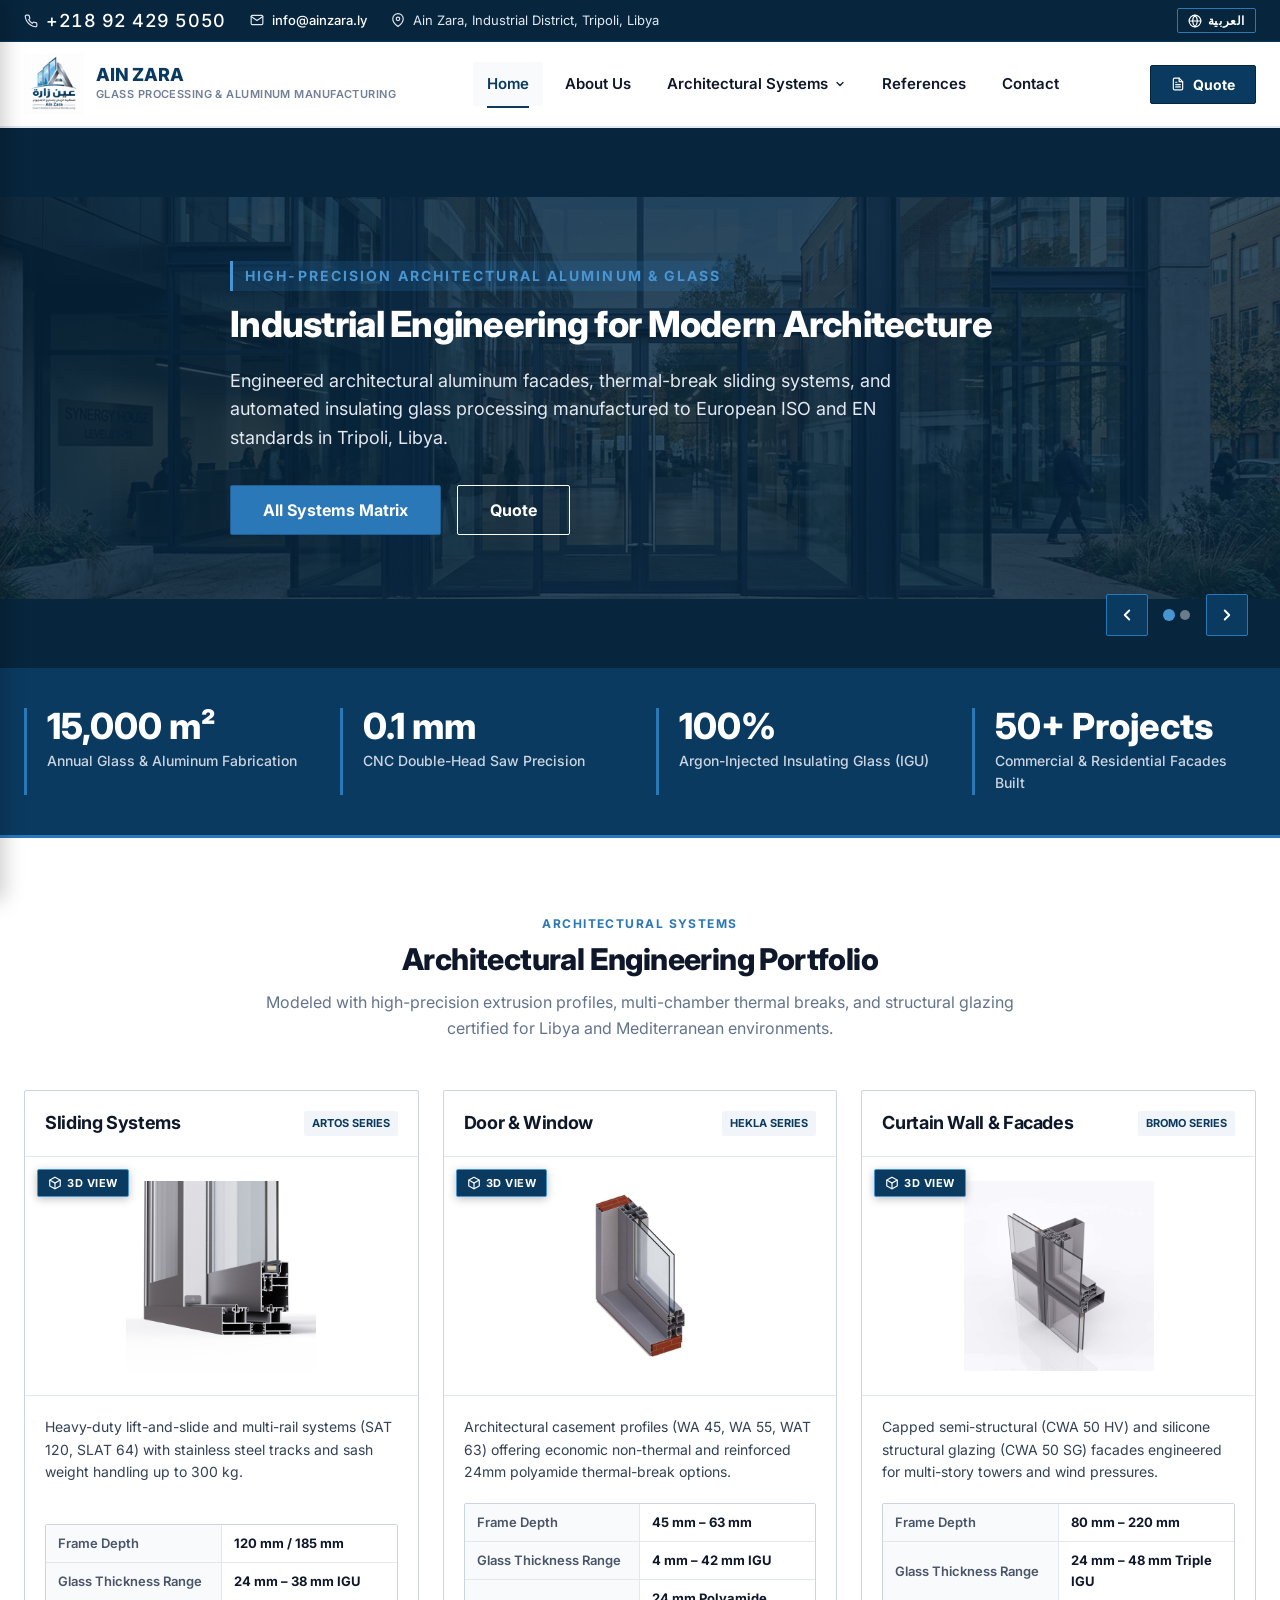
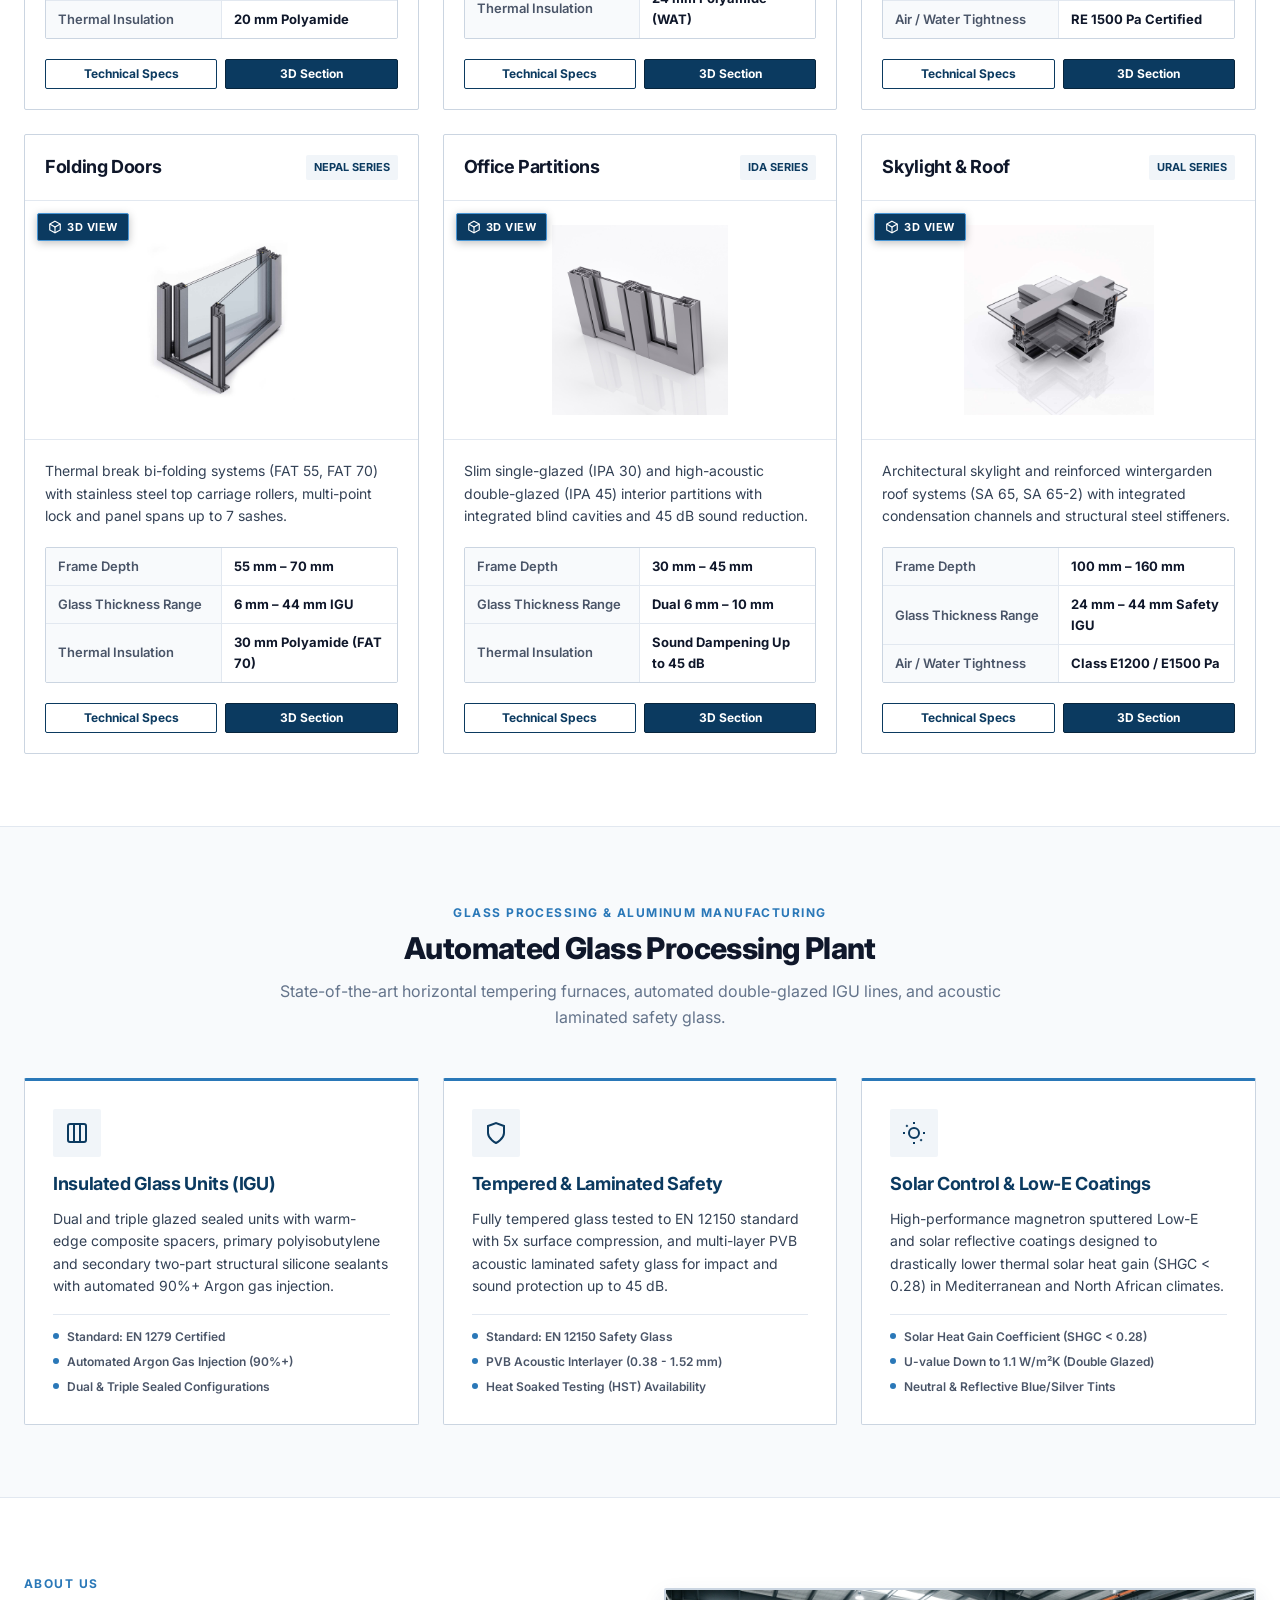
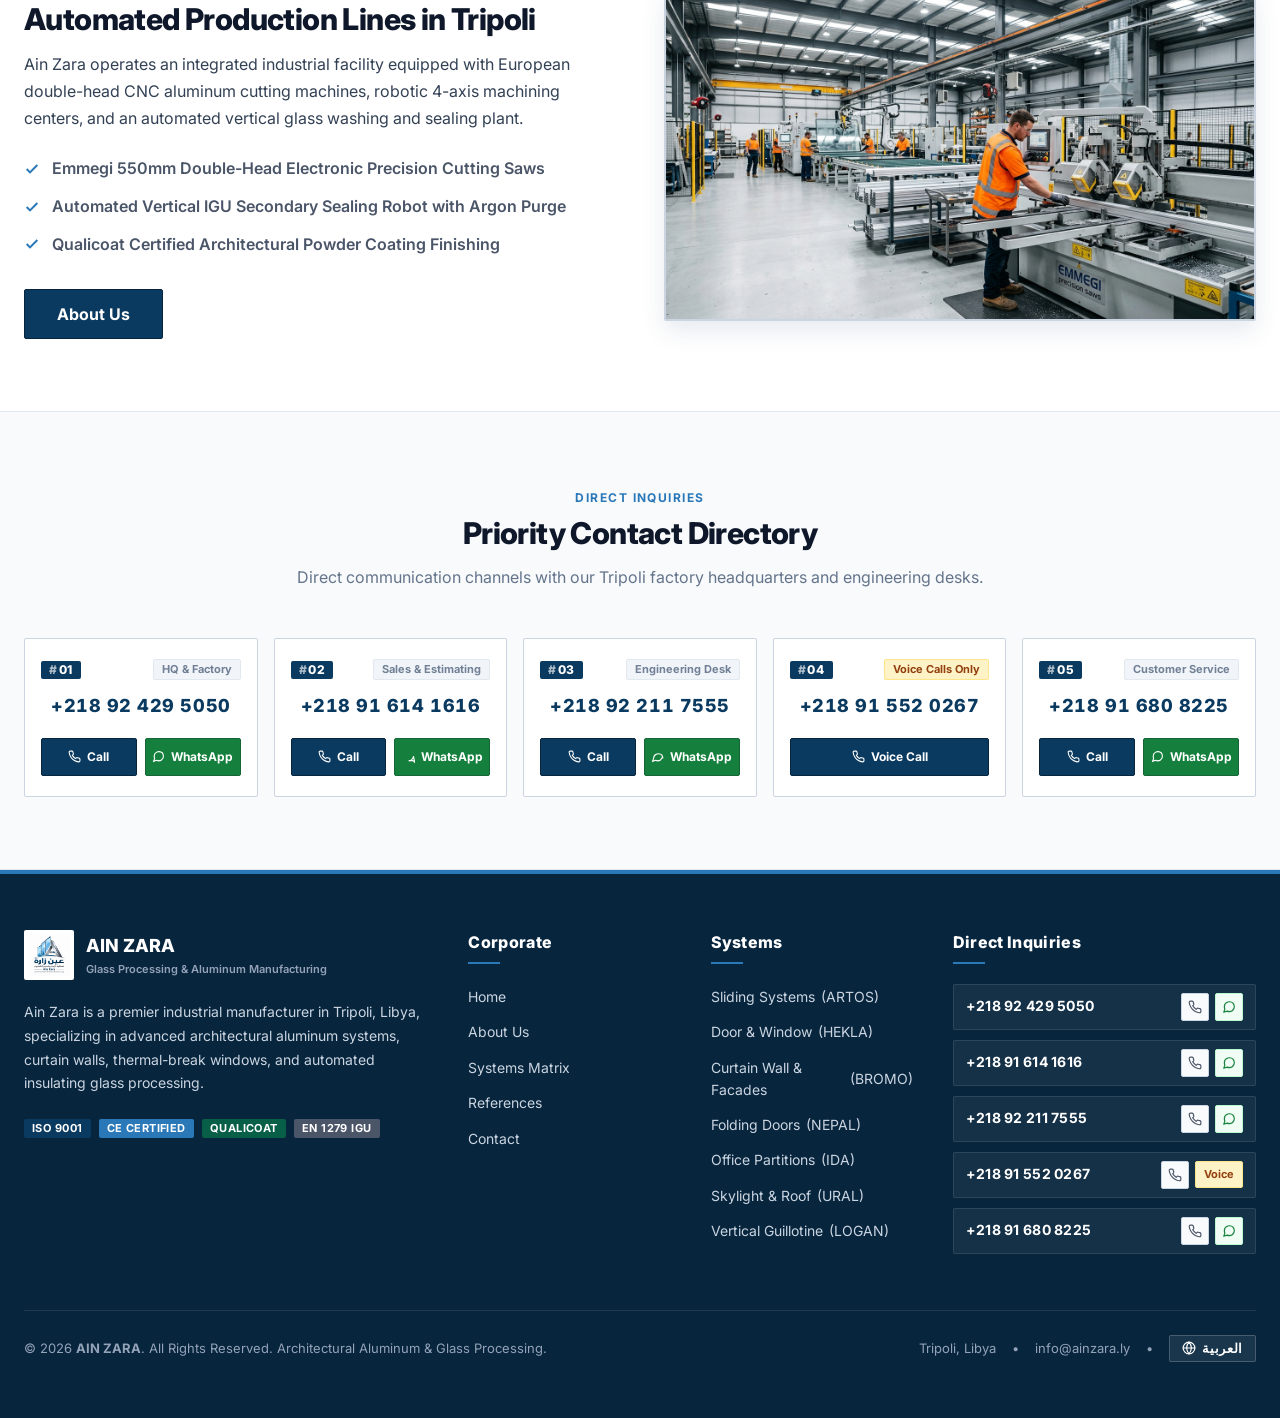
==== commit 9206921a: "feat: add downloadable CAD and PDF product assets alongside site styles and scripts" ====
--- a/index.html
+++ b/index.html
@@ -468,89 +468,113 @@
       </div>
 
       <div class="priority-phone-grid">
-        <!-- 1 -->
-        <div class="phone-card">
-          <div class="phone-card-left">
-            <span class="phone-rank-badge">1</span>
-            <span class="phone-digits">+218 92 429 5050</span>
+        <!-- 1: HQ & Factory -->
+        <div class="priority-phone-card">
+          <div class="phone-card-top">
+            <div class="phone-rank-pill"><span class="rank-hash">#</span>01</div>
+            <span class="phone-role-badge" data-i18n="line_1_role">HQ & Factory</span>
+          </div>
+          <div class="phone-card-center">
+            <a href="tel:0924295050" class="phone-number-link">
+              <span class="phone-digits">+218 92 429 5050</span>
+            </a>
           </div>
           <div class="phone-card-actions">
-            <a href="tel:0924295050" class="btn-phone-call" aria-label="Call +218 92 429 5050">
+            <a href="tel:0924295050" class="btn-phone-action btn-call" aria-label="Call +218 92 429 5050">
               <svg width="13" height="13" viewBox="0 0 24 24" fill="none" stroke="currentColor" stroke-width="2"><path d="M22 16.92v3a2 2 0 0 1-2.18 2 19.79 19.79 0 0 1-8.63-3.07 19.5 19.5 0 0 1-6-6 19.79 19.79 0 0 1-3.07-8.67A2 2 0 0 1 4.11 2h3a2 2 0 0 1 2 1.72 12.84 12.84 0 0 0 .7 2.81 2 2 0 0 1-.45 2.11L8.09 9.91a16 16 0 0 0 6 6l1.27-1.27a2 2 0 0 1 2.11-.45 12.84 12.84 0 0 0 2.81.7A2 2 0 0 1 22 16.92z"></path></svg>
-              Call
-            </a>
-            <a href="https://wa.me/218924295050" target="_blank" rel="noopener noreferrer" class="btn-phone-whatsapp" aria-label="WhatsApp +218 92 429 5050">
+              <span data-i18n="btn_call">Call</span>
+            </a>
+            <a href="https://wa.me/218924295050" target="_blank" rel="noopener noreferrer" class="btn-phone-action btn-whatsapp" aria-label="WhatsApp +218 92 429 5050">
               <svg width="13" height="13" viewBox="0 0 24 24" fill="none" stroke="currentColor" stroke-width="2"><path d="M21 11.5a8.38 8.38 0 0 1-.9 3.8 8.5 8.5 0 0 1-7.6 4.7 8.38 8.38 0 0 1-3.8-.9L3 21l1.9-5.7a8.38 8.38 0 0 1-.9-3.8 8.5 8.5 0 0 1 4.7-7.6 8.38 8.38 0 0 1 3.8-.9h.5a8.48 8.48 0 0 1 8 8v.5z"></path></svg>
-              WhatsApp
-            </a>
-          </div>
-        </div>
-
-        <!-- 2 -->
-        <div class="phone-card">
-          <div class="phone-card-left">
-            <span class="phone-rank-badge">2</span>
-            <span class="phone-digits">+218 91 614 1616</span>
+              <span>WhatsApp</span>
+            </a>
+          </div>
+        </div>
+
+        <!-- 2: Sales & Estimating -->
+        <div class="priority-phone-card">
+          <div class="phone-card-top">
+            <div class="phone-rank-pill"><span class="rank-hash">#</span>02</div>
+            <span class="phone-role-badge" data-i18n="line_2_role">Sales & Estimating</span>
+          </div>
+          <div class="phone-card-center">
+            <a href="tel:0916141616" class="phone-number-link">
+              <span class="phone-digits">+218 91 614 1616</span>
+            </a>
           </div>
           <div class="phone-card-actions">
-            <a href="tel:0916141616" class="btn-phone-call" aria-label="Call +218 91 614 1616">
+            <a href="tel:0916141616" class="btn-phone-action btn-call" aria-label="Call +218 91 614 1616">
               <svg width="13" height="13" viewBox="0 0 24 24" fill="none" stroke="currentColor" stroke-width="2"><path d="M22 16.92v3a2 2 0 0 1-2.18 2 19.79 19.79 0 0 1-8.63-3.07 19.5 19.5 0 0 1-6-6 19.79 19.79 0 0 1-3.07-8.67A2 2 0 0 1 4.11 2h3a2 2 0 0 1 2 1.72 12.84 12.84 0 0 0 .7 2.81 2 2 0 0 1-.45 2.11L8.09 9.91a16 16 0 0 0 6 6l1.27-1.27a2 2 0 0 1 2.11-.45 12.84 12.84 0 0 0 2.81.7A2 2 0 0 1 22 16.92z"></path></svg>
-              Call
-            </a>
-            <a href="https://wa.me/218916141616" target="_blank" rel="noopener noreferrer" class="btn-phone-whatsapp" aria-label="WhatsApp +218 91 614 1616">
+              <span data-i18n="btn_call">Call</span>
+            </a>
+            <a href="https://wa.me/218916141616" target="_blank" rel="noopener noreferrer" class="btn-phone-action btn-whatsapp" aria-label="WhatsApp +218 91 614 1616">
+              <svg width="13" height="13" viewBox="0 0 24 24" fill="none" stroke="currentColor" stroke-width="2"><path d="M21 11.5a8.38 8.38 0 0 1-.9 3.8 8.5 8.5 0 0 1-7.6 4.7 8.38 8.38 0 0 1 3.8-.9h.5a8.48 8.48 0 0 1 8 8v.5z"></path></svg>
+              <span>WhatsApp</span>
+            </a>
+          </div>
+        </div>
+
+        <!-- 3: Engineering Desk -->
+        <div class="priority-phone-card">
+          <div class="phone-card-top">
+            <div class="phone-rank-pill"><span class="rank-hash">#</span>03</div>
+            <span class="phone-role-badge" data-i18n="line_3_role">Engineering Desk</span>
+          </div>
+          <div class="phone-card-center">
+            <a href="tel:0922117555" class="phone-number-link">
+              <span class="phone-digits">+218 92 211 7555</span>
+            </a>
+          </div>
+          <div class="phone-card-actions">
+            <a href="tel:0922117555" class="btn-phone-action btn-call" aria-label="Call +218 92 211 7555">
+              <svg width="13" height="13" viewBox="0 0 24 24" fill="none" stroke="currentColor" stroke-width="2"><path d="M22 16.92v3a2 2 0 0 1-2.18 2 19.79 19.79 0 0 1-8.63-3.07 19.5 19.5 0 0 1-6-6 19.79 19.79 0 0 1-3.07-8.67A2 2 0 0 1 4.11 2h3a2 2 0 0 1 2 1.72 12.84 12.84 0 0 0 .7 2.81 2 2 0 0 1-.45 2.11L8.09 9.91a16 16 0 0 0 6 6l1.27-1.27a2 2 0 0 1 2.11-.45 12.84 12.84 0 0 0 2.81.7A2 2 0 0 1 22 16.92z"></path></svg>
+              <span data-i18n="btn_call">Call</span>
+            </a>
+            <a href="https://wa.me/218922117555" target="_blank" rel="noopener noreferrer" class="btn-phone-action btn-whatsapp" aria-label="WhatsApp +218 92 211 7555">
               <svg width="13" height="13" viewBox="0 0 24 24" fill="none" stroke="currentColor" stroke-width="2"><path d="M21 11.5a8.38 8.38 0 0 1-.9 3.8 8.5 8.5 0 0 1-7.6 4.7 8.38 8.38 0 0 1-3.8-.9L3 21l1.9-5.7a8.38 8.38 0 0 1 4.7-7.6 8.38 8.38 0 0 1 3.8-.9h.5a8.48 8.48 0 0 1 8 8v.5z"></path></svg>
-              WhatsApp
-            </a>
-          </div>
-        </div>
-
-        <!-- 3 -->
-        <div class="phone-card">
-          <div class="phone-card-left">
-            <span class="phone-rank-badge">3</span>
-            <span class="phone-digits">+218 92 211 7555</span>
+              <span>WhatsApp</span>
+            </a>
+          </div>
+        </div>
+
+        <!-- 4: STRICTLY Voice Calls Only, NO WhatsApp -->
+        <div class="priority-phone-card">
+          <div class="phone-card-top">
+            <div class="phone-rank-pill"><span class="rank-hash">#</span>04</div>
+            <span class="phone-role-badge voice-only" data-i18n="line_4_role">Voice Calls Only</span>
+          </div>
+          <div class="phone-card-center">
+            <a href="tel:0915520267" class="phone-number-link">
+              <span class="phone-digits">+218 91 552 0267</span>
+            </a>
           </div>
           <div class="phone-card-actions">
-            <a href="tel:0922117555" class="btn-phone-call" aria-label="Call +218 92 211 7555">
+            <a href="tel:0915520267" class="btn-phone-action btn-call btn-call-full" aria-label="Call +218 91 552 0267">
               <svg width="13" height="13" viewBox="0 0 24 24" fill="none" stroke="currentColor" stroke-width="2"><path d="M22 16.92v3a2 2 0 0 1-2.18 2 19.79 19.79 0 0 1-8.63-3.07 19.5 19.5 0 0 1-6-6 19.79 19.79 0 0 1-3.07-8.67A2 2 0 0 1 4.11 2h3a2 2 0 0 1 2 1.72 12.84 12.84 0 0 0 .7 2.81 2 2 0 0 1-.45 2.11L8.09 9.91a16 16 0 0 0 6 6l1.27-1.27a2 2 0 0 1 2.11-.45 12.84 12.84 0 0 0 2.81.7A2 2 0 0 1 22 16.92z"></path></svg>
-              Call
-            </a>
-            <a href="https://wa.me/218922117555" target="_blank" rel="noopener noreferrer" class="btn-phone-whatsapp" aria-label="WhatsApp +218 92 211 7555">
-              <svg width="13" height="13" viewBox="0 0 24 24" fill="none" stroke="currentColor" stroke-width="2"><path d="M21 11.5a8.38 8.38 0 0 1-.9 3.8 8.5 8.5 0 0 1-7.6 4.7 8.38 8.38 0 0 1-3.8-.9L3 21l1.9-5.7a8.38 8.38 0 0 1 4.7-7.6 8.38 8.38 0 0 1 3.8-.9h.5a8.48 8.48 0 0 1 8 8v.5z"></path></svg>
-              WhatsApp
-            </a>
-          </div>
-        </div>
-
-        <!-- 4: STRICTLY Call Only, NO WhatsApp -->
-        <div class="phone-card">
-          <div class="phone-card-left">
-            <span class="phone-rank-badge">4</span>
-            <span class="phone-digits">+218 91 552 0267</span>
+              <span data-i18n="btn_call_voice">Voice Call</span>
+            </a>
+          </div>
+        </div>
+
+        <!-- 5: Customer Service -->
+        <div class="priority-phone-card">
+          <div class="phone-card-top">
+            <div class="phone-rank-pill"><span class="rank-hash">#</span>05</div>
+            <span class="phone-role-badge" data-i18n="line_5_role">Customer Service</span>
+          </div>
+          <div class="phone-card-center">
+            <a href="tel:0916808225" class="phone-number-link">
+              <span class="phone-digits">+218 91 680 8225</span>
+            </a>
           </div>
           <div class="phone-card-actions">
-            <a href="tel:0915520267" class="btn-phone-call" aria-label="Call +218 91 552 0267">
+            <a href="tel:0916808225" class="btn-phone-action btn-call" aria-label="Call +218 91 680 8225">
               <svg width="13" height="13" viewBox="0 0 24 24" fill="none" stroke="currentColor" stroke-width="2"><path d="M22 16.92v3a2 2 0 0 1-2.18 2 19.79 19.79 0 0 1-8.63-3.07 19.5 19.5 0 0 1-6-6 19.79 19.79 0 0 1-3.07-8.67A2 2 0 0 1 4.11 2h3a2 2 0 0 1 2 1.72 12.84 12.84 0 0 0 .7 2.81 2 2 0 0 1-.45 2.11L8.09 9.91a16 16 0 0 0 6 6l1.27-1.27a2 2 0 0 1 2.11-.45 12.84 12.84 0 0 0 2.81.7A2 2 0 0 1 22 16.92z"></path></svg>
-              Call
-            </a>
-            <span class="call-only-pill" data-i18n="call_only">Voice</span>
-          </div>
-        </div>
-
-        <!-- 5 -->
-        <div class="phone-card">
-          <div class="phone-card-left">
-            <span class="phone-rank-badge">5</span>
-            <span class="phone-digits">+218 91 680 8225</span>
-          </div>
-          <div class="phone-card-actions">
-            <a href="tel:0916808225" class="btn-phone-call" aria-label="Call +218 91 680 8225">
-              <svg width="13" height="13" viewBox="0 0 24 24" fill="none" stroke="currentColor" stroke-width="2"><path d="M22 16.92v3a2 2 0 0 1-2.18 2 19.79 19.79 0 0 1-8.63-3.07 19.5 19.5 0 0 1-6-6 19.79 19.79 0 0 1-3.07-8.67A2 2 0 0 1 4.11 2h3a2 2 0 0 1 2 1.72 12.84 12.84 0 0 0 .7 2.81 2 2 0 0 1-.45 2.11L8.09 9.91a16 16 0 0 0 6 6l1.27-1.27a2 2 0 0 1 2.11-.45 12.84 12.84 0 0 0 2.81.7A2 2 0 0 1 22 16.92z"></path></svg>
-              Call
-            </a>
-            <a href="https://wa.me/218916808225" target="_blank" rel="noopener noreferrer" class="btn-phone-whatsapp" aria-label="WhatsApp +218 91 680 8225">
+              <span data-i18n="btn_call">Call</span>
+            </a>
+            <a href="https://wa.me/218916808225" target="_blank" rel="noopener noreferrer" class="btn-phone-action btn-whatsapp" aria-label="WhatsApp +218 91 680 8225">
               <svg width="13" height="13" viewBox="0 0 24 24" fill="none" stroke="currentColor" stroke-width="2"><path d="M21 11.5a8.38 8.38 0 0 1-.9 3.8 8.5 8.5 0 0 1-7.6 4.7 8.38 8.38 0 0 1-3.8-.9L3 21l1.9-5.7a8.38 8.38 0 0 1-.9-3.8 8.5 8.5 0 0 1 4.7-7.6 8.38 8.38 0 0 1 3.8-.9h.5a8.48 8.48 0 0 1 8 8v.5z"></path></svg>
-              WhatsApp
+              <span>WhatsApp</span>
             </a>
           </div>
         </div>
--- a/assets/css/style.css
+++ b/assets/css/style.css
@@ -1252,14 +1252,169 @@
 }
 
 /* ==========================================================================
-   Priority Phone Directory (Strict Hierarchy 1 to 5, NO TAGS)
+/* ==========================================================================
+   Priority Phone Directory (Modern Industrial Card Grid)
    ========================================================================== */
 .priority-phone-grid {
   display: grid;
-  grid-template-columns: repeat(auto-fill, minmax(280px, 1fr));
+  grid-template-columns: repeat(5, 1fr);
   gap: 1rem;
 }
 
+@media (max-width: 1099px) and (min-width: 640px) {
+  .priority-phone-grid {
+    grid-template-columns: repeat(auto-fit, minmax(280px, 1fr));
+  }
+}
+
+@media (max-width: 639px) {
+  .priority-phone-grid {
+    grid-template-columns: 1fr;
+    gap: 0.875rem;
+  }
+}
+
+.priority-phone-card {
+  background-color: var(--color-surface-base);
+  border: 1px solid var(--color-border);
+  border-radius: var(--radius-sm);
+  padding: 1.25rem 1rem;
+  display: flex;
+  flex-direction: column;
+  justify-content: space-between;
+  transition: border-color var(--transition-fast), box-shadow var(--transition-fast), transform var(--transition-fast);
+  position: relative;
+  min-height: 154px;
+}
+
+.priority-phone-card:hover {
+  border-color: var(--color-secondary);
+  box-shadow: var(--shadow-sm);
+  transform: translateY(-2px);
+}
+
+.phone-card-top {
+  display: flex;
+  align-items: center;
+  justify-content: space-between;
+  margin-bottom: 0.875rem;
+}
+
+.phone-rank-pill {
+  display: inline-flex;
+  align-items: center;
+  background-color: var(--color-primary);
+  color: #FFFFFF;
+  padding: 0.2rem 0.5rem;
+  border-radius: var(--radius-sm);
+  font-size: 0.75rem;
+  font-weight: 800;
+  letter-spacing: 0.05em;
+  line-height: 1;
+}
+
+.phone-rank-pill .rank-hash {
+  opacity: 0.65;
+  margin-right: 1px;
+}
+
+.phone-role-badge {
+  font-size: 0.6875rem;
+  font-weight: 700;
+  color: var(--color-slate-medium);
+  background-color: var(--color-slate-muted);
+  padding: 0.25rem 0.5rem;
+  border-radius: var(--radius-sm);
+  border: 1px solid var(--color-slate-light);
+  white-space: nowrap;
+  line-height: 1;
+}
+
+.phone-role-badge.voice-only {
+  color: #92400E;
+  background-color: #FEF3C7;
+  border-color: #FDE68A;
+}
+
+.phone-card-center {
+  text-align: center;
+  margin-bottom: 1.125rem;
+}
+
+.phone-number-link {
+  text-decoration: none;
+  display: inline-block;
+}
+
+.phone-number-link:hover .phone-digits {
+  color: var(--color-secondary);
+}
+
+.phone-digits {
+  font-size: 1.125rem;
+  font-weight: 800;
+  color: var(--color-primary);
+  letter-spacing: 0.03em;
+  white-space: nowrap !important;
+  direction: ltr !important;
+  unicode-bidi: isolate;
+  font-variant-numeric: tabular-nums;
+  display: inline-block;
+  line-height: 1.2;
+}
+
+.phone-card-actions {
+  display: flex;
+  gap: 0.5rem;
+  align-items: center;
+  margin-top: auto;
+}
+
+.btn-phone-action {
+  flex: 1;
+  height: 38px;
+  display: inline-flex;
+  align-items: center;
+  justify-content: center;
+  gap: 0.375rem;
+  font-size: 0.75rem;
+  font-weight: 700;
+  border-radius: var(--radius-sm);
+  text-decoration: none;
+  transition: background-color var(--transition-fast), border-color var(--transition-fast);
+  white-space: nowrap;
+}
+
+.btn-phone-action.btn-call {
+  background-color: var(--color-primary);
+  color: #FFFFFF;
+  border: 1px solid var(--color-primary-dark);
+}
+
+.btn-phone-action.btn-call:hover {
+  background-color: var(--color-secondary);
+  color: #FFFFFF;
+}
+
+.btn-phone-action.btn-whatsapp {
+  background-color: #15803D;
+  color: #FFFFFF;
+  border: 1px solid #166534;
+}
+
+.btn-phone-action.btn-whatsapp:hover {
+  background-color: #166534;
+  color: #FFFFFF;
+}
+
+.btn-phone-action.btn-call-full {
+  width: 100%;
+  flex: 1 1 100%;
+  background-color: var(--color-primary);
+  color: #FFFFFF;
+}
+
+/* Legacy single-column fallback for contact page */
 .phone-card {
   background-color: var(--color-surface-base);
   border: 1px solid var(--color-border);
@@ -1280,6 +1435,7 @@
   display: flex;
   align-items: center;
   gap: 0.875rem;
+  flex-shrink: 0;
 }
 
 .phone-rank-badge {
@@ -1296,20 +1452,6 @@
   flex-shrink: 0;
 }
 
-.phone-digits {
-  font-size: 1.0625rem;
-  font-weight: 800;
-  color: var(--color-text-heading);
-  letter-spacing: 0.02em;
-  direction: ltr;
-}
-
-.phone-card-actions {
-  display: flex;
-  align-items: center;
-  gap: 0.5rem;
-}
-
 .btn-phone-call {
   background-color: var(--color-primary);
   color: #FFFFFF;
@@ -1346,15 +1488,14 @@
   color: #FFFFFF;
 }
 
-/* Call-only badge for priority 4 */
 .call-only-pill {
   font-size: 0.6875rem;
   font-weight: 700;
-  color: var(--color-slate-medium);
-  background-color: var(--color-slate-muted);
+  color: #92400E;
+  background-color: #FEF3C7;
   padding: 0.25rem 0.5rem;
   border-radius: var(--radius-sm);
-  border: 1px solid var(--color-slate-light);
+  border: 1px solid #FDE68A;
 }
 
 /* ==========================================================================
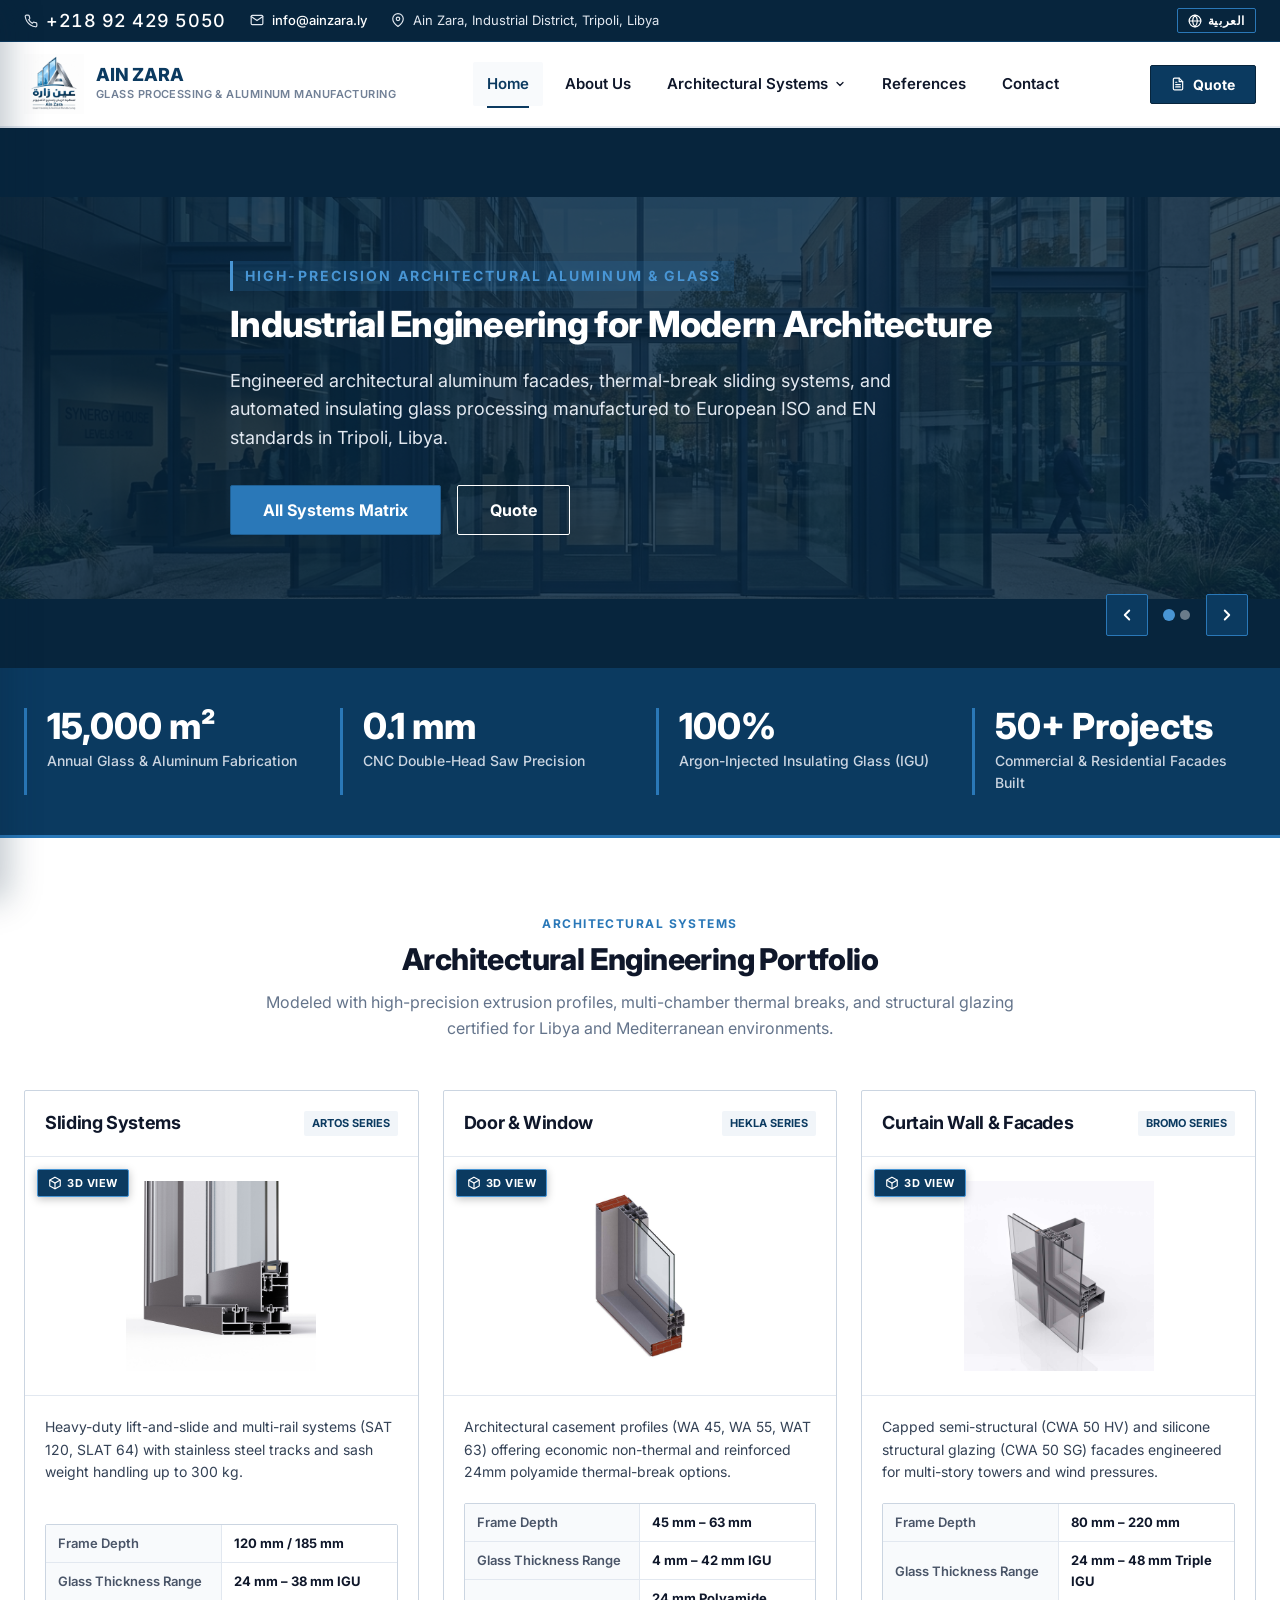
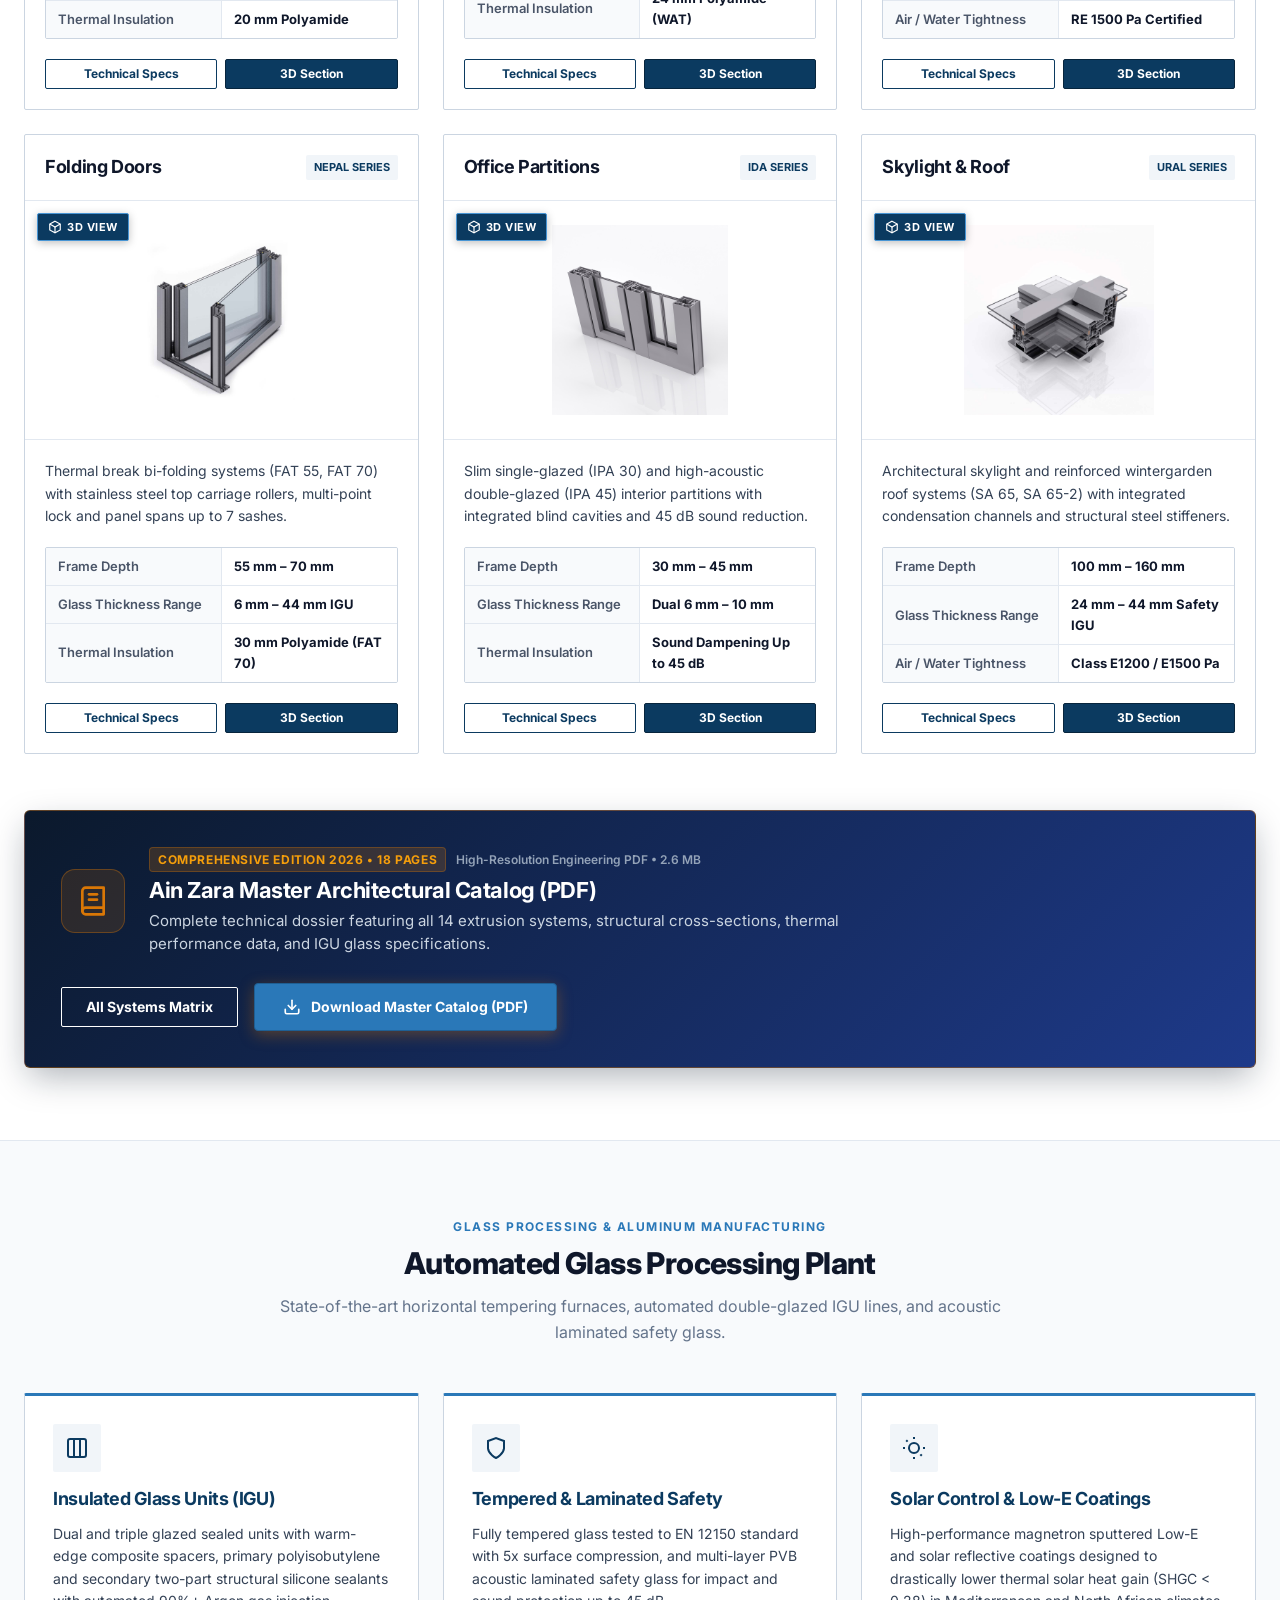
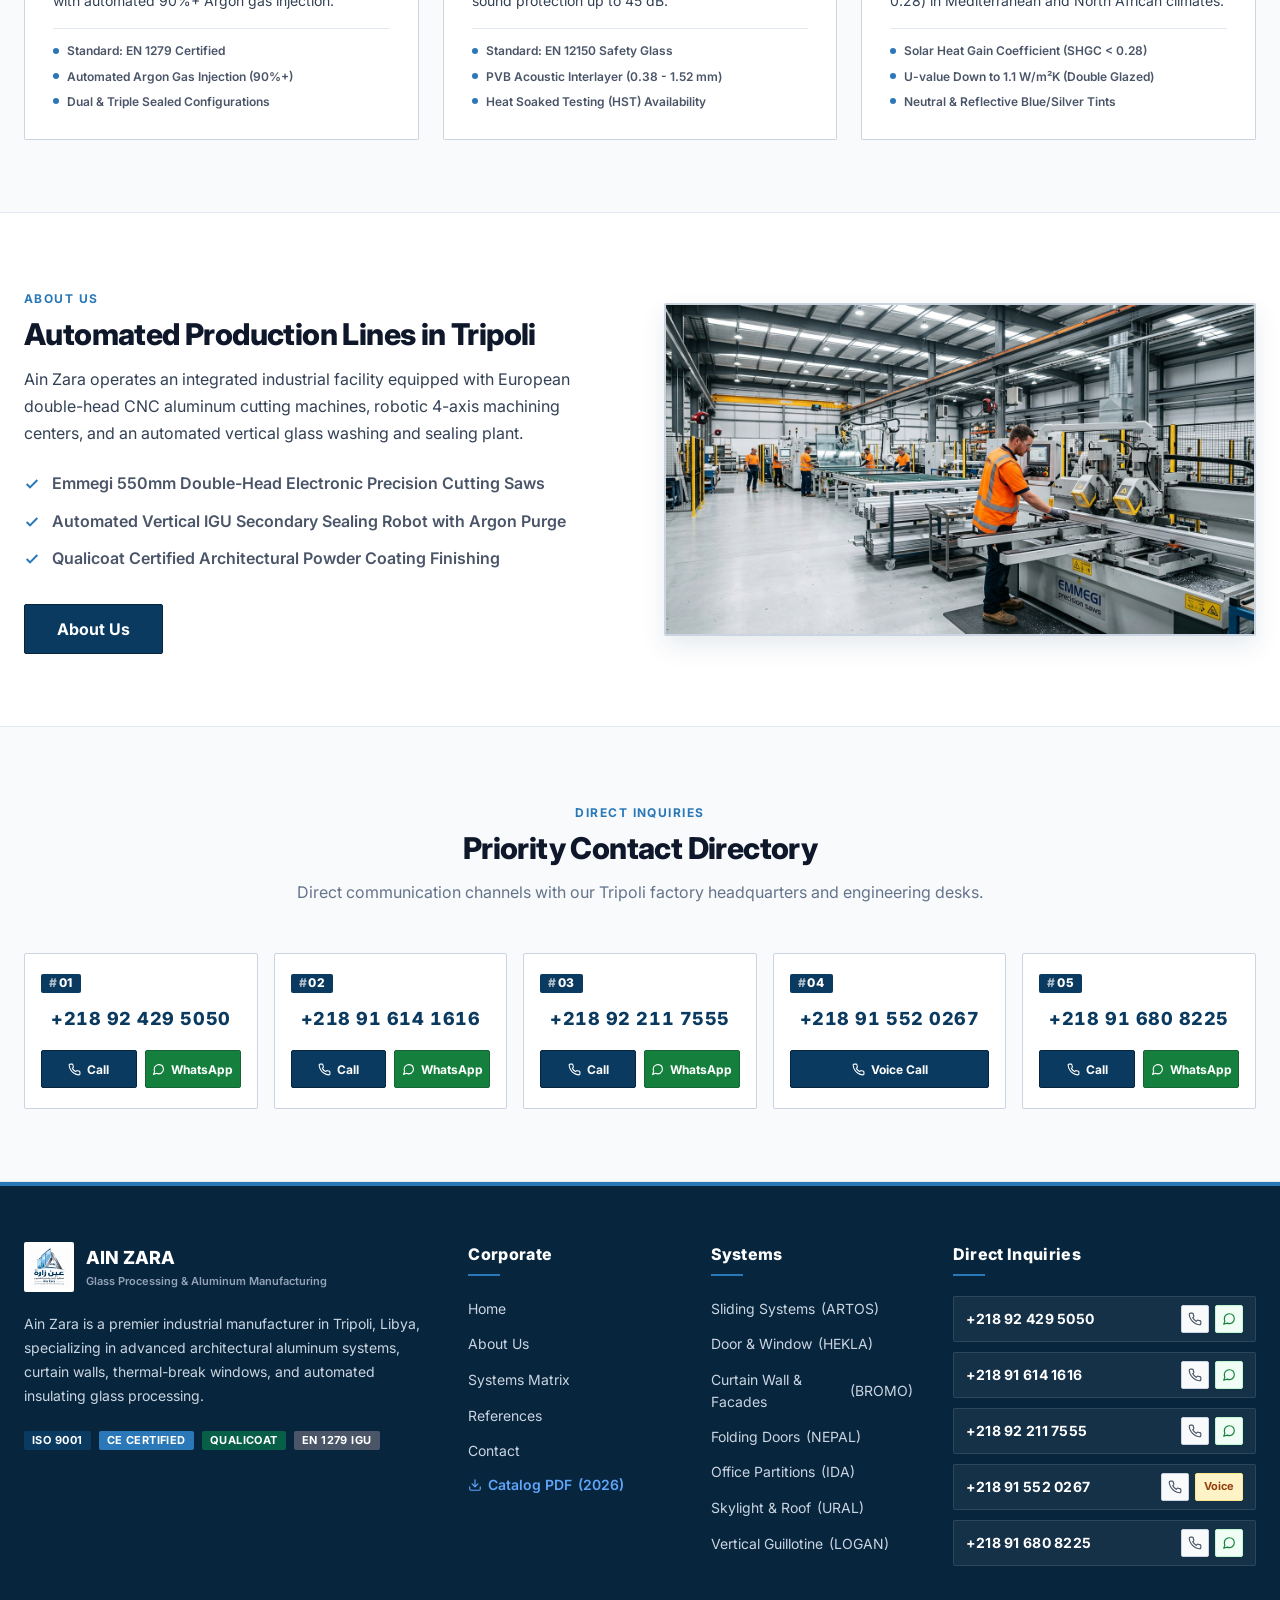
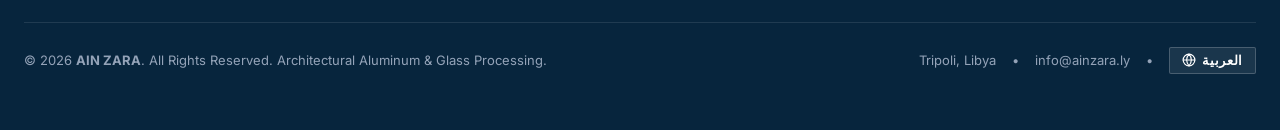
==== commit fbbbfc1e: "feat: add master catalog PDFs, asset generation scripts, UI components, and update site pages with d" ====
--- a/index.html
+++ b/index.html
@@ -355,6 +355,41 @@
           </div>
         </div>
       </div>
+
+      <!-- Master Catalog Download Card -->
+      <div style="margin-top: 3.5rem; background: linear-gradient(135deg, #0B192C 0%, #1E3A8A 100%); border: 1px solid rgba(217, 119, 6, 0.4); border-radius: var(--radius-lg); padding: 2.25rem; display: flex; align-items: center; justify-content: space-between; flex-wrap: wrap; gap: 1.75rem; box-shadow: 0 12px 35px -5px rgba(11, 25, 44, 0.35);">
+        <div style="display: flex; align-items: center; gap: 1.5rem; max-width: 780px;">
+          <div style="width: 64px; height: 64px; border-radius: 14px; background: rgba(217, 119, 6, 0.15); border: 1px solid rgba(217, 119, 6, 0.35); display: flex; align-items: center; justify-content: center; flex-shrink: 0;">
+            <svg width="32" height="32" viewBox="0 0 24 24" fill="none" stroke="#D97706" stroke-width="2" stroke-linecap="round" stroke-linejoin="round">
+              <path d="M4 19.5A2.5 2.5 0 0 1 6.5 17H20"></path>
+              <path d="M6.5 2H20v20H6.5A2.5 2.5 0 0 1 4 19.5v-15A2.5 2.5 0 0 1 6.5 2z"></path>
+              <line x1="9" y1="7" x2="15" y2="7"></line>
+              <line x1="9" y1="11" x2="15" y2="11"></line>
+            </svg>
+          </div>
+          <div>
+            <div style="display: flex; align-items: center; gap: 0.625rem; margin-bottom: 0.35rem; flex-wrap: wrap;">
+              <span style="font-size: 0.75rem; font-weight: 700; text-transform: uppercase; letter-spacing: 0.05em; background: rgba(217, 119, 6, 0.2); color: #F59E0B; padding: 2px 8px; border-radius: 4px; border: 1px solid rgba(217, 119, 6, 0.3);" data-i18n="master_catalog_badge">Comprehensive Edition 2026 • 18 Pages</span>
+              <span style="font-size: 0.75rem; color: #94A3B8; font-weight: 600;">High-Resolution Engineering PDF • 2.6 MB</span>
+            </div>
+            <h3 style="color: #FFFFFF; font-size: 1.375rem; margin: 0; font-weight: 700;" data-i18n="master_catalog_title">Ain Zara Master Architectural Catalog (PDF)</h3>
+            <p style="color: #CBD5E1; font-size: 0.9375rem; margin: 0.35rem 0 0 0; line-height: 1.5;" data-i18n="master_catalog_desc">
+              Complete technical dossier featuring all 14 extrusion systems, structural cross-sections, thermal performance data, and IGU glass specifications.
+            </p>
+          </div>
+        </div>
+        <div style="display: flex; gap: 1rem; align-items: center; flex-wrap: wrap;">
+          <a href="products.html" class="btn btn-outline-white" data-i18n="cat_all">View Online Matrix</a>
+          <a href="assets/downloads/pdf/AinZara-Master-Architectural-Catalog.pdf" download="AinZara-Master-Architectural-Catalog.pdf" target="_blank" class="btn btn-secondary" style="display: inline-flex; align-items: center; gap: 0.625rem; font-weight: 700; padding: 0.875rem 1.75rem; text-decoration: none; border-radius: var(--radius-md); white-space: nowrap; box-shadow: 0 4px 15px rgba(217, 119, 6, 0.35);">
+            <svg width="18" height="18" viewBox="0 0 24 24" fill="none" stroke="currentColor" stroke-width="2.2" stroke-linecap="round" stroke-linejoin="round">
+              <path d="M21 15v4a2 2 0 0 1-2 2H5a2 2 0 0 1-2-2v-4"></path>
+              <polyline points="7 10 12 15 17 10"></polyline>
+              <line x1="12" y1="15" x2="12" y2="3"></line>
+            </svg>
+            <span data-i18n="btn_download_master_catalog">Download Master Catalog (PDF)</span>
+          </a>
+        </div>
+      </div>
     </div>
   </section>
 
@@ -468,11 +503,10 @@
       </div>
 
       <div class="priority-phone-grid">
-        <!-- 1: HQ & Factory -->
+        <!-- 1 -->
         <div class="priority-phone-card">
           <div class="phone-card-top">
             <div class="phone-rank-pill"><span class="rank-hash">#</span>01</div>
-            <span class="phone-role-badge" data-i18n="line_1_role">HQ & Factory</span>
           </div>
           <div class="phone-card-center">
             <a href="tel:0924295050" class="phone-number-link">
@@ -495,7 +529,6 @@
         <div class="priority-phone-card">
           <div class="phone-card-top">
             <div class="phone-rank-pill"><span class="rank-hash">#</span>02</div>
-            <span class="phone-role-badge" data-i18n="line_2_role">Sales & Estimating</span>
           </div>
           <div class="phone-card-center">
             <a href="tel:0916141616" class="phone-number-link">
@@ -508,7 +541,7 @@
               <span data-i18n="btn_call">Call</span>
             </a>
             <a href="https://wa.me/218916141616" target="_blank" rel="noopener noreferrer" class="btn-phone-action btn-whatsapp" aria-label="WhatsApp +218 91 614 1616">
-              <svg width="13" height="13" viewBox="0 0 24 24" fill="none" stroke="currentColor" stroke-width="2"><path d="M21 11.5a8.38 8.38 0 0 1-.9 3.8 8.5 8.5 0 0 1-7.6 4.7 8.38 8.38 0 0 1 3.8-.9h.5a8.48 8.48 0 0 1 8 8v.5z"></path></svg>
+              <svg width="13" height="13" viewBox="0 0 24 24" fill="none" stroke="currentColor" stroke-width="2"><path d="M21 11.5a8.38 8.38 0 0 1-.9 3.8 8.5 8.5 0 0 1-7.6 4.7 8.38 8.38 0 0 1-3.8-.9L3 21l1.9-5.7a8.38 8.38 0 0 1-.9-3.8 8.5 8.5 0 0 1 4.7-7.6 8.38 8.38 0 0 1 3.8-.9h.5a8.48 8.48 0 0 1 8 8v.5z"></path></svg>
               <span>WhatsApp</span>
             </a>
           </div>
@@ -518,7 +551,6 @@
         <div class="priority-phone-card">
           <div class="phone-card-top">
             <div class="phone-rank-pill"><span class="rank-hash">#</span>03</div>
-            <span class="phone-role-badge" data-i18n="line_3_role">Engineering Desk</span>
           </div>
           <div class="phone-card-center">
             <a href="tel:0922117555" class="phone-number-link">
@@ -531,7 +563,7 @@
               <span data-i18n="btn_call">Call</span>
             </a>
             <a href="https://wa.me/218922117555" target="_blank" rel="noopener noreferrer" class="btn-phone-action btn-whatsapp" aria-label="WhatsApp +218 92 211 7555">
-              <svg width="13" height="13" viewBox="0 0 24 24" fill="none" stroke="currentColor" stroke-width="2"><path d="M21 11.5a8.38 8.38 0 0 1-.9 3.8 8.5 8.5 0 0 1-7.6 4.7 8.38 8.38 0 0 1-3.8-.9L3 21l1.9-5.7a8.38 8.38 0 0 1 4.7-7.6 8.38 8.38 0 0 1 3.8-.9h.5a8.48 8.48 0 0 1 8 8v.5z"></path></svg>
+              <svg width="13" height="13" viewBox="0 0 24 24" fill="none" stroke="currentColor" stroke-width="2"><path d="M21 11.5a8.38 8.38 0 0 1-.9 3.8 8.5 8.5 0 0 1-7.6 4.7 8.38 8.38 0 0 1-3.8-.9L3 21l1.9-5.7a8.38 8.38 0 0 1-.9-3.8 8.5 8.5 0 0 1 4.7-7.6 8.38 8.38 0 0 1 3.8-.9h.5a8.48 8.48 0 0 1 8 8v.5z"></path></svg>
               <span>WhatsApp</span>
             </a>
           </div>
@@ -541,7 +573,6 @@
         <div class="priority-phone-card">
           <div class="phone-card-top">
             <div class="phone-rank-pill"><span class="rank-hash">#</span>04</div>
-            <span class="phone-role-badge voice-only" data-i18n="line_4_role">Voice Calls Only</span>
           </div>
           <div class="phone-card-center">
             <a href="tel:0915520267" class="phone-number-link">
@@ -560,7 +591,6 @@
         <div class="priority-phone-card">
           <div class="phone-card-top">
             <div class="phone-rank-pill"><span class="rank-hash">#</span>05</div>
-            <span class="phone-role-badge" data-i18n="line_5_role">Customer Service</span>
           </div>
           <div class="phone-card-center">
             <a href="tel:0916808225" class="phone-number-link">
--- a/assets/css/style.css
+++ b/assets/css/style.css
@@ -418,15 +418,14 @@
    ========================================================================== */
 .mobile-drawer-backdrop {
   position: fixed;
-  top: 0;
-  left: 0;
-  width: 100%;
-  height: 100%;
-  background-color: rgba(11, 58, 96, 0.65);
+  inset: 0;
+  background-color: rgba(7, 37, 61, 0.7);
+  backdrop-filter: blur(4px);
+  -webkit-backdrop-filter: blur(4px);
   z-index: 1500;
   opacity: 0;
   visibility: hidden;
-  transition: opacity var(--transition-normal), visibility var(--transition-normal);
+  transition: opacity 0.3s cubic-bezier(0.16, 1, 0.3, 1), visibility 0.3s;
 }
 
 .mobile-drawer-backdrop.active {
@@ -437,52 +436,178 @@
 .mobile-drawer {
   position: fixed;
   top: 0;
-  left: -320px;
-  width: 320px;
-  max-width: 85vw;
+  left: 0;
+  bottom: 0;
+  width: 340px;
+  max-width: 88vw;
   height: 100%;
-  background-color: var(--color-surface-base);
+  background: #FFFFFF;
   z-index: 1600;
-  box-shadow: 4px 0 20px rgba(0, 0, 0, 0.2);
-  transition: transform var(--transition-normal);
+  box-shadow: 8px 0 32px rgba(7, 37, 61, 0.25);
+  transform: translateX(-100%);
+  transition: transform 0.35s cubic-bezier(0.16, 1, 0.3, 1);
   display: flex;
   flex-direction: column;
-  overflow-y: auto;
+  overflow: hidden;
+  user-select: none;
 }
 
 .mobile-drawer.active {
-  transform: translateX(320px);
+  transform: translateX(0);
 }
 
 .drawer-header {
-  padding: 1.25rem;
-  background-color: var(--color-primary-dark);
+  padding: 1rem 1.25rem;
+  background: linear-gradient(135deg, var(--color-primary-dark) 0%, var(--color-primary) 100%);
   color: #FFFFFF;
   display: flex;
   align-items: center;
   justify-content: space-between;
   border-bottom: 2px solid var(--color-secondary);
-}
-
-.drawer-title {
-  font-size: 1rem;
-  font-weight: 700;
-  color: #FFFFFF;
+  flex-shrink: 0;
+}
+
+.drawer-brand {
+  display: flex;
+  align-items: center;
+  gap: 0.75rem;
+  text-decoration: none;
+  min-width: 0;
+}
+
+.drawer-brand-logo {
+  width: 36px;
+  height: 36px;
+  border-radius: var(--radius-sm);
+  object-fit: cover;
+  border: 1.5px solid rgba(255, 255, 255, 0.3);
+  box-shadow: 0 2px 8px rgba(0, 0, 0, 0.2);
+}
+
+.drawer-brand-text {
+  display: flex;
+  flex-direction: column;
+  min-width: 0;
+}
+
+.drawer-brand-title {
+  font-family: var(--font-heading);
+  font-weight: 800;
+  font-size: 0.9375rem;
+  color: #FFFFFF;
+  letter-spacing: 0.04em;
+  line-height: 1.2;
+}
+
+.drawer-brand-subtitle {
+  font-size: 0.6875rem;
+  color: rgba(255, 255, 255, 0.75);
+  white-space: nowrap;
+  overflow: hidden;
+  text-overflow: ellipsis;
+  max-width: 140px;
+}
+
+.drawer-header-controls {
+  display: flex;
+  align-items: center;
+  gap: 0.5rem;
+  flex-shrink: 0;
+}
+
+.drawer-lang-btn {
+  display: inline-flex;
+  align-items: center;
+  gap: 0.35rem;
+  padding: 0.3rem 0.6rem;
+  font-size: 0.75rem;
+  font-weight: 700;
+  border-radius: var(--radius-full);
+  background: rgba(255, 255, 255, 0.12);
+  border: 1px solid rgba(255, 255, 255, 0.25);
+  color: #FFFFFF;
+  cursor: pointer;
+  transition: all 0.2s ease;
+}
+
+.drawer-lang-btn:hover {
+  background: rgba(255, 255, 255, 0.25);
 }
 
 .drawer-close-btn {
-  background: none;
+  width: 32px;
+  height: 32px;
+  display: flex;
+  align-items: center;
+  justify-content: center;
+  background: rgba(255, 255, 255, 0.12);
+  border: 1px solid rgba(255, 255, 255, 0.25);
+  border-radius: 50%;
+  color: #FFFFFF;
+  font-size: 1.4rem;
+  line-height: 1;
+  cursor: pointer;
+  transition: all 0.2s ease;
+}
+
+.drawer-close-btn:hover {
+  background: rgba(239, 68, 68, 0.8);
+  border-color: rgba(239, 68, 68, 1);
+  transform: rotate(90deg);
+}
+
+.drawer-quick-actions {
+  display: grid;
+  grid-template-columns: 1fr 1fr;
+  gap: 0.5rem;
+  padding: 0.75rem 1rem;
+  background: #F1F5F9;
+  border-bottom: 1px solid var(--color-border);
+  flex-shrink: 0;
+}
+
+.drawer-action-btn {
+  display: flex;
+  align-items: center;
+  justify-content: center;
+  gap: 0.4rem;
+  padding: 0.625rem 0.5rem;
+  font-size: 0.8125rem;
+  font-weight: 700;
+  border-radius: var(--radius-sm);
+  text-decoration: none;
   border: none;
-  color: #FFFFFF;
-  font-size: 1.5rem;
   cursor: pointer;
-  line-height: 1;
-  padding: 0.25rem;
+  transition: all 0.2s ease;
+  white-space: nowrap;
+}
+
+.drawer-action-btn.primary {
+  background: var(--color-secondary);
+  color: #FFFFFF;
+  box-shadow: 0 2px 6px rgba(42, 120, 184, 0.3);
+}
+
+.drawer-action-btn.primary:active {
+  transform: scale(0.98);
+}
+
+.drawer-action-btn.secondary {
+  background: #FFFFFF;
+  color: var(--color-primary);
+  border: 1px solid var(--color-border);
+  box-shadow: 0 1px 3px rgba(0, 0, 0, 0.05);
+}
+
+.drawer-action-btn.secondary:hover {
+  background: #E2E8F0;
 }
 
 .drawer-body {
-  padding: 1rem 0;
   flex: 1;
+  overflow-y: auto;
+  -webkit-overflow-scrolling: touch;
+  padding: 0.5rem 0;
 }
 
 .drawer-nav-list {
@@ -491,7 +616,7 @@
 }
 
 .drawer-nav-item {
-  border-bottom: 1px solid var(--color-slate-light);
+  border-bottom: 1px solid rgba(226, 232, 240, 0.8);
 }
 
 .drawer-nav-link {
@@ -502,11 +627,31 @@
   font-size: 0.9375rem;
   font-weight: 600;
   color: var(--color-text-heading);
+  text-decoration: none;
+  transition: all 0.2s ease;
+}
+
+.drawer-nav-label-wrap {
+  display: flex;
+  align-items: center;
+  gap: 0.875rem;
+}
+
+.drawer-nav-icon {
+  color: var(--color-secondary);
+  flex-shrink: 0;
+}
+
+.drawer-link-arrow {
+  font-size: 1.25rem;
+  color: var(--color-slate);
+  transition: transform 0.2s ease;
 }
 
 .drawer-nav-link:hover, .drawer-nav-link.active {
-  background-color: var(--color-surface-card);
+  background-color: rgba(42, 120, 184, 0.06);
   color: var(--color-primary);
+  border-left: 3px solid var(--color-secondary);
 }
 
 /* Drawer Accordion for Architectural Systems */
@@ -518,85 +663,283 @@
   padding: 0.875rem 1.25rem;
   background: none;
   border: none;
-  font-size: 0.9375rem;
-  font-weight: 600;
-  color: var(--color-text-heading);
   cursor: pointer;
   text-align: left;
+  transition: background 0.2s ease;
+  user-select: none;
   touch-action: manipulation;
   -webkit-tap-highlight-color: transparent;
 }
 
-.drawer-accordion-btn * {
-  pointer-events: none;
+.drawer-accordion-title-wrap {
+  display: flex;
+  flex-direction: column;
+  text-align: left;
+}
+
+.drawer-accordion-main-title {
+  font-size: 0.9375rem;
+  font-weight: 700;
+  color: var(--color-text-heading);
+}
+
+.drawer-accordion-subtitle {
+  font-size: 0.6875rem;
+  font-weight: 600;
+  color: var(--color-secondary);
+  text-transform: uppercase;
+  letter-spacing: 0.03em;
 }
 
 .drawer-accordion-icon {
-  transition: transform var(--transition-fast);
-}
-
+  color: var(--color-slate);
+  transition: transform 0.3s cubic-bezier(0.16, 1, 0.3, 1);
+  flex-shrink: 0;
+}
+
+.drawer-accordion-btn.open,
+.drawer-accordion-btn[aria-expanded="true"] {
+  background: rgba(42, 120, 184, 0.06);
+}
+
+.drawer-accordion-btn.open .drawer-accordion-icon,
 .drawer-accordion-btn[aria-expanded="true"] .drawer-accordion-icon {
   transform: rotate(180deg);
+  color: var(--color-primary);
 }
 
 .drawer-accordion-content {
-  display: none;
-  background-color: var(--color-surface-card);
-  padding: 0.25rem 0;
+  max-height: 0;
+  overflow: hidden;
+  transition: max-height 0.35s cubic-bezier(0.16, 1, 0.3, 1);
+  background: #F8FAFC;
+  border-top: 1px solid var(--color-slate-light);
+  border-bottom: 1px solid var(--color-slate-light);
 }
 
 .drawer-accordion-content.active {
-  display: block;
+  max-height: 900px;
 }
 
 .drawer-sublink {
   display: flex;
   align-items: center;
   justify-content: space-between;
-  padding: 0.625rem 1.75rem;
-  font-size: 0.8125rem;
+  padding: 0.7rem 1.25rem 0.7rem 1.75rem;
+  text-decoration: none;
+  border-bottom: 1px solid rgba(226, 232, 240, 0.7);
+  transition: all 0.2s ease;
+}
+
+.drawer-sublink:last-child {
+  border-bottom: none;
+}
+
+.drawer-sublink:hover {
+  background: #EDF2F7;
+}
+
+.sublink-info {
+  display: flex;
+  flex-direction: column;
+  gap: 0.15rem;
+}
+
+.sublink-title-row {
+  display: flex;
+  align-items: center;
+  gap: 0.5rem;
+}
+
+.sublink-name {
+  font-size: 0.84rem;
+  font-weight: 700;
+  color: var(--color-primary-dark);
+}
+
+.sublink-desc {
+  font-size: 0.6875rem;
+  color: var(--color-slate-dark);
+}
+
+.sublink-arrow {
+  font-size: 1.1rem;
+  color: var(--color-slate);
+  margin-left: 0.5rem;
+}
+
+/* Highlight for Complete Matrix */
+.drawer-sublink.matrix-highlight {
+  background: rgba(42, 120, 184, 0.08);
+  border-bottom: 1.5px solid rgba(42, 120, 184, 0.2);
+}
+
+.drawer-sublink.matrix-highlight .sublink-name {
+  color: var(--color-primary);
+  font-weight: 800;
+}
+
+.sublink-badge-matrix {
+  background: var(--color-primary);
+  color: #FFFFFF;
+  font-size: 0.625rem;
+  font-weight: 800;
+  padding: 0.15rem 0.45rem;
+  border-radius: var(--radius-full);
+}
+
+.dropdown-item-code {
+  font-size: 0.65rem;
+  font-weight: 800;
+  padding: 0.15rem 0.4rem;
+  border-radius: 3px;
+  background: #E2E8F0;
+  color: var(--color-primary-dark);
+  letter-spacing: 0.05em;
+}
+
+/* Mobile Drawer Direct Factory Hub */
+.drawer-footer {
+  padding: 0.875rem 1rem;
+  background: #F8FAFC;
+  border-top: 1px solid var(--color-border);
+  flex-shrink: 0;
+}
+
+.drawer-footer-header {
+  display: flex;
+  align-items: center;
+  justify-content: space-between;
+  margin-bottom: 0.5rem;
+}
+
+.drawer-footer-title {
+  font-size: 0.72rem;
+  font-weight: 800;
+  color: var(--color-primary-dark);
+  text-transform: uppercase;
+  letter-spacing: 0.05em;
+}
+
+.drawer-factory-badge {
+  font-size: 0.625rem;
+  font-weight: 700;
+  color: var(--color-secondary);
+  background: rgba(42, 120, 184, 0.1);
+  padding: 0.15rem 0.45rem;
+  border-radius: 3px;
+}
+
+.drawer-phone-list {
+  display: flex;
+  flex-direction: column;
+  gap: 0.4rem;
+}
+
+.drawer-phone-item {
+  display: flex;
+  align-items: center;
+  justify-content: space-between;
+  padding: 0.45rem 0.65rem;
+  background: #FFFFFF;
+  border: 1px solid var(--color-border);
+  border-radius: var(--radius-sm);
+  box-shadow: 0 1px 2px rgba(0, 0, 0, 0.03);
+}
+
+.drawer-phone-item.compact {
+  padding: 0.35rem 0.55rem;
+  background: #F8FAFC;
+}
+
+.drawer-phone-info {
+  display: flex;
+  flex-direction: column;
+}
+
+.drawer-phone-role {
+  font-size: 0.625rem;
   font-weight: 600;
   color: var(--color-slate-dark);
-}
-
-.drawer-sublink:hover {
+  line-height: 1.1;
+}
+
+.drawer-phone-number {
+  font-size: 0.8125rem;
+  font-weight: 800;
   color: var(--color-primary);
-  background-color: var(--color-slate-light);
-}
-
-.drawer-footer {
-  padding: 1.25rem;
-  background-color: var(--color-surface-card);
-  border-top: 1px solid var(--color-slate-light);
-}
-
-.drawer-phone-list {
+  text-decoration: none;
+  white-space: nowrap !important;
+  direction: ltr !important;
+  unicode-bidi: isolate !important;
+}
+
+.drawer-phone-actions {
+  display: flex;
+  align-items: center;
+  gap: 0.35rem;
+}
+
+.drawer-dept-toggle {
+  width: 100%;
+  display: flex;
+  align-items: center;
+  justify-content: space-between;
+  padding: 0.4rem 0.6rem;
+  margin-top: 0.4rem;
+  background: #FFFFFF;
+  border: 1px dashed var(--color-border);
+  border-radius: var(--radius-sm);
+  font-size: 0.72rem;
+  font-weight: 700;
+  color: var(--color-secondary);
+  cursor: pointer;
+  transition: all 0.2s ease;
+}
+
+.drawer-dept-toggle:hover {
+  background: #F1F5F9;
+}
+
+.dept-toggle-icon {
+  transition: transform 0.25s ease;
+}
+
+.drawer-dept-toggle.open .dept-toggle-icon,
+.drawer-dept-toggle[aria-expanded="true"] .dept-toggle-icon {
+  transform: rotate(180deg);
+}
+
+.drawer-dept-content {
+  max-height: 0;
+  overflow: hidden;
+  transition: max-height 0.3s ease;
   display: flex;
   flex-direction: column;
-  gap: 0.625rem;
-  margin-top: 0.75rem;
-}
-
-.drawer-phone-item {
+  gap: 0.35rem;
+  margin-top: 0;
+}
+
+.drawer-dept-content.active {
+  max-height: 200px;
+  margin-top: 0.4rem;
+}
+
+.drawer-meta-row {
   display: flex;
   align-items: center;
   justify-content: space-between;
-  font-size: 0.8125rem;
-  padding: 0.5rem 0.75rem;
-  background-color: #FFFFFF;
-  border: 1px solid var(--color-border);
-  border-radius: var(--radius-sm);
-}
-
-.drawer-phone-number {
-  font-weight: 700;
-  color: var(--color-primary);
-}
-
-.drawer-phone-actions {
-  display: flex;
-  align-items: center;
-  gap: 0.5rem;
+  margin-top: 0.6rem;
+  padding-top: 0.5rem;
+  border-top: 1px solid var(--color-border);
+  font-size: 0.65rem;
+  color: var(--color-slate-dark);
+}
+
+.drawer-meta-item {
+  display: flex;
+  align-items: center;
+  gap: 0.3rem;
 }
 
 .icon-link {
@@ -1296,7 +1639,7 @@
 .phone-card-top {
   display: flex;
   align-items: center;
-  justify-content: space-between;
+  justify-content: flex-start;
   margin-bottom: 0.875rem;
 }
 
@@ -2005,46 +2348,6 @@
     width: 18px;
   }
   
-  /* Mobile Drawer Accordion Expansion */
-  .drawer-accordion-btn {
-    padding: 1rem 1.25rem;
-    font-size: 1rem;
-    font-weight: 700;
-    color: var(--color-text-heading);
-    background-color: transparent;
-    border: none;
-    cursor: pointer;
-    user-select: none;
-    -webkit-tap-highlight-color: transparent;
-  }
-  
-  .drawer-accordion-btn:hover,
-  .drawer-accordion-btn[aria-expanded="true"] {
-    background-color: var(--color-surface-card);
-    color: var(--color-primary);
-  }
-  
-  .drawer-accordion-content {
-    display: none;
-    background-color: var(--color-surface-card);
-    border-top: 1px solid var(--color-slate-light);
-    border-bottom: 1px solid var(--color-slate-light);
-  }
-  
-  .drawer-accordion-content.active {
-    display: block !important;
-  }
-  
-  .drawer-sublink {
-    padding: 0.75rem 1.5rem 0.75rem 2rem;
-    font-size: 0.875rem;
-    border-bottom: 1px solid rgba(203, 213, 225, 0.5);
-  }
-  
-  .drawer-sublink:last-child {
-    border-bottom: none;
-  }
-  
   .footer-top {
     grid-template-columns: 1fr;
     gap: 2rem;
